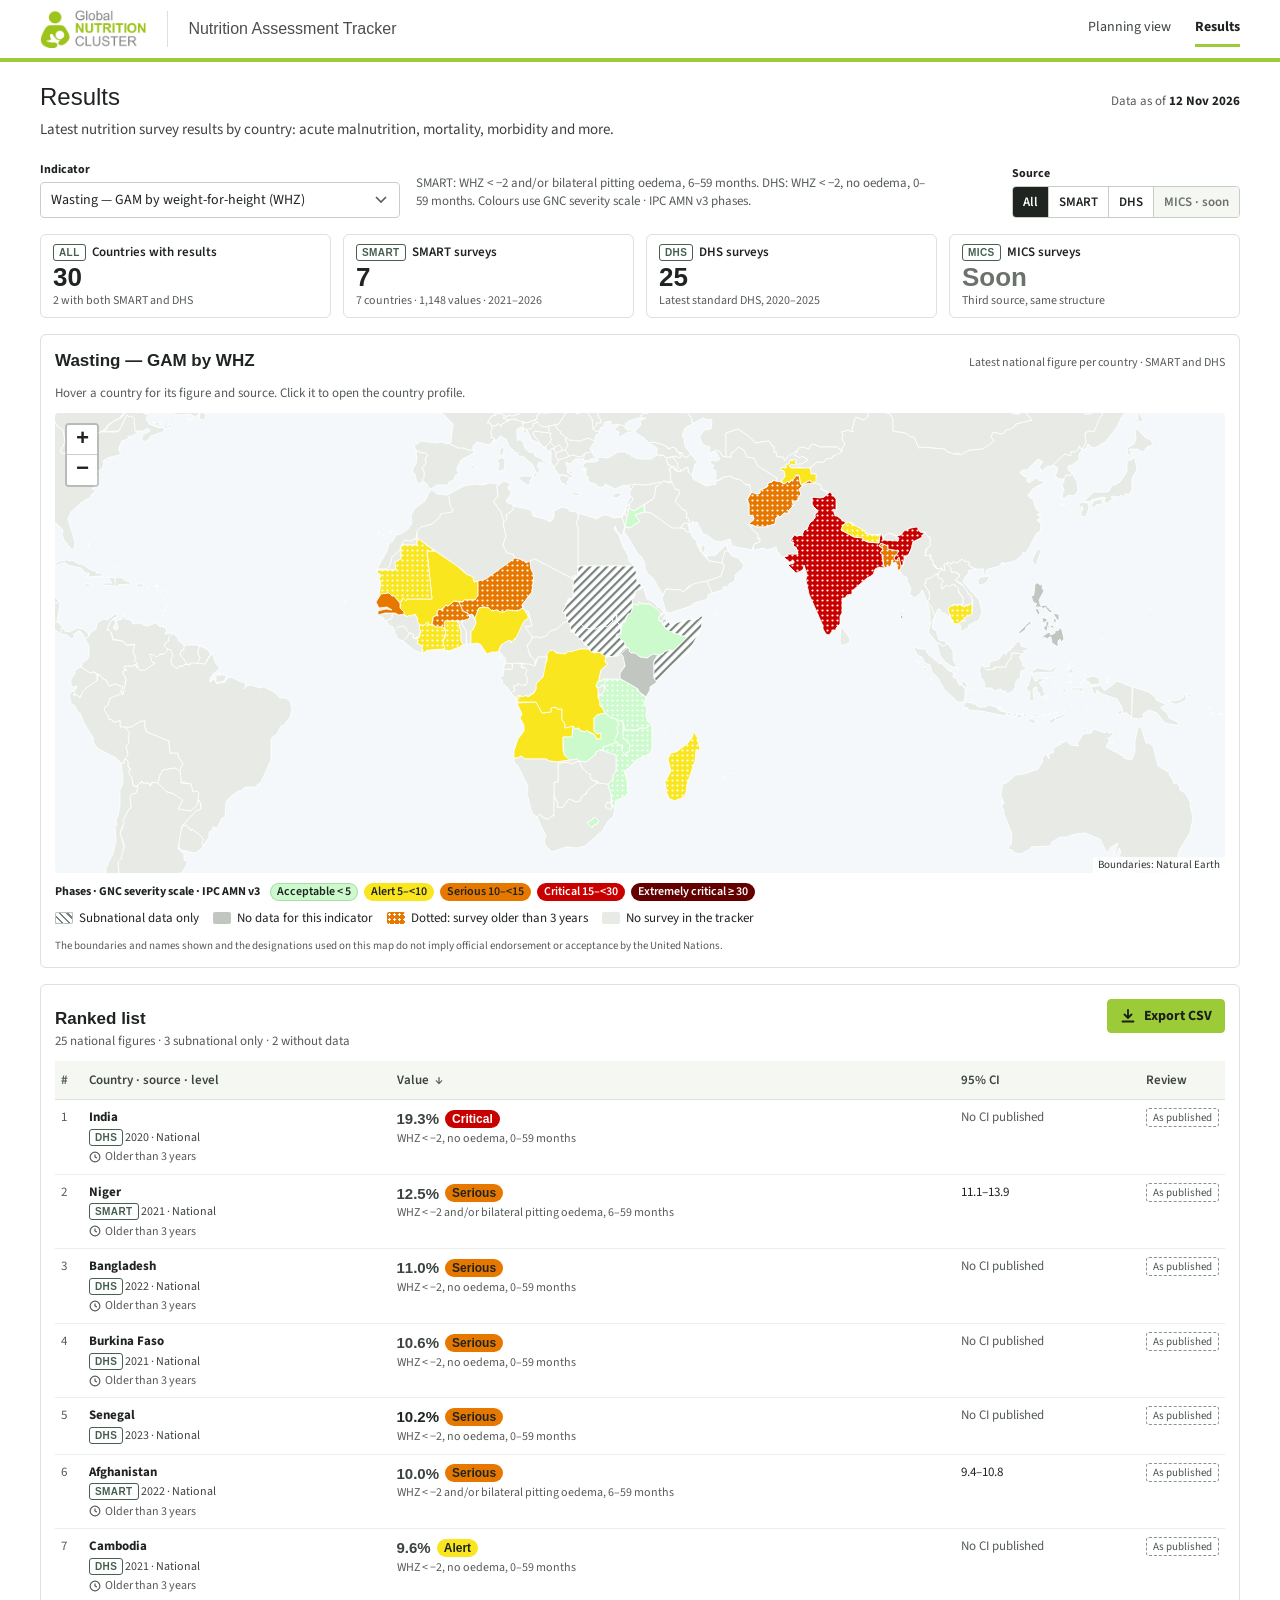
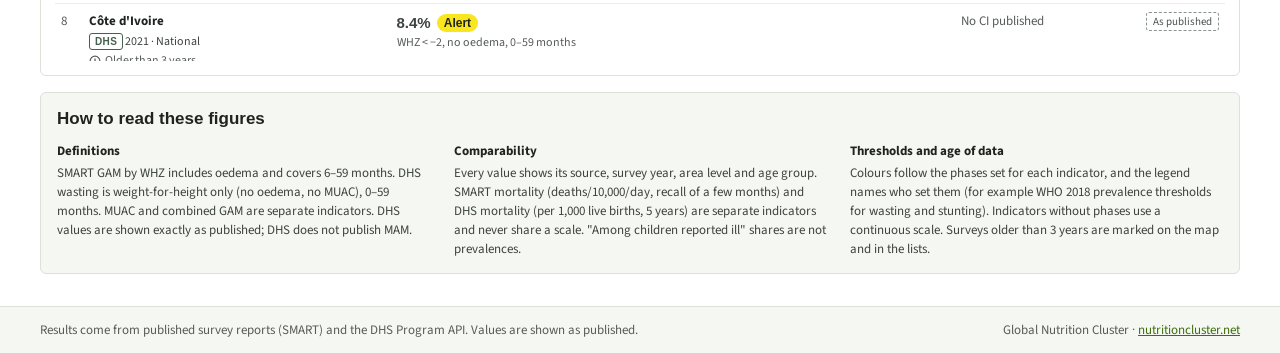
==== results.html @ 7883619e "results: indicators, definitions and phases read from the Dashboard indicators sheet; IPC phase colo" ====
<!doctype html>
<html lang="en">
<head>
  <meta charset="utf-8">
  <meta name="viewport" content="width=device-width, initial-scale=1">
  <title>Results – GNC Nutrition Assessment Tracker</title>
  <meta name="description" content="Latest nutrition survey results by country (SMART and DHS): acute malnutrition, mortality, morbidity, stunting and more, with sources and confidence intervals.">
  <link rel="icon" href="data:image/svg+xml,%3Csvg xmlns=%27http://www.w3.org/2000/svg%27 viewBox=%270 0 16 16%27%3E%3Ccircle cx=%278%27 cy=%278%27 r=%277%27 fill=%27%239CCB38%27/%3E%3C/svg%3E">
  <link rel="preconnect" href="https://fonts.googleapis.com">
  <link rel="preconnect" href="https://fonts.gstatic.com" crossorigin>
  <link href="https://fonts.googleapis.com/css2?family=Source+Sans+3:wght@400;600;700&display=swap" rel="stylesheet">
  <link rel="stylesheet" href="assets/vendor/leaflet-1.9.4/leaflet.css">
  <link rel="stylesheet" href="assets/css/tokens.css">
  <link rel="stylesheet" href="assets/css/main.css">
  <link rel="stylesheet" href="assets/css/results.css">
  <script src="assets/vendor/leaflet-1.9.4/leaflet.js"></script>
  <script type="module" src="assets/js/results/main.js"></script>
</head>
<body>
  <a class="skip-link" href="#content">Skip to the dashboard</a>
  <header class="site-header">
    <div class="wrap">
      <div class="brand">
        <a href="https://www.nutritioncluster.net" aria-label="Global Nutrition Cluster home">
          <img src="assets/img/gnc-logo.png" alt="Global Nutrition Cluster" width="130" height="46">
        </a>
        <span class="brand-divider" aria-hidden="true"></span>
        <span class="brand-name">Nutrition Assessment Tracker</span>
      </div>
      <nav class="site-nav" aria-label="Tracker sections">
        <a href="./">Planning view</a>
        <a href="results.html" aria-current="page">Results</a>
      </nav>
    </div>
  </header>

  <main id="main">
  <section class="page-title">
    <div class="wrap">
      <div>
        <h1>Results</h1>
        <p>Latest nutrition survey results by country: acute malnutrition, mortality, morbidity and more.</p>
      </div>
      <div class="data-asof">Data as of <strong id="data-date">…</strong></div>
    </div>
  </section>

  <div class="content wrap" id="content" tabindex="-1">
    <!-- Indicator selector + Source toggle (CLAUDE.md 11.4.3) -->
    <section class="res-controls" id="controls" aria-label="Indicator and source"></section>

    <!-- KPI tiles (11.4.4) -->
    <section class="kpi-band res-kpis" id="kpis" aria-label="Key figures"></section>

    <!-- Map and ranked list side by side (11.4.5 and 11.4.6) -->
    <section class="views">
      <section class="card" id="map-card" aria-labelledby="map-title">
        <div class="card-head"><h2 id="map-title">Map</h2></div>
        <p class="card-note">The map comes in the next step.</p>
      </section>
      <section class="card" id="rank-card" aria-labelledby="rank-title"></section>
    </section>

    <!-- Country profile (11.4.8), shown when a country is chosen -->
    <section class="card res-profile" id="profile" hidden aria-labelledby="profile-title" tabindex="-1"></section>

    <!-- How to read these figures (11.4.7) -->
    <section class="res-howto" aria-labelledby="howto-title">
      <h2 id="howto-title">How to read these figures</h2>
      <div class="res-howto-cols">
        <div>
          <h3>Definitions</h3>
          <p>SMART GAM by WHZ includes oedema and covers 6–59 months. DHS wasting is weight-for-height only (no oedema, no MUAC), 0–59 months. MUAC and combined GAM are separate indicators. DHS values are shown exactly as published; DHS does not publish MAM.</p>
        </div>
        <div>
          <h3>Comparability</h3>
          <p>Every value shows its source, survey year, area level and age group. SMART mortality (deaths/10,000/day, recall of a few months) and DHS mortality (per 1,000 live births, 5 years) are separate indicators and never share a scale. "Among children reported ill" shares are not prevalences.</p>
        </div>
        <div>
          <h3>Thresholds and age of data</h3>
          <p>Colours follow the phases set for each indicator, and the legend names who set them (for example WHO 2018 prevalence thresholds for wasting and stunting). Indicators without phases use a continuous scale. Surveys older than 3 years are marked on the map and in the lists.</p>
        </div>
      </div>
    </section>
  </div>
  </main>

  <footer class="site-footer">
    <div class="wrap">
      <span>Results come from published survey reports (SMART) and the DHS Program API. Values are shown as published.</span>
      <span>Global Nutrition Cluster · <a href="https://www.nutritioncluster.net">nutritioncluster.net</a></span>
    </div>
  </footer>
</body>
</html>
---- assets/vendor/leaflet-1.9.4/leaflet.css ----
/* required styles */

.leaflet-pane,
.leaflet-tile,
.leaflet-marker-icon,
.leaflet-marker-shadow,
.leaflet-tile-container,
.leaflet-pane > svg,
.leaflet-pane > canvas,
.leaflet-zoom-box,
.leaflet-image-layer,
.leaflet-layer {
	position: absolute;
	left: 0;
	top: 0;
	}
.leaflet-container {
	overflow: hidden;
	}
.leaflet-tile,
.leaflet-marker-icon,
.leaflet-marker-shadow {
	-webkit-user-select: none;
	   -moz-user-select: none;
	        user-select: none;
	  -webkit-user-drag: none;
	}
/* Prevents IE11 from highlighting tiles in blue */
.leaflet-tile::selection {
	background: transparent;
}
/* Safari renders non-retina tile on retina better with this, but Chrome is worse */
.leaflet-safari .leaflet-tile {
	image-rendering: -webkit-optimize-contrast;
	}
/* hack that prevents hw layers "stretching" when loading new tiles */
.leaflet-safari .leaflet-tile-container {
	width: 1600px;
	height: 1600px;
	-webkit-transform-origin: 0 0;
	}
.leaflet-marker-icon,
.leaflet-marker-shadow {
	display: block;
	}
/* .leaflet-container svg: reset svg max-width decleration shipped in Joomla! (joomla.org) 3.x */
/* .leaflet-container img: map is broken in FF if you have max-width: 100% on tiles */
.leaflet-container .leaflet-overlay-pane svg {
	max-width: none !important;
	max-height: none !important;
	}
.leaflet-container .leaflet-marker-pane img,
.leaflet-container .leaflet-shadow-pane img,
.leaflet-container .leaflet-tile-pane img,
.leaflet-container img.leaflet-image-layer,
.leaflet-container .leaflet-tile {
	max-width: none !important;
	max-height: none !important;
	width: auto;
	padding: 0;
	}

.leaflet-container img.leaflet-tile {
	/* See: https://bugs.chromium.org/p/chromium/issues/detail?id=600120 */
	mix-blend-mode: plus-lighter;
}

.leaflet-container.leaflet-touch-zoom {
	-ms-touch-action: pan-x pan-y;
	touch-action: pan-x pan-y;
	}
.leaflet-container.leaflet-touch-drag {
	-ms-touch-action: pinch-zoom;
	/* Fallback for FF which doesn't support pinch-zoom */
	touch-action: none;
	touch-action: pinch-zoom;
}
.leaflet-container.leaflet-touch-drag.leaflet-touch-zoom {
	-ms-touch-action: none;
	touch-action: none;
}
.leaflet-container {
	-webkit-tap-highlight-color: transparent;
}
.leaflet-container a {
	-webkit-tap-highlight-color: rgba(51, 181, 229, 0.4);
}
.leaflet-tile {
	filter: inherit;
	visibility: hidden;
	}
.leaflet-tile-loaded {
	visibility: inherit;
	}
.leaflet-zoom-box {
	width: 0;
	height: 0;
	-moz-box-sizing: border-box;
	     box-sizing: border-box;
	z-index: 800;
	}
/* workaround for https://bugzilla.mozilla.org/show_bug.cgi?id=888319 */
.leaflet-overlay-pane svg {
	-moz-user-select: none;
	}

.leaflet-pane         { z-index: 400; }

.leaflet-tile-pane    { z-index: 200; }
.leaflet-overlay-pane { z-index: 400; }
.leaflet-shadow-pane  { z-index: 500; }
.leaflet-marker-pane  { z-index: 600; }
.leaflet-tooltip-pane   { z-index: 650; }
.leaflet-popup-pane   { z-index: 700; }

.leaflet-map-pane canvas { z-index: 100; }
.leaflet-map-pane svg    { z-index: 200; }

.leaflet-vml-shape {
	width: 1px;
	height: 1px;
	}
.lvml {
	behavior: url(#default#VML);
	display: inline-block;
	position: absolute;
	}


/* control positioning */

.leaflet-control {
	position: relative;
	z-index: 800;
	pointer-events: visiblePainted; /* IE 9-10 doesn't have auto */
	pointer-events: auto;
	}
.leaflet-top,
.leaflet-bottom {
	position: absolute;
	z-index: 1000;
	pointer-events: none;
	}
.leaflet-top {
	top: 0;
	}
.leaflet-right {
	right: 0;
	}
.leaflet-bottom {
	bottom: 0;
	}
.leaflet-left {
	left: 0;
	}
.leaflet-control {
	float: left;
	clear: both;
	}
.leaflet-right .leaflet-control {
	float: right;
	}
.leaflet-top .leaflet-control {
	margin-top: 10px;
	}
.leaflet-bottom .leaflet-control {
	margin-bottom: 10px;
	}
.leaflet-left .leaflet-control {
	margin-left: 10px;
	}
.leaflet-right .leaflet-control {
	margin-right: 10px;
	}


/* zoom and fade animations */

.leaflet-fade-anim .leaflet-popup {
	opacity: 0;
	-webkit-transition: opacity 0.2s linear;
	   -moz-transition: opacity 0.2s linear;
	        transition: opacity 0.2s linear;
	}
.leaflet-fade-anim .leaflet-map-pane .leaflet-popup {
	opacity: 1;
	}
.leaflet-zoom-animated {
	-webkit-transform-origin: 0 0;
	    -ms-transform-origin: 0 0;
	        transform-origin: 0 0;
	}
svg.leaflet-zoom-animated {
	will-change: transform;
}

.leaflet-zoom-anim .leaflet-zoom-animated {
	-webkit-transition: -webkit-transform 0.25s cubic-bezier(0,0,0.25,1);
	   -moz-transition:    -moz-transform 0.25s cubic-bezier(0,0,0.25,1);
	        transition:         transform 0.25s cubic-bezier(0,0,0.25,1);
	}
.leaflet-zoom-anim .leaflet-tile,
.leaflet-pan-anim .leaflet-tile {
	-webkit-transition: none;
	   -moz-transition: none;
	        transition: none;
	}

.leaflet-zoom-anim .leaflet-zoom-hide {
	visibility: hidden;
	}


/* cursors */

.leaflet-interactive {
	cursor: pointer;
	}
.leaflet-grab {
	cursor: -webkit-grab;
	cursor:    -moz-grab;
	cursor:         grab;
	}
.leaflet-crosshair,
.leaflet-crosshair .leaflet-interactive {
	cursor: crosshair;
	}
.leaflet-popup-pane,
.leaflet-control {
	cursor: auto;
	}
.leaflet-dragging .leaflet-grab,
.leaflet-dragging .leaflet-grab .leaflet-interactive,
.leaflet-dragging .leaflet-marker-draggable {
	cursor: move;
	cursor: -webkit-grabbing;
	cursor:    -moz-grabbing;
	cursor:         grabbing;
	}

/* marker & overlays interactivity */
.leaflet-marker-icon,
.leaflet-marker-shadow,
.leaflet-image-layer,
.leaflet-pane > svg path,
.leaflet-tile-container {
	pointer-events: none;
	}

.leaflet-marker-icon.leaflet-interactive,
.leaflet-image-layer.leaflet-interactive,
.leaflet-pane > svg path.leaflet-interactive,
svg.leaflet-image-layer.leaflet-interactive path {
	pointer-events: visiblePainted; /* IE 9-10 doesn't have auto */
	pointer-events: auto;
	}

/* visual tweaks */

.leaflet-container {
	background: #ddd;
	outline-offset: 1px;
	}
.leaflet-container a {
	color: #0078A8;
	}
.leaflet-zoom-box {
	border: 2px dotted #38f;
	background: rgba(255,255,255,0.5);
	}


/* general typography */
.leaflet-container {
	font-family: "Helvetica Neue", Arial, Helvetica, sans-serif;
	font-size: 12px;
	font-size: 0.75rem;
	line-height: 1.5;
	}


/* general toolbar styles */

.leaflet-bar {
	box-shadow: 0 1px 5px rgba(0,0,0,0.65);
	border-radius: 4px;
	}
.leaflet-bar a {
	background-color: #fff;
	border-bottom: 1px solid #ccc;
	width: 26px;
	height: 26px;
	line-height: 26px;
	display: block;
	text-align: center;
	text-decoration: none;
	color: black;
	}
.leaflet-bar a,
.leaflet-control-layers-toggle {
	background-position: 50% 50%;
	background-repeat: no-repeat;
	display: block;
	}
.leaflet-bar a:hover,
.leaflet-bar a:focus {
	background-color: #f4f4f4;
	}
.leaflet-bar a:first-child {
	border-top-left-radius: 4px;
	border-top-right-radius: 4px;
	}
.leaflet-bar a:last-child {
	border-bottom-left-radius: 4px;
	border-bottom-right-radius: 4px;
	border-bottom: none;
	}
.leaflet-bar a.leaflet-disabled {
	cursor: default;
	background-color: #f4f4f4;
	color: #bbb;
	}

.leaflet-touch .leaflet-bar a {
	width: 30px;
	height: 30px;
	line-height: 30px;
	}
.leaflet-touch .leaflet-bar a:first-child {
	border-top-left-radius: 2px;
	border-top-right-radius: 2px;
	}
.leaflet-touch .leaflet-bar a:last-child {
	border-bottom-left-radius: 2px;
	border-bottom-right-radius: 2px;
	}

/* zoom control */

.leaflet-control-zoom-in,
.leaflet-control-zoom-out {
	font: bold 18px 'Lucida Console', Monaco, monospace;
	text-indent: 1px;
	}

.leaflet-touch .leaflet-control-zoom-in, .leaflet-touch .leaflet-control-zoom-out  {
	font-size: 22px;
	}


/* layers control */

.leaflet-control-layers {
	box-shadow: 0 1px 5px rgba(0,0,0,0.4);
	background: #fff;
	border-radius: 5px;
	}
.leaflet-control-layers-toggle {
	background-image: url(images/layers.png);
	width: 36px;
	height: 36px;
	}
.leaflet-retina .leaflet-control-layers-toggle {
	background-image: url(images/layers-2x.png);
	background-size: 26px 26px;
	}
.leaflet-touch .leaflet-control-layers-toggle {
	width: 44px;
	height: 44px;
	}
.leaflet-control-layers .leaflet-control-layers-list,
.leaflet-control-layers-expanded .leaflet-control-layers-toggle {
	display: none;
	}
.leaflet-control-layers-expanded .leaflet-control-layers-list {
	display: block;
	position: relative;
	}
.leaflet-control-layers-expanded {
	padding: 6px 10px 6px 6px;
	color: #333;
	background: #fff;
	}
.leaflet-control-layers-scrollbar {
	overflow-y: scroll;
	overflow-x: hidden;
	padding-right: 5px;
	}
.leaflet-control-layers-selector {
	margin-top: 2px;
	position: relative;
	top: 1px;
	}
.leaflet-control-layers label {
	display: block;
	font-size: 13px;
	font-size: 1.08333em;
	}
.leaflet-control-layers-separator {
	height: 0;
	border-top: 1px solid #ddd;
	margin: 5px -10px 5px -6px;
	}

/* Default icon URLs */
.leaflet-default-icon-path { /* used only in path-guessing heuristic, see L.Icon.Default */
	background-image: url(images/marker-icon.png);
	}


/* attribution and scale controls */

.leaflet-container .leaflet-control-attribution {
	background: #fff;
	background: rgba(255, 255, 255, 0.8);
	margin: 0;
	}
.leaflet-control-attribution,
.leaflet-control-scale-line {
	padding: 0 5px;
	color: #333;
	line-height: 1.4;
	}
.leaflet-control-attribution a {
	text-decoration: none;
	}
.leaflet-control-attribution a:hover,
.leaflet-control-attribution a:focus {
	text-decoration: underline;
	}
.leaflet-attribution-flag {
	display: inline !important;
	vertical-align: baseline !important;
	width: 1em;
	height: 0.6669em;
	}
.leaflet-left .leaflet-control-scale {
	margin-left: 5px;
	}
.leaflet-bottom .leaflet-control-scale {
	margin-bottom: 5px;
	}
.leaflet-control-scale-line {
	border: 2px solid #777;
	border-top: none;
	line-height: 1.1;
	padding: 2px 5px 1px;
	white-space: nowrap;
	-moz-box-sizing: border-box;
	     box-sizing: border-box;
	background: rgba(255, 255, 255, 0.8);
	text-shadow: 1px 1px #fff;
	}
.leaflet-control-scale-line:not(:first-child) {
	border-top: 2px solid #777;
	border-bottom: none;
	margin-top: -2px;
	}
.leaflet-control-scale-line:not(:first-child):not(:last-child) {
	border-bottom: 2px solid #777;
	}

.leaflet-touch .leaflet-control-attribution,
.leaflet-touch .leaflet-control-layers,
.leaflet-touch .leaflet-bar {
	box-shadow: none;
	}
.leaflet-touch .leaflet-control-layers,
.leaflet-touch .leaflet-bar {
	border: 2px solid rgba(0,0,0,0.2);
	background-clip: padding-box;
	}


/* popup */

.leaflet-popup {
	position: absolute;
	text-align: center;
	margin-bottom: 20px;
	}
.leaflet-popup-content-wrapper {
	padding: 1px;
	text-align: left;
	border-radius: 12px;
	}
.leaflet-popup-content {
	margin: 13px 24px 13px 20px;
	line-height: 1.3;
	font-size: 13px;
	font-size: 1.08333em;
	min-height: 1px;
	}
.leaflet-popup-content p {
	margin: 17px 0;
	margin: 1.3em 0;
	}
.leaflet-popup-tip-container {
	width: 40px;
	height: 20px;
	position: absolute;
	left: 50%;
	margin-top: -1px;
	margin-left: -20px;
	overflow: hidden;
	pointer-events: none;
	}
.leaflet-popup-tip {
	width: 17px;
	height: 17px;
	padding: 1px;

	margin: -10px auto 0;
	pointer-events: auto;

	-webkit-transform: rotate(45deg);
	   -moz-transform: rotate(45deg);
	    -ms-transform: rotate(45deg);
	        transform: rotate(45deg);
	}
.leaflet-popup-content-wrapper,
.leaflet-popup-tip {
	background: white;
	color: #333;
	box-shadow: 0 3px 14px rgba(0,0,0,0.4);
	}
.leaflet-container a.leaflet-popup-close-button {
	position: absolute;
	top: 0;
	right: 0;
	border: none;
	text-align: center;
	width: 24px;
	height: 24px;
	font: 16px/24px Tahoma, Verdana, sans-serif;
	color: #757575;
	text-decoration: none;
	background: transparent;
	}
.leaflet-container a.leaflet-popup-close-button:hover,
.leaflet-container a.leaflet-popup-close-button:focus {
	color: #585858;
	}
.leaflet-popup-scrolled {
	overflow: auto;
	}

.leaflet-oldie .leaflet-popup-content-wrapper {
	-ms-zoom: 1;
	}
.leaflet-oldie .leaflet-popup-tip {
	width: 24px;
	margin: 0 auto;

	-ms-filter: "progid:DXImageTransform.Microsoft.Matrix(M11=0.70710678, M12=0.70710678, M21=-0.70710678, M22=0.70710678)";
	filter: progid:DXImageTransform.Microsoft.Matrix(M11=0.70710678, M12=0.70710678, M21=-0.70710678, M22=0.70710678);
	}

.leaflet-oldie .leaflet-control-zoom,
.leaflet-oldie .leaflet-control-layers,
.leaflet-oldie .leaflet-popup-content-wrapper,
.leaflet-oldie .leaflet-popup-tip {
	border: 1px solid #999;
	}


/* div icon */

.leaflet-div-icon {
	background: #fff;
	border: 1px solid #666;
	}


/* Tooltip */
/* Base styles for the element that has a tooltip */
.leaflet-tooltip {
	position: absolute;
	padding: 6px;
	background-color: #fff;
	border: 1px solid #fff;
	border-radius: 3px;
	color: #222;
	white-space: nowrap;
	-webkit-user-select: none;
	-moz-user-select: none;
	-ms-user-select: none;
	user-select: none;
	pointer-events: none;
	box-shadow: 0 1px 3px rgba(0,0,0,0.4);
	}
.leaflet-tooltip.leaflet-interactive {
	cursor: pointer;
	pointer-events: auto;
	}
.leaflet-tooltip-top:before,
.leaflet-tooltip-bottom:before,
.leaflet-tooltip-left:before,
.leaflet-tooltip-right:before {
	position: absolute;
	pointer-events: none;
	border: 6px solid transparent;
	background: transparent;
	content: "";
	}

/* Directions */

.leaflet-tooltip-bottom {
	margin-top: 6px;
}
.leaflet-tooltip-top {
	margin-top: -6px;
}
.leaflet-tooltip-bottom:before,
.leaflet-tooltip-top:before {
	left: 50%;
	margin-left: -6px;
	}
.leaflet-tooltip-top:before {
	bottom: 0;
	margin-bottom: -12px;
	border-top-color: #fff;
	}
.leaflet-tooltip-bottom:before {
	top: 0;
	margin-top: -12px;
	margin-left: -6px;
	border-bottom-color: #fff;
	}
.leaflet-tooltip-left {
	margin-left: -6px;
}
.leaflet-tooltip-right {
	margin-left: 6px;
}
.leaflet-tooltip-left:before,
.leaflet-tooltip-right:before {
	top: 50%;
	margin-top: -6px;
	}
.leaflet-tooltip-left:before {
	right: 0;
	margin-right: -12px;
	border-left-color: #fff;
	}
.leaflet-tooltip-right:before {
	left: 0;
	margin-left: -12px;
	border-right-color: #fff;
	}

/* Printing */

@media print {
	/* Prevent printers from removing background-images of controls. */
	.leaflet-control {
		-webkit-print-color-adjust: exact;
		print-color-adjust: exact;
		}
	}
---- assets/css/tokens.css ----
/* Design tokens. Brand colours from the GNC brand book 2020 (CLAUDE.md section 7);
   neutrals, sizes and radii from the Claude Design mockup in design/. */
:root {
  /* Brand palette */
  --gnc-green: #9CCB38;         /* primary; "Completed, awaiting release" */
  --gnc-green-dark: #63A537;    /* "Results released" */
  --gnc-green-teal: #37A76F;
  --gnc-teal: #44C1A3;
  --gnc-blue: #4EB3CF;          /* "Planned" */
  --gnc-sky: #51C3F9;
  --gnc-orange: #EE7B08;        /* "Ongoing" */
  --gnc-grey: #808080;
  --gnc-slate: #455F51;
  --gnc-olive: #94A17F;
  --gnc-khaki: #89824E;

  /* Status colours: every block reads these, never the hex codes directly */
  --status-planned: var(--gnc-blue);
  --status-ongoing: var(--gnc-orange);
  --status-completed: var(--gnc-green);
  --status-released: var(--gnc-green-dark);
  --status-not-planned: #A9AFA8;

  /* Freshness scale (map, "Data freshness" mode) */
  --fresh-1: #4E8F2A;           /* < 1 year */
  --fresh-2: #8DBE3F;           /* 1–2 years */
  --fresh-3: #C9DF97;           /* 2–3 years */
  --fresh-4: #C4C4C4;           /* > 3 years */
  --fresh-never: #6E6E6E;       /* never (hatched) */

  /* Text */
  --text: #1F2421;
  --text-strong: #1B1E1B;
  --text-secondary: #3D433E;
  --text-muted: #565C57;
  --text-faint: #6B716C;        /* "Not reported" */
  --text-brand: #4A4F4B;        /* product name in the header */

  /* Surfaces and lines */
  --surface: #FFFFFF;
  --surface-alt: #F5F7F2;
  --surface-hover: #FAFBF8;
  --map-water: #F4F8FA;
  --border: #DDE1DA;
  --border-input: #C9CEC5;
  --border-row: #ECEFE9;
  --border-badge: #A9AFA8;

  /* Interaction */
  --link: #3F6E0E;
  --link-hover: #2C4F08;
  --focus: #2A8BAA;
  --pressed: #1F2421;           /* border of a selected KPI tile, active toggle */

  /* Type */
  --font-title: Arial, "Helvetica Neue", Helvetica, sans-serif;   /* titles, KPI numbers */
  --font-body: "Source Sans 3", "Source Sans Pro", Arial, sans-serif;

  /* Layout */
  --page-max: 1440px;
  --page-pad: 40px;
  --radius-card: 6px;
  --radius-input: 4px;
}

@media (max-width: 899px) {
  :root { --page-pad: 24px; }
}

@media (max-width: 639px) {
  :root { --page-pad: 16px; }
}

/* Results page (CLAUDE.md 11.3.7): phase colours = the IPC phase colours (owner's decision, Nov 2026).
   Colour 1 = IPC Phase 1 (Minimal) … colour 5 = Phase 5 (Famine / Extremely critical). */
:root {
  --phase-1: #CDFACD;   /* IPC Phase 1, light green */
  --phase-2: #FAE61E;   /* IPC Phase 2, yellow */
  --phase-3: #E67800;   /* IPC Phase 3, orange */
  --phase-4: #C80000;   /* IPC Phase 4, red */
  --phase-5: #640000;   /* IPC Phase 5, dark red */
  /* Indicators without phases: five equal steps, a different hue
     so they are never read as phases */
  --cont-1: #E3EEF1;
  --cont-2: #B3D3DC;
  --cont-3: #79AFBF;
  --cont-4: #3E8196;
  --cont-5: #1D5466;
}
---- assets/css/main.css ----
/* Layout and components of the Planning view.
   Values follow the Claude Design mockup (design/Desktop – Planning view-html/Main.dc.html).
   Colours and fonts come from tokens.css. */

*,
*::before,
*::after { box-sizing: border-box; }

html { -webkit-text-size-adjust: 100%; }

body {
  margin: 0;
  font-family: var(--font-body);
  font-size: 16px;
  line-height: 1.45;
  color: var(--text);
  background: var(--surface);
}

a { color: var(--link); }
a:hover { color: var(--link-hover); }
button, select, input { font-family: inherit; }
:focus-visible { outline: 3px solid var(--focus); outline-offset: 2px; }

.h { font-family: var(--font-title); }
.lbl { font-size: 12px; font-weight: 600; letter-spacing: 0.04em; text-transform: uppercase; color: var(--text-muted); }
.mute { color: var(--text-muted); }
.nr { color: var(--text-faint); font-style: italic; }   /* "Not reported" */

.visually-hidden {
  position: absolute; width: 1px; height: 1px; padding: 0; margin: -1px;
  overflow: hidden; clip: rect(0 0 0 0); white-space: nowrap; border: 0;
}

.wrap { max-width: var(--page-max); margin: 0 auto; padding-left: var(--page-pad); padding-right: var(--page-pad); }

/* ---------- Header ---------- */
.site-header { border-bottom: 4px solid var(--gnc-green); }
.site-header .wrap {
  padding-top: 14px; padding-bottom: 14px;
  display: flex; flex-wrap: wrap; align-items: center; justify-content: space-between; gap: 16px 32px;
}
.brand { display: flex; align-items: center; gap: 20px; }
.brand a { display: flex; }
.brand img { height: 46px; width: auto; display: block; }
.brand-divider { width: 1px; height: 36px; background: var(--border); }
.brand-name { font-family: var(--font-title); font-size: 18px; color: var(--text-brand); }

.site-nav { display: flex; flex-wrap: wrap; gap: 4px 24px; font-size: 16px; }
.site-nav a { color: var(--text-secondary); text-decoration: none; padding: 10px 0; }
.site-nav a[aria-current="page"] { color: var(--text); font-weight: 700; border-bottom: 3px solid var(--gnc-green); }

/* ---------- Page title ---------- */
.page-title .wrap {
  padding-top: 28px; padding-bottom: 20px;
  display: flex; flex-wrap: wrap; align-items: baseline; justify-content: space-between; gap: 12px 32px;   /* "Data as of" sits on the title's line */
}
.page-title h1 { margin: 0 0 6px; font-family: var(--font-title); font-size: 32px; font-weight: 400; color: var(--text); }
.page-title p { margin: 0; max-width: 760px; font-size: 17px; line-height: 1.45; color: var(--text-secondary); }
.data-asof { font-size: 14px; color: var(--text-muted); text-align: right; white-space: nowrap; }
.data-asof strong { color: var(--text); }

/* ---------- Filter bar (sticky) ---------- */
.filter-bar {
  position: sticky; top: 0; z-index: 20;
  background: var(--surface);
  border-top: 1px solid var(--border); border-bottom: 1px solid var(--border);
}
.filter-form { padding-top: 12px; padding-bottom: 12px; }
.filter-fields { display: flex; flex-wrap: wrap; align-items: flex-end; gap: 12px 16px; }
.filter-form .filter-toggle { display: none; }   /* shown on phones only */
.filter-count { font-weight: 700; }

.skip-link {
  position: absolute; left: 16px; top: -48px; z-index: 100;
  padding: 10px 14px; border-radius: var(--radius-input);
  background: var(--text); color: #FFFFFF; font-weight: 600; text-decoration: none;
}
.skip-link:focus { top: 8px; color: #FFFFFF; }
.content:focus { outline: none; }

@media (prefers-reduced-motion: reduce) {
  *, *::before, *::after { transition: none !important; animation: none !important; scroll-behavior: auto !important; }
}
.field { display: flex; flex-direction: column; gap: 4px; flex: 1 1 160px; min-width: 0; }
.field.w-140 { flex-basis: 140px; }
.field.w-170 { flex-basis: 170px; }
.field.w-180 { flex-basis: 180px; }

.sel {
  appearance: none;
  height: 40px; min-width: 0; width: 100%;
  padding: 0 32px 0 10px;
  border: 1px solid var(--border-input); border-radius: var(--radius-input);
  background: var(--surface) url("data:image/svg+xml,%3Csvg xmlns='http://www.w3.org/2000/svg' width='12' height='8'%3E%3Cpath d='M1 1l5 5 5-5' fill='none' stroke='%23565C57' stroke-width='1.6'/%3E%3C/svg%3E") no-repeat right 12px center;
  font-size: 15px; color: var(--text);
  cursor: pointer;
}

.btn {
  height: 40px; padding: 0 16px;
  display: inline-flex; align-items: center; gap: 8px;
  border: 1px solid var(--border-input); border-radius: var(--radius-input);
  background: var(--surface); color: var(--text);
  font-size: 15px; font-weight: 600; cursor: pointer; text-decoration: none;
}
.btn:hover { background: var(--surface-hover); }
.btn-primary { border-color: var(--gnc-green); background: var(--gnc-green); color: var(--text-strong); font-weight: 700; }
.btn-primary:hover { background: #8FBC2F; color: var(--text-strong); }

/* ---------- Main ---------- */
.content { padding-top: 24px; padding-bottom: 48px; display: flex; flex-direction: column; gap: 28px; }

.notice {
  padding: 12px 14px; border: 1px solid #E4B98A; border-radius: var(--radius-input);
  background: #FDF6EE; color: #5A3410; font-size: 14px;
}

/* KPI band */
.kpi-band { display: grid; grid-template-columns: repeat(auto-fit, minmax(min(240px, 100%), 1fr)); gap: 16px; }
.kpi {
  text-align: left; cursor: pointer;
  background: var(--surface);
  border: 1px solid var(--border); border-radius: var(--radius-card);
  padding: 12px 16px;
  display: flex; flex-direction: column; gap: 4px;
  font-family: inherit; color: var(--text);
}
.kpi:hover { background: var(--surface-hover); }
.kpi[aria-pressed="true"] { border-color: var(--pressed); }
.kpi-label { display: flex; align-items: center; gap: 8px; font-size: 14px; font-weight: 600; color: var(--text-secondary); }
.kpi-value { font-family: var(--font-title); font-size: 32px; line-height: 1; font-weight: 700; color: var(--text); }
.kpi-sub { font-size: 13px; color: var(--text-muted); min-height: 18px; }

/* Cards */
.views { display: grid; grid-template-columns: repeat(auto-fit, minmax(min(560px, 100%), 1fr)); gap: 24px; align-items: start; }
.card {
  border: 1px solid var(--border); border-radius: var(--radius-card); background: var(--surface);
  padding: 20px; display: flex; flex-direction: column; gap: 14px; min-width: 0;
}
.card-head { display: flex; flex-wrap: wrap; justify-content: space-between; align-items: baseline; gap: 8px 12px; }
.card-head h2 { margin: 0; font-family: var(--font-title); font-size: 20px; font-weight: 700; }
.card-note { font-size: 14px; color: var(--text-muted); }

.placeholder {
  display: grid; place-items: center; min-height: 180px; padding: 16px;
  border: 1px dashed var(--border-input); border-radius: var(--radius-input);
  background: var(--surface-alt); color: var(--text-muted); font-size: 14px; text-align: center;
}
.placeholder.tall { min-height: 420px; }

/* Status icon (circle + glyph), used everywhere so status never relies on colour alone */
.st-icon { flex: none; display: block; }

/* ---------- Map ---------- */
.segmented { display: flex; border: 1px solid var(--border-input); border-radius: var(--radius-input); overflow: hidden; }
.segmented button {
  border: 0; padding: 0 14px; height: 36px; font-size: 14px; font-weight: 600; cursor: pointer;
  background: var(--surface); color: var(--text);
}
.segmented button + button { border-left: 1px solid var(--border-input); }
.segmented button[aria-pressed="true"] { background: var(--pressed); color: #FFFFFF; }
.segmented button:focus-visible { outline-offset: -3px; }
.map-caption { margin: 0; }
.map-box { position: relative; border-radius: var(--radius-input); overflow: hidden; background: var(--map-water); }
.map { height: 520px; background: var(--map-water); font-family: var(--font-body); }
.map .leaflet-control-attribution { font-size: 11px; background: rgba(255, 255, 255, 0.8); }
.map .leaflet-control-zoom a { color: var(--text); }
.map-tip { font-family: var(--font-body); font-size: 13px; line-height: 1.4; color: var(--text); }
.map-info {
  position: absolute; left: 0; top: 0; z-index: 500; width: 260px; max-width: calc(100% - 20px);   /* moved next to the cursor by map.js */
  padding: 10px 12px; background: #FFFFFF; border: 1px solid var(--border); border-radius: var(--radius-input);
  box-shadow: 0 2px 8px rgba(31, 36, 33, 0.18); pointer-events: none;
}
.map-info[hidden] { display: none; }
.map-tip .tip-list { display: flex; flex-direction: column; gap: 3px; margin-top: 6px; }
.map-tip .tip-row { display: flex; align-items: flex-start; gap: 6px; }
.map-tip .tip-row .st-icon { margin-top: 3px; }
.map-tip .tip-fresh { display: block; margin-top: 2px; }
.map-tip .tip-more { font-size: 12px; color: var(--text-muted); padding-left: 18px; }
.map-tip .tip-hint { display: block; margin-top: 6px; font-size: 12px; color: var(--text-muted); }

.map-legend { display: flex; flex-wrap: wrap; gap: 10px 32px; font-size: 14px; }
.legend { list-style: none; margin: 0; padding: 0; display: flex; flex-wrap: wrap; gap: 8px 18px; }
.legend li { display: flex; align-items: center; gap: 6px; }
.legend .swatch { width: 18px; height: 12px; border-radius: 2px; }
.legend-block { display: flex; flex-direction: column; gap: 6px; }
.legend-scale { gap: 0; }
.legend-scale li { flex-direction: column; align-items: stretch; gap: 4px; min-width: 88px; }
.legend-scale .bar { height: 12px; }
.legend-scale .bar-never { background: repeating-linear-gradient(45deg, #6E6E6E 0 2px, #B5B5B5 2px 5px); }
.legend-note { font-size: 13px; color: var(--text-muted); }
.map-disclaimer { margin: 0; font-size: 12px; color: var(--text-muted); }

/* ---------- Timeline ---------- */
.tl-scroll { position: relative; overflow-x: auto; }
.tl { --tl-label: 168px; min-width: 560px; position: relative; }
.tl-head { display: grid; grid-template-columns: var(--tl-label) 1fr; border-bottom: 1px solid var(--border); }
.tl-label-col { padding: 0 0 6px; align-self: end; }
.tl-months { display: grid; grid-template-columns: repeat(18, minmax(0, 1fr)); }
.tl-month { font-size: 12px; color: var(--text-muted); text-align: center; padding-bottom: 6px; line-height: 1.25; }
.tl-jan { border-left: 1px solid #8F958F; }
.tl-year { display: block; font-weight: 700; color: var(--text); min-height: 15px; }
.tl-body { position: relative; }
.tl-grid {
  position: absolute; left: var(--tl-label); right: 0; top: 0; bottom: 0;
  background-image: linear-gradient(to right, #EEF0EC 1px, transparent 1px);
  background-size: calc(100% / 18) 100%;
}
.tl-today { position: absolute; top: -4px; bottom: 0; border-left: 2px dashed var(--text); z-index: 3; pointer-events: none; }
.tl-group { position: relative; border-bottom: 1px solid var(--border-row); padding-bottom: 6px; }
.tl-country { padding: 8px 0 2px; font-size: 14px; font-weight: 700; color: var(--text); }
.tl-row { display: grid; grid-template-columns: var(--tl-label) 1fr; align-items: center; min-height: 26px; }
.tl-name {
  all: unset; cursor: pointer; display: flex; align-items: center; gap: 6px; min-width: 0;
  padding-left: 4px; font-size: 13px; color: var(--text-secondary); white-space: nowrap;
}
.tl-name span { overflow: hidden; text-overflow: ellipsis; text-decoration: underline; text-decoration-color: var(--border-input); text-underline-offset: 2px; }
.tl-name:focus-visible, .tl-more:focus-visible { outline: 3px solid var(--focus); outline-offset: 2px; }
.tl-track { position: relative; height: 26px; }
.tl-bar { position: absolute; top: 6px; height: 14px; border: 0; border-radius: 2px; padding: 0; cursor: pointer; z-index: 2; }
.tl-bar.cut-left { border-radius: 0 2px 2px 0; }
.tl-bar.cut-right { border-radius: 2px 0 0 2px; }
.tl-bar.cut-left.cut-right { border-radius: 0; }
.tl-bar:hover { filter: brightness(0.92); }
.tl-planned, .swatch-planned { background: var(--status-planned); }
.tl-ongoing, .swatch-ongoing { background: var(--status-ongoing); }
.tl-completed, .swatch-completed { background: var(--status-completed); }
.tl-released, .swatch-released { background: var(--status-released); }
.tl-legend { font-size: 13px; color: var(--text-secondary); }
.tl-legend .swatch { width: 20px; height: 10px; }
.tl-more {
  all: unset; cursor: pointer; display: inline-block; margin: 2px 0 2px 22px; min-height: 24px;
  font-size: 13px; font-weight: 600; color: var(--link); text-decoration: underline; text-underline-offset: 2px;
}
.tl-footnote { margin: 0; font-size: 13px; }
.tl-empty { margin: 0; padding: 24px 0; text-align: center; color: var(--text-muted); font-size: 14px; }

/* Phone version of the timeline: list grouped by month */
.tl-mobile { display: none; }
.tl-m-month { margin: 12px 0 4px; font-family: var(--font-title); font-size: 15px; }
.tl-m-month:first-child { margin-top: 0; }
.tl-m-list { list-style: none; margin: 0; padding: 0; }
.tl-m-item {
  all: unset; cursor: pointer; box-sizing: border-box; width: 100%;
  display: flex; gap: 8px; align-items: flex-start; padding: 8px 0; border-bottom: 1px solid var(--border-row);
  font-size: 14px; line-height: 1.4;
}
.tl-m-item .st-icon { margin-top: 3px; }
.tl-m-item .mute { display: block; font-size: 13px; }
.tl-m-item:focus-visible { outline: 3px solid var(--focus); outline-offset: 2px; }

/* ---------- Coverage matrix ---------- */
.mx-scroll { position: relative; overflow-x: auto; }
.mx { width: 100%; min-width: 680px; border-collapse: collapse; font-size: 14px; }
.mx th, .mx td { border-bottom: 1px solid var(--border-row); padding: 6px 8px; text-align: left; }
.mx thead th { font-weight: 600; color: var(--text-secondary); background: var(--surface-alt); }
.mx .mx-country { position: sticky; left: 0; z-index: 1; width: 260px; background: var(--surface); font-weight: 600; color: var(--text); }
.mx thead .mx-country { background: var(--surface-alt); }
.mx-region { font-weight: 400; color: var(--text-muted); font-size: 13px; }
.mx-cell {
  all: unset; cursor: pointer; box-sizing: border-box;
  display: inline-flex; align-items: center; gap: 6px; height: 30px; padding: 0 10px; border-radius: 3px;
  font-weight: 600; font-size: 14px; color: var(--text-strong);
}
.mx-cell:hover { filter: brightness(0.94); }
.mx-cell:focus-visible { outline: 3px solid var(--focus); outline-offset: 2px; }
.mx-planned { background: var(--status-planned); }
.mx-ongoing { background: var(--status-ongoing); }
.mx-completed { background: var(--status-completed); }
.mx-released { background: var(--status-released); }
.mx-not_planned { background: var(--status-not-planned); }
.mx-icon { display: flex; }
.mx-icon circle { fill: #FFFFFF; fill-opacity: 0.9; }      /* white disc on the coloured cell, as in the mockup */
.mx-icon path { stroke: var(--text-strong); }
.mx-extra { font-weight: 400; font-size: 12px; }
.mx-faded { opacity: 0.28; }
.mx td.empty { padding: 24px 8px; text-align: center; color: var(--text-muted); }
.mx-note { margin: 0; font-size: 13px; }

/* ---------- Survey list ---------- */
.table-scroll { position: relative; overflow-x: auto; max-width: 100%; }  /* relative: keeps hidden labels inside the scroll area */
.tbl { width: 100%; min-width: 960px; border-collapse: collapse; font-size: 14px; }
.tbl th {
  text-align: left; font-weight: 600; color: var(--text-secondary);
  background: var(--surface-alt); border-bottom: 1px solid var(--border);
  padding: 0; white-space: nowrap;
}
.tbl th button {
  all: unset; cursor: pointer; display: flex; gap: 6px; align-items: center;
  padding: 10px 12px; min-height: 24px;
}
.tbl th button:focus-visible { outline: 3px solid var(--focus); outline-offset: -3px; }
.tbl th .th { display: block; padding: 10px 12px; }
.tbl td { padding: 9px 12px; border-bottom: 1px solid var(--border-row); vertical-align: top; color: var(--text); }
.tbl tbody tr:hover td { background: var(--surface-hover); }
.tbl td.empty { padding: 24px 12px; text-align: center; color: var(--text-muted); }
.nowrap { white-space: nowrap; }
.strong { font-weight: 600; }
.status-cell { display: flex; align-items: center; gap: 6px; white-space: nowrap; }

.rowbtn {
  all: unset; cursor: pointer; color: var(--link); font-weight: 600;
  text-decoration: underline; text-underline-offset: 2px;
}
.rowbtn:hover { color: var(--link-hover); }
.rowbtn:focus-visible { outline: 3px solid var(--focus); outline-offset: 2px; }

.fund {
  display: inline-block; font-size: 12px; font-weight: 600; color: var(--text-secondary);
  border: 1px solid var(--border-badge); border-radius: 10px; padding: 1px 8px; white-space: nowrap;
}

.pager { display: flex; justify-content: space-between; align-items: center; flex-wrap: wrap; gap: 8px; font-size: 14px; color: var(--text-muted); }
.pager-buttons { display: flex; gap: 8px; }
.btn-small { height: 36px; padding: 0 14px; font-size: 14px; }
.btn:disabled { opacity: 0.45; cursor: default; }
.btn-primary:disabled:hover { background: var(--gnc-green); }

/* ---------- Detail panel (side panel on desktop) ---------- */
body.panel-open { overflow: hidden; }
.panel-backdrop { position: fixed; inset: 0; z-index: 40; background: rgba(31, 36, 33, 0.32); }
.panel {
  position: fixed; top: 0; right: 0; bottom: 0; z-index: 41;
  width: min(440px, 100%);
  background: var(--surface); border-left: 1px solid var(--border);
  display: flex; flex-direction: column; overflow-y: auto;   /* desktop: the whole panel scrolls, actions follow the fields */
}
.panel[hidden], .panel-backdrop[hidden] { display: none; }
.panel-handle { display: none; }
.panel-head {
  border-top: 4px solid var(--gnc-green);
  padding: 20px 24px 16px; border-bottom: 1px solid var(--border);
  display: flex; justify-content: space-between; align-items: flex-start; gap: 12px;
}
.panel-heading { display: flex; flex-direction: column; gap: 6px; }
.panel-heading h2 { margin: 0; font-family: var(--font-title); font-size: 22px; font-weight: 700; }
.panel-status { display: flex; align-items: center; flex-wrap: wrap; gap: 8px; font-size: 15px; font-weight: 600; }
.btn-icon {
  flex: none; width: 40px; height: 40px; display: flex; align-items: center; justify-content: center;
  border: 1px solid var(--border-input); border-radius: var(--radius-input); background: var(--surface);
  color: var(--text); cursor: pointer;
}
.btn-icon:hover { background: var(--surface-hover); }
.panel-body { padding: 8px 24px 16px; }
.panel-fields { margin: 0; display: grid; grid-template-columns: 132px 1fr; font-size: 15px; }
.panel-fields dt { padding: 10px 0; border-bottom: 1px solid var(--border-row); color: var(--text-muted); font-size: 14px; }
.panel-fields dd { margin: 0; padding: 10px 0 10px 8px; border-bottom: 1px solid var(--border-row); overflow-wrap: anywhere; }
.panel-gaps {
  margin-top: 16px; padding: 12px 14px; display: flex; gap: 8px;
  border: 1px solid var(--border); border-radius: var(--radius-input);
  background: var(--surface-alt); font-size: 14px; color: var(--text-secondary);
}
.panel-gaps .notice-icon { display: none; flex: none; margin-top: 2px; }
.panel-foot { padding: 0 24px 24px; display: flex; gap: 10px; flex-wrap: wrap; }
.btn-large { height: 44px; padding: 0 18px; font-size: 16px; }
.panel-back {
  all: unset; cursor: pointer; align-self: flex-start; margin-bottom: 4px;
  font-size: 14px; font-weight: 600; color: var(--link); text-decoration: underline; text-underline-offset: 2px;
}
.panel-back:focus-visible { outline: 3px solid var(--focus); outline-offset: 2px; }
.panel-list { list-style: none; margin: 0; padding: 0; }
.panel-item {
  all: unset; cursor: pointer; box-sizing: border-box; width: 100%;
  display: flex; gap: 10px; align-items: flex-start; padding: 10px 0; border-bottom: 1px solid var(--border-row);
  font-size: 15px; line-height: 1.4;
}
.panel-item:hover strong { text-decoration: underline; }
.panel-item .st-icon { margin-top: 3px; }
.panel-item .mute { display: block; font-size: 13px; }
.panel-item:focus-visible { outline: 3px solid var(--focus); outline-offset: 2px; }
.no-report {
  display: flex; align-items: center; height: 44px; padding: 0 16px;
  border: 1px dashed var(--border-badge); border-radius: var(--radius-input);
  color: var(--text-muted); font-size: 14px;
}

/* ---------- Footer ---------- */
.site-footer { border-top: 1px solid var(--border); background: var(--surface-alt); }
.site-footer .wrap {
  padding-top: 20px; padding-bottom: 20px;
  display: flex; flex-wrap: wrap; justify-content: space-between; gap: 8px 24px;
  font-size: 14px; color: var(--text-muted);
}

/* ---------- Small screens ---------- */
@media (max-width: 639px) {
  .brand { gap: 12px; }
  .brand img { height: 36px; }
  .brand-divider, .brand-name { display: none; }
  .page-title h1 { font-size: 26px; }
  .page-title p { font-size: 16px; }
  .data-asof { text-align: left; }
  /* Phone: a compact sticky bar with a "Filters" button that unfolds the dropdowns */
  .filter-form .filter-toggle { display: inline-flex; width: 100%; justify-content: center; }
  .filter-fields { display: none; margin-top: 12px; }
  .filter-form.is-open .filter-fields { display: flex; }
  .filter-form.is-open { max-height: calc(100vh - 16px); overflow-y: auto; }
  .field { flex: 1 1 calc(50% - 8px); }
  .filter-fields .btn { flex: 1 1 100%; justify-content: center; }
  .kpi-band { grid-template-columns: repeat(2, minmax(0, 1fr)); gap: 12px; }
  .kpi { padding: 10px 12px; }
  .kpi-value { font-size: 28px; }
  .map { height: 380px; }
  .mx .mx-country { width: 150px; }
  .tl-scroll { display: none; }
  .tl-mobile { display: block; }

  /* Detail panel becomes a bottom sheet (design/Mobile – Survey detail sheet-html) */
  .panel-backdrop { background: rgba(31, 36, 33, 0.45); }
  .panel {
    top: auto; left: 0; width: 100%; height: min(86vh, 724px);
    border-left: 0; border-radius: 12px 12px 0 0;
  }
  .panel-handle { display: block; width: 40px; height: 4px; margin: 8px auto 0; border-radius: 2px; background: var(--border-input); }
  .panel-head { border-top: 0; padding: 10px 16px 14px; }
  .panel-heading h2 { font-size: 21px; }
  .btn-icon { width: 44px; height: 44px; }
  .panel { overflow: hidden; }
  .panel-body { flex: 1; overflow-y: auto; padding: 4px 16px 16px; }   /* phone: fields scroll, button stays at the bottom */
  .panel-fields { grid-template-columns: 128px 1fr; }
  .panel-gaps { margin-top: 14px; border-color: #E4B98A; background: #FDF6EE; color: #5A3410; }
  .panel-gaps .notice-icon { display: block; }
  .panel-foot { padding: 12px 16px 20px; border-top: 1px solid var(--border); }
  .panel-foot > * { flex: 1; justify-content: center; height: 48px; }
}

/* ======================================================================
   Compact layout (test branch "compact-layout", Nov 2026)
   Smaller type and tighter spacing everywhere; map and survey list side by side.
   These rules come last so they override the sizes above; delete this block to go back.
   ====================================================================== */
body { font-size: 14px; }

.site-header .wrap { padding-top: 10px; padding-bottom: 10px; }
.brand img { height: 38px; }
.brand-name { font-size: 16px; }
.site-nav { font-size: 14px; }
.site-nav a { padding: 6px 0; }

.page-title .wrap { padding-top: 18px; padding-bottom: 4px; }
.page-title h1 { font-size: 24px; margin-bottom: 4px; }
.page-title p { font-size: 15px; }
.data-asof { font-size: 13px; }

.content { padding-top: 16px; padding-bottom: 32px; gap: 16px; }

.kpi-band { gap: 12px; }
.kpi { padding: 8px 12px; gap: 2px; }
.kpi-label { font-size: 13px; }
.kpi-value { font-size: 26px; }
.kpi-sub { font-size: 12px; min-height: 16px; }

/* Map and survey list side by side from 1300 px (the list needs ~640 px to fit without sideways scrolling), stacked below */
.views { grid-template-columns: minmax(0, 1fr); gap: 16px; align-items: stretch; }
@media (min-width: 1300px) {
  .views { grid-template-columns: minmax(0, 1fr) minmax(0, 1fr); }
}

.card { padding: 14px; gap: 10px; }
.card-head h2 { font-size: 17px; }
.card-note { font-size: 13px; }

.segmented button { height: 30px; padding: 0 10px; font-size: 13px; }
.btn { height: 34px; padding: 0 12px; font-size: 14px; }
.btn-small { height: 30px; padding: 0 10px; font-size: 13px; }

.map { height: 460px; }
.map-legend { font-size: 13px; gap: 8px 24px; }
.legend { gap: 6px 14px; }
.legend-note { font-size: 12px; }
.map-disclaimer { font-size: 11px; }

.tbl { min-width: 720px; font-size: 13px; }
.tbl th button { padding: 7px 8px; }
.tbl th .th { padding: 7px 8px; }
.tbl td { padding: 6px 8px; }
.fund { font-size: 11px; padding: 0 6px; }
.pager { font-size: 13px; }

.site-footer .wrap { padding-top: 14px; padding-bottom: 14px; font-size: 13px; }

@media (max-width: 639px) {
  .page-title h1 { font-size: 22px; }
  .kpi-value { font-size: 24px; }
  .map { height: 340px; }
}

/* Countries are not clickable any more: no hand cursor on the map */
.map path.leaflet-interactive { cursor: default; }

/* Survey list next to the map (compact-layout branch, Nov 2026):
   the list card takes the map card's height and scrolls vertically; columns wrap instead of scrolling sideways. */
.status-cell { white-space: normal; }
.tbl td .sub { display: block; font-size: 12px; color: var(--text-muted); }
.tbl { min-width: 0; table-layout: auto; }
.tbl th { white-space: normal; position: sticky; top: 0; z-index: 1; }   /* header stays visible while scrolling */
.tbl td { overflow-wrap: break-word; }   /* break only words longer than the column */
#list-card .table-scroll { overflow-x: auto; overflow-y: auto; }   /* columns wrap to fit; sideways scrolling only as a last resort on narrow screens */
#list-card .table-scroll:focus-visible { outline: 3px solid var(--focus); outline-offset: 2px; }
@media (min-width: 1300px) {
  /* contain: size = the list's own length is ignored, so the row height comes from the map card */
  #list-card { contain: size; }
  #list-card .table-scroll { flex: 1 1 auto; min-height: 0; }
}
@media (max-width: 1299px) {
  #list-card .table-scroll { max-height: 600px; }
}
@media (max-width: 639px) {
  /* a phone is too narrow for eight columns: let the table scroll sideways there */
  #list-card .table-scroll { overflow-x: auto; }
  #list-card .tbl { min-width: 640px; }
}
#list-card .tbl th button, #list-card .tbl th .th { padding: 7px 6px; }
#list-card .tbl td { padding: 6px; }
#list-card .status-cell { align-items: flex-start; }
#list-card .status-cell .st-icon { margin-top: 2px; }
---- assets/css/results.css ----
/* Results page (results.html, CLAUDE.md section 11).
   Loaded after main.css: it reuses the header, cards, KPI tiles and compact sizes of the Planning view,
   and only adds what is new. Values follow the Results mockup in design/results/. */

/* ---------- Indicator selector + Source toggle ---------- */
.res-controls {
  display: flex; flex-wrap: wrap; align-items: flex-end; justify-content: space-between; gap: 12px 16px;
}
.res-indicator { display: flex; flex-wrap: wrap; align-items: flex-end; gap: 8px 16px; flex: 1 1 520px; min-width: 0; }
.res-indicator .field { flex: 0 1 360px; }
.res-controls label,
.res-controls .field-label { font-size: 12px; font-weight: 700; color: var(--text); }
.res-controls > .field { flex: 0 0 auto; }   /* the Source toggle keeps its full width */
.res-controls .sel { height: 36px; font-size: 14px; }
.res-definition { margin: 0 0 8px; flex: 1 1 300px; max-width: 520px; font-size: 13px; line-height: 18px; color: var(--text-muted); }
.res-controls .segmented button:disabled { color: var(--text-faint); background: var(--surface-alt); cursor: not-allowed; }

/* ---------- Source badge (SMART / DHS / MICS) ---------- */
.src {
  display: inline-block; padding: 0 5px; border: 1px solid var(--gnc-slate); border-radius: 3px;
  font-family: var(--font-title); font-size: 10px; font-weight: 700; letter-spacing: 0.04em; line-height: 15px;
  color: var(--gnc-slate);
}

/* ---------- KPI tiles (read-only here) ---------- */
.res-kpi { cursor: default; }
.res-kpi:hover { background: var(--surface); }
.res-kpi .kpi-label { gap: 6px; color: var(--text); }
.res-kpi.is-off, .res-kpi.is-off:hover { background: var(--surface-alt); border-style: dashed; }   /* other source selected (no opacity: text keeps its contrast) */
.res-kpi.is-soon .kpi-value { color: var(--text-faint); }

/* ---------- Country profile (filled in step 5) ---------- */
.res-profile[hidden] { display: none; }

/* ---------- How to read these figures ---------- */
.res-howto {
  padding: 14px 16px; border: 1px solid var(--border); border-radius: var(--radius-card); background: var(--surface-alt);
}
.res-howto h2 { margin: 0 0 10px; font-family: var(--font-title); font-size: 17px; }
.res-howto-cols { display: grid; grid-template-columns: repeat(auto-fit, minmax(min(260px, 100%), 1fr)); gap: 12px 24px; }
.res-howto h3 { margin: 0 0 4px; font-size: 13px; font-weight: 700; }
.res-howto p { margin: 0; font-size: 13px; line-height: 1.45; color: var(--text-secondary); }

/* ---------- WHO 2018 class pills (map legend, hover box, ranked list) ---------- */
.sev {
  display: inline-flex; align-items: center; padding: 0 7px; border-radius: 10px;
  font-size: 12px; font-weight: 600; line-height: 18px; white-space: nowrap; color: var(--text);
}
.sev-0 { background: var(--phase-1); box-shadow: inset 0 0 0 1px #A9DCA9; }
.sev-1 { background: var(--phase-2); }
.sev-2 { background: var(--phase-3); }
.sev-3 { background: var(--phase-4); color: #FFFFFF; }
.sev-4 { background: var(--phase-5); color: #FFFFFF; }
/* continuous scale (no phases) */
.cont-0 { background: var(--cont-1); box-shadow: inset 0 0 0 1px #C5DBE1; }
.cont-1 { background: var(--cont-2); }
.cont-2 { background: var(--cont-3); }
.cont-3 { background: var(--cont-4); color: #FFFFFF; }
.cont-4 { background: var(--cont-5); color: #FFFFFF; }

/* ---------- Map ---------- */
#map-card .card-head { align-items: baseline; }
.map-scope { font-size: 12px; }
.res-legend { flex-direction: column; gap: 8px; }
.legend-scale-row { display: flex; flex-wrap: wrap; align-items: center; gap: 6px; }
.legend-scale-row .lbl { margin-right: 4px; text-transform: none; letter-spacing: 0; font-size: 12px; color: var(--text); font-weight: 700; }
.res-legend .legend { font-size: 13px; }
.swatch.sw-hatch { background: repeating-linear-gradient(45deg, #7A847E 0 2px, #FFFFFF 2px 5px); box-shadow: inset 0 0 0 1px #B9C0BB; }
.swatch.sw-dots { background: radial-gradient(circle, #FFFFFF 1px, transparent 1.3px) 0 0 / 5px 5px, var(--phase-3); }
.swatch.sw-hatch-cont { background: repeating-linear-gradient(45deg, #3E8196 0 2px, #FFFFFF 2px 5px); box-shadow: inset 0 0 0 1px #C5DBE1; }
.swatch.sw-dots-cont { background: radial-gradient(circle, #FFFFFF 1px, transparent 1.3px) 0 0 / 5px 5px, var(--cont-3); }

/* Hover box */
.res-tip { width: 290px; display: flex; flex-direction: column; gap: 3px; }
.res-tip[hidden] { display: none; }
.res-tip .tip-value { font-family: var(--font-title); font-size: 18px; font-weight: 700; display: flex; align-items: center; gap: 6px; flex-wrap: wrap; }
.res-tip .tip-value .mute { font-family: var(--font-body); font-size: 12px; font-weight: 400; }
.res-tip .tip-line { display: block; font-size: 12px; }
.res-tip .tip-old { color: var(--text-secondary); font-style: italic; }
.res-tip .tip-also { display: block; margin-top: 4px; padding-top: 4px; border-top: 1px solid var(--border-row); font-size: 12px; color: var(--text-secondary); }
.res-tip .tip-action { display: block; margin-top: 2px; font-size: 12px; font-weight: 700; color: var(--link); }
.res-tip .src { vertical-align: 1px; }
#map-card .map path.leaflet-interactive { cursor: pointer; }

/* ---------- Ranked list (same height as the map card from 1300 px, as the Planning survey list) ---------- */
#rank-card .table-scroll { overflow: auto; }
#rank-card .table-scroll:focus-visible { outline: 3px solid var(--focus); outline-offset: 2px; }
@media (min-width: 1300px) {
  #rank-card { contain: size; }   /* the list's own length is ignored: the row height comes from the map card */
  #rank-card .table-scroll { flex: 1 1 auto; min-height: 0; }
}
@media (max-width: 1299px) {
  #rank-card .table-scroll { max-height: 600px; }
}
.rank-tbl { min-width: 0; width: 100%; }
.rank-tbl th { position: sticky; top: 0; z-index: 1; white-space: nowrap; }
.rank-tbl td { vertical-align: top; padding: 8px 6px; }
.rank-tbl th .th, .rank-tbl th button { padding: 7px 6px; }
.rank-tbl .c-rank { width: 28px; color: var(--text-muted); }
.rank-tbl .c-ci { white-space: nowrap; }
.rank-tbl .c-review { width: 1%; white-space: nowrap; }
.rank-tbl .sub { display: block; font-size: 12px; color: var(--text-muted); }
.rank-country {
  display: block; padding: 0; border: 0; background: none; cursor: pointer; text-align: left;
  font: inherit; font-weight: 700; color: var(--text);
}
.rank-country:hover { color: var(--link); text-decoration: underline; }
.rank-meta { display: block; margin-top: 2px; font-size: 12px; color: var(--text-secondary); }
.rank-old { display: flex; align-items: center; gap: 4px; margin-top: 2px; font-size: 12px; color: var(--text-muted); }
.rank-value { display: flex; flex-wrap: wrap; align-items: center; gap: 6px; font-family: var(--font-title); font-size: 15px; font-weight: 700; }
.rank-value .rank-unit { font-family: var(--font-body); font-size: 11px; font-weight: 400; }
tr.is-old .rank-value { color: var(--text-secondary); }
.rank-group th {
  position: static; padding: 7px 6px; text-align: left; font-size: 12px; font-weight: 700; letter-spacing: 0.04em;
  text-transform: uppercase; color: var(--gnc-slate); background: var(--surface-hover);
}
.rev {
  display: inline-block; padding: 0 6px; border: 1px dashed #8A938D; border-radius: 3px;
  font-size: 11px; line-height: 17px; color: #4A544E; white-space: nowrap;
}
@media (max-width: 639px) {
  .rank-tbl { min-width: 520px; }
}

/* ---------- Country profile (CLAUDE.md 11.4.8) ---------- */
.res-profile { border-top: 3px solid var(--text); gap: 14px; scroll-margin-top: 12px; }
.res-profile:focus { outline: none; }
.pf-head { display: flex; flex-wrap: wrap; justify-content: space-between; align-items: flex-start; gap: 8px 16px; }
.pf-head h2 { margin: 2px 0 2px; font-family: var(--font-title); font-size: 24px; font-weight: 700; }
.pf-sub { margin: 0; font-size: 14px; color: var(--text-secondary); }
.pf-actions { display: flex; gap: 8px; }
.pf-actions .btn { gap: 6px; }
.pf-h { margin: 4px 0 0; font-size: 14px; font-weight: 700; }

.pf-banner {
  display: flex; align-items: flex-start; gap: 8px; margin: 0; padding: 10px 12px;
  border: 1px solid var(--border); border-radius: var(--radius-input); background: var(--surface-alt); font-size: 13px;
}
.pf-banner .ico { flex: none; margin-top: 2px; }
.pf-info { display: block; }

.pf-cards { display: grid; grid-template-columns: repeat(auto-fill, minmax(min(250px, 100%), 1fr)); gap: 12px; }
.pf-card {
  display: flex; flex-direction: column; gap: 4px; padding: 12px 14px;
  border: 1px solid var(--border); border-radius: var(--radius-card); font-size: 13px;
}
.pf-card-empty { border-style: dashed; background: var(--surface-hover); }
.pf-card h4 { margin: 2px 0; font-size: 14px; line-height: 1.3; }
.pf-card p { margin: 0; }
.pf-card-top { display: flex; flex-wrap: wrap; align-items: center; gap: 6px; }
.pf-card-foot { display: flex; flex-wrap: wrap; justify-content: space-between; align-items: center; gap: 6px; margin-top: auto; padding-top: 6px; }
.pf-tag {
  display: inline-block; padding: 0 6px; border-radius: 3px; background: var(--surface-alt);
  font-size: 11px; line-height: 17px; color: var(--text-secondary); white-space: nowrap;
}
.pf-old { display: inline-flex; align-items: center; gap: 3px; font-size: 12px; color: var(--text-muted); }

/* Tabs */
.pf-tabs { display: flex; flex-wrap: wrap; gap: 4px 20px; border-bottom: 1px solid var(--border); }
.pf-tabs button {
  padding: 8px 2px; border: 0; border-bottom: 3px solid transparent; background: none; cursor: pointer;
  font: inherit; font-size: 14px; color: var(--text-secondary);
}
.pf-tabs button[aria-selected="true"] { color: var(--text); font-weight: 700; border-bottom-color: var(--text); }
.pf-tabs button:focus-visible { outline-offset: -2px; }
.pf-panel { display: flex; flex-direction: column; gap: 18px; }

/* One block per source */
.pf-block { display: flex; flex-direction: column; gap: 10px; }
.pf-block-head { display: flex; flex-wrap: wrap; align-items: center; gap: 6px 10px; }
.pf-block-head h3 { margin: 0; display: flex; align-items: center; gap: 8px; font-family: var(--font-title); font-size: 17px; }
.pf-ages { font-size: 13px; }
.pf-plot-toggle { margin-left: auto; }
.pf-note { margin: 0; font-size: 12px; color: var(--text-muted); }

/* Dot plot */
.pf-plot { margin: 0; padding: 12px 14px; border: 1px solid var(--border); border-radius: var(--radius-card); }
.pf-plot figcaption { display: flex; flex-wrap: wrap; justify-content: space-between; gap: 4px 16px; margin-bottom: 8px; font-size: 13px; }
.pf-plot figcaption .mute { font-size: 12px; }
.dp { --dp-label: 210px; --dp-value: 140px; --dp-n: 56px; font-size: 13px; }
.dp-row {
  display: grid; grid-template-columns: var(--dp-label) minmax(120px, 1fr) var(--dp-value) var(--dp-n);
  align-items: center; column-gap: 10px; min-height: 26px;
}
.dp-row.is-national { background: var(--surface-alt); font-weight: 700; }
.dp-headrow { min-height: 20px; font-size: 12px; font-weight: 700; }
.dp-label { display: flex; align-items: center; gap: 6px; min-width: 0; overflow-wrap: anywhere; }
.dp-row.is-child .dp-label { padding-left: 20px; }
.pf-level {
  flex: none; padding: 0 5px; border-radius: 3px; background: var(--surface-alt);
  font-size: 10px; font-weight: 600; line-height: 16px; color: var(--text-secondary); white-space: nowrap;
}
.is-national .pf-level { background: #FFFFFF; }
.dp-track { position: relative; align-self: stretch; border-left: 1px solid var(--border-input); }
.dp-nat { position: absolute; top: 0; bottom: 0; border-left: 1px dashed var(--text); }
.dp-ci { position: absolute; top: 50%; height: 2px; margin-top: -1px; background: var(--gnc-slate); }
.dp-ci::before, .dp-ci::after { content: ""; position: absolute; top: -4px; width: 2px; height: 10px; background: var(--gnc-slate); }
.dp-ci::before { left: 0; }
.dp-ci::after { right: 0; }
.dp-dot {
  position: absolute; top: 50%; width: 12px; height: 12px; margin: -6px 0 0 -6px; border-radius: 50%;
  box-shadow: 0 0 0 1.5px var(--text); padding: 0;
}
.dp-dot.dp-neutral { background: var(--cont-3); }
.dp-value { display: flex; flex-wrap: wrap; align-items: center; gap: 6px; }
.dp-n { font-size: 12px; color: var(--text-muted); text-align: right; }
.dp-axis { min-height: 22px; border-top: 1px solid var(--border-input); font-size: 11px; color: var(--text-muted); }
.dp-ticks { position: relative; align-self: stretch; }
.dp-ticks span { position: absolute; top: 4px; transform: translateX(-50%); }
@media (max-width: 899px) {
  .dp { --dp-label: 130px; --dp-value: 112px; --dp-n: 0px; }
  .dp-n, .dp-headrow > div:last-child { display: none; }
  .dp-row { grid-template-columns: var(--dp-label) minmax(80px, 1fr) var(--dp-value); }
  .pf-plot-toggle { margin-left: 0; }
}
@media (max-width: 639px) {
  .dp { --dp-label: 96px; --dp-value: 92px; }
  .dp-row { column-gap: 6px; }
  .dp-value .sev { display: none; }   /* the dot colour + the table keep the class */
  .pf-level { display: none; }
}

/* Table of the block */
.pf-table summary, .pf-more-box summary { cursor: pointer; font-size: 13px; font-weight: 600; color: var(--link); }
.pf-table .table-scroll { margin-top: 8px; overflow-x: auto; }
.pf-table .tbl { min-width: 0; font-size: 12px; }
.pf-table .tbl th, .pf-table .tbl td { padding: 6px; vertical-align: top; text-align: left; }
.pf-table .tbl tbody th { font-weight: 600; white-space: nowrap; }
.pf-table .tbl tr.is-national { background: var(--surface-alt); }
.pf-table .tbl tr.is-child th { padding-left: 20px; }
.pf-table .sub { display: block; font-size: 11px; font-weight: 400; color: var(--text-muted); }
.pf-cell { display: inline-flex; flex-wrap: wrap; align-items: center; gap: 4px; font-weight: 700; }
.pf-table .pf-note { margin-top: 6px; }

/* DHS tiles */
.pf-tiles { display: grid; grid-template-columns: repeat(auto-fill, minmax(min(200px, 100%), 1fr)); gap: 10px; }
.pf-tile { padding: 10px 12px; border: 1px solid var(--border); border-radius: var(--radius-card); }
.pf-tile-label { font-size: 12px; font-weight: 700; }
.pf-tile-value { display: flex; flex-wrap: wrap; align-items: center; gap: 6px; margin: 2px 0; font-family: var(--font-title); font-size: 22px; font-weight: 700; }
.pf-tile-value .mute { font-family: var(--font-body); font-size: 12px; font-weight: 400; }
.pf-tile .sub { display: block; font-size: 12px; color: var(--text-muted); }

/* More indicators, notes */
.pf-more-box { padding: 10px 14px; border: 1px solid var(--border); border-radius: var(--radius-card); }
.pf-more-box h4 { margin: 12px 0 4px; font-size: 13px; }
.pf-more { min-width: 0; font-size: 12px; }
.pf-more th { font-weight: 400; text-align: left; }
.pf-more th, .pf-more td { padding: 4px 6px; }
.pf-more td { white-space: nowrap; font-weight: 700; }
.pf-notes { padding: 12px 16px; border: 1px solid #EFE6C8; border-radius: var(--radius-card); background: #FFFDF5; font-size: 13px; }
.pf-notes h3 { margin: 0 0 6px; font-size: 14px; }
.pf-notes ul { margin: 0; padding-left: 18px; display: flex; flex-direction: column; gap: 3px; }
.pf-notes summary { margin-top: 6px; cursor: pointer; color: var(--link); }
.pf-plot-toggle { flex-wrap: wrap; max-width: 100%; }
.pf-plot-toggle button { white-space: nowrap; }
@media (max-width: 899px) {
  .pf-plot-toggle button { flex: 1 1 auto; border-bottom: 1px solid var(--border-input); margin-bottom: -1px; }
}

/* KPI tiles: one row of four from 900 px, 2 × 2 below (the auto-fit grid of the Planning view gives 3 + 1 on tablets) */
@media (min-width: 900px) { .res-kpis { grid-template-columns: repeat(4, minmax(0, 1fr)); } }
@media (max-width: 899px) { .res-kpis { grid-template-columns: repeat(2, minmax(0, 1fr)); } }
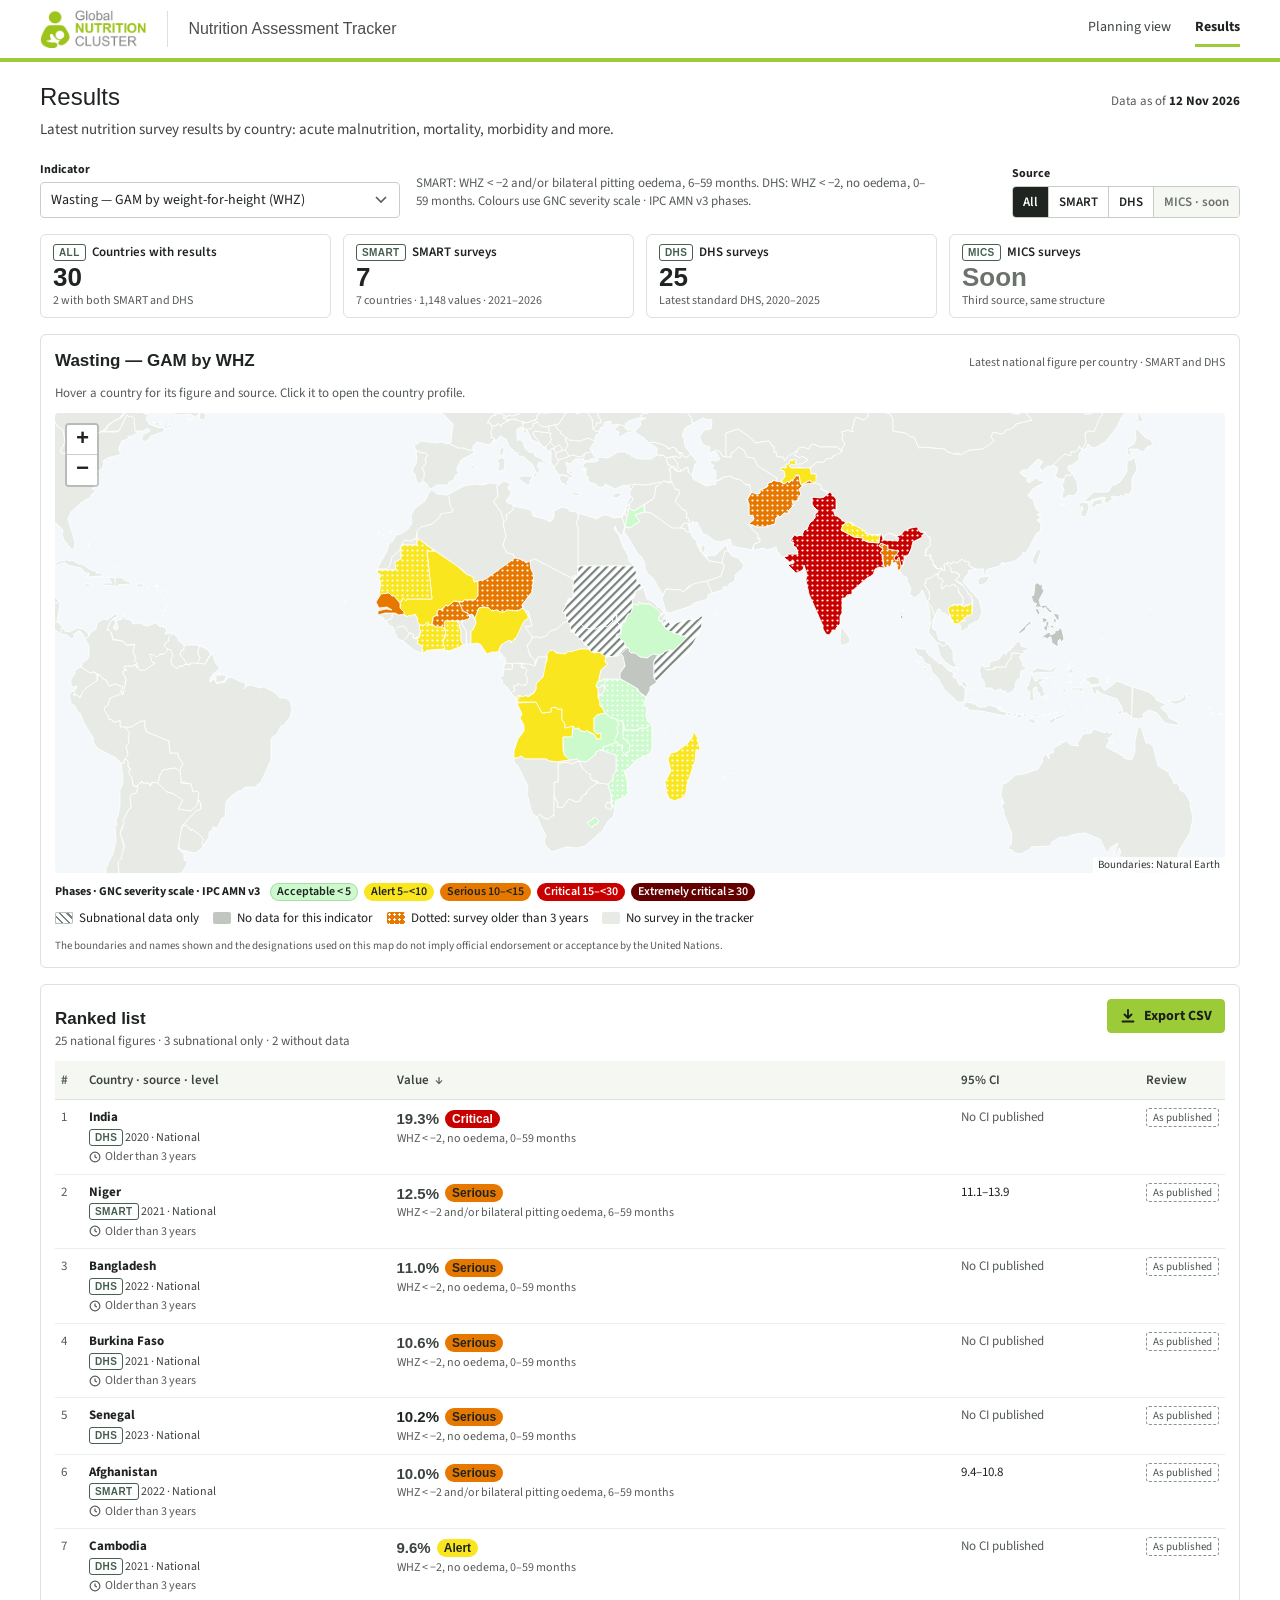
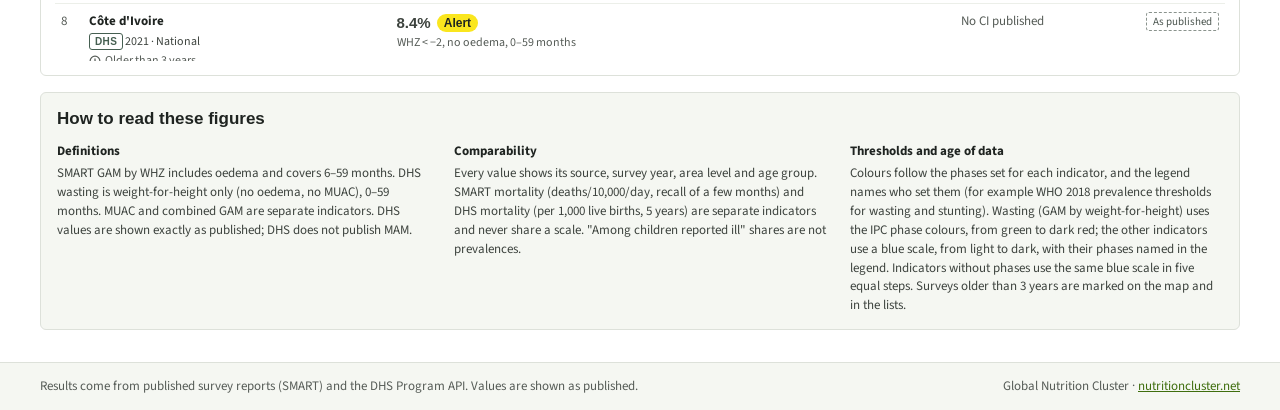
==== commit 6019cb32: "results: indicators, definitions and phases read from the Dashboard indicators sheet; IPC colours fo" ====
--- a/results.html
+++ b/results.html
@@ -78,7 +78,7 @@
         </div>
         <div>
           <h3>Thresholds and age of data</h3>
-          <p>Colours follow the phases set for each indicator, and the legend names who set them (for example WHO 2018 prevalence thresholds for wasting and stunting). Indicators without phases use a continuous scale. Surveys older than 3 years are marked on the map and in the lists.</p>
+          <p>Colours follow the phases set for each indicator, and the legend names who set them (for example WHO 2018 prevalence thresholds for wasting and stunting). Wasting (GAM by weight-for-height) uses the IPC phase colours, from green to dark red; the other indicators use a blue scale, from light to dark, with their phases named in the legend. Indicators without phases use the same blue scale in five equal steps. Surveys older than 3 years are marked on the map and in the lists.</p>
         </div>
       </div>
     </section>
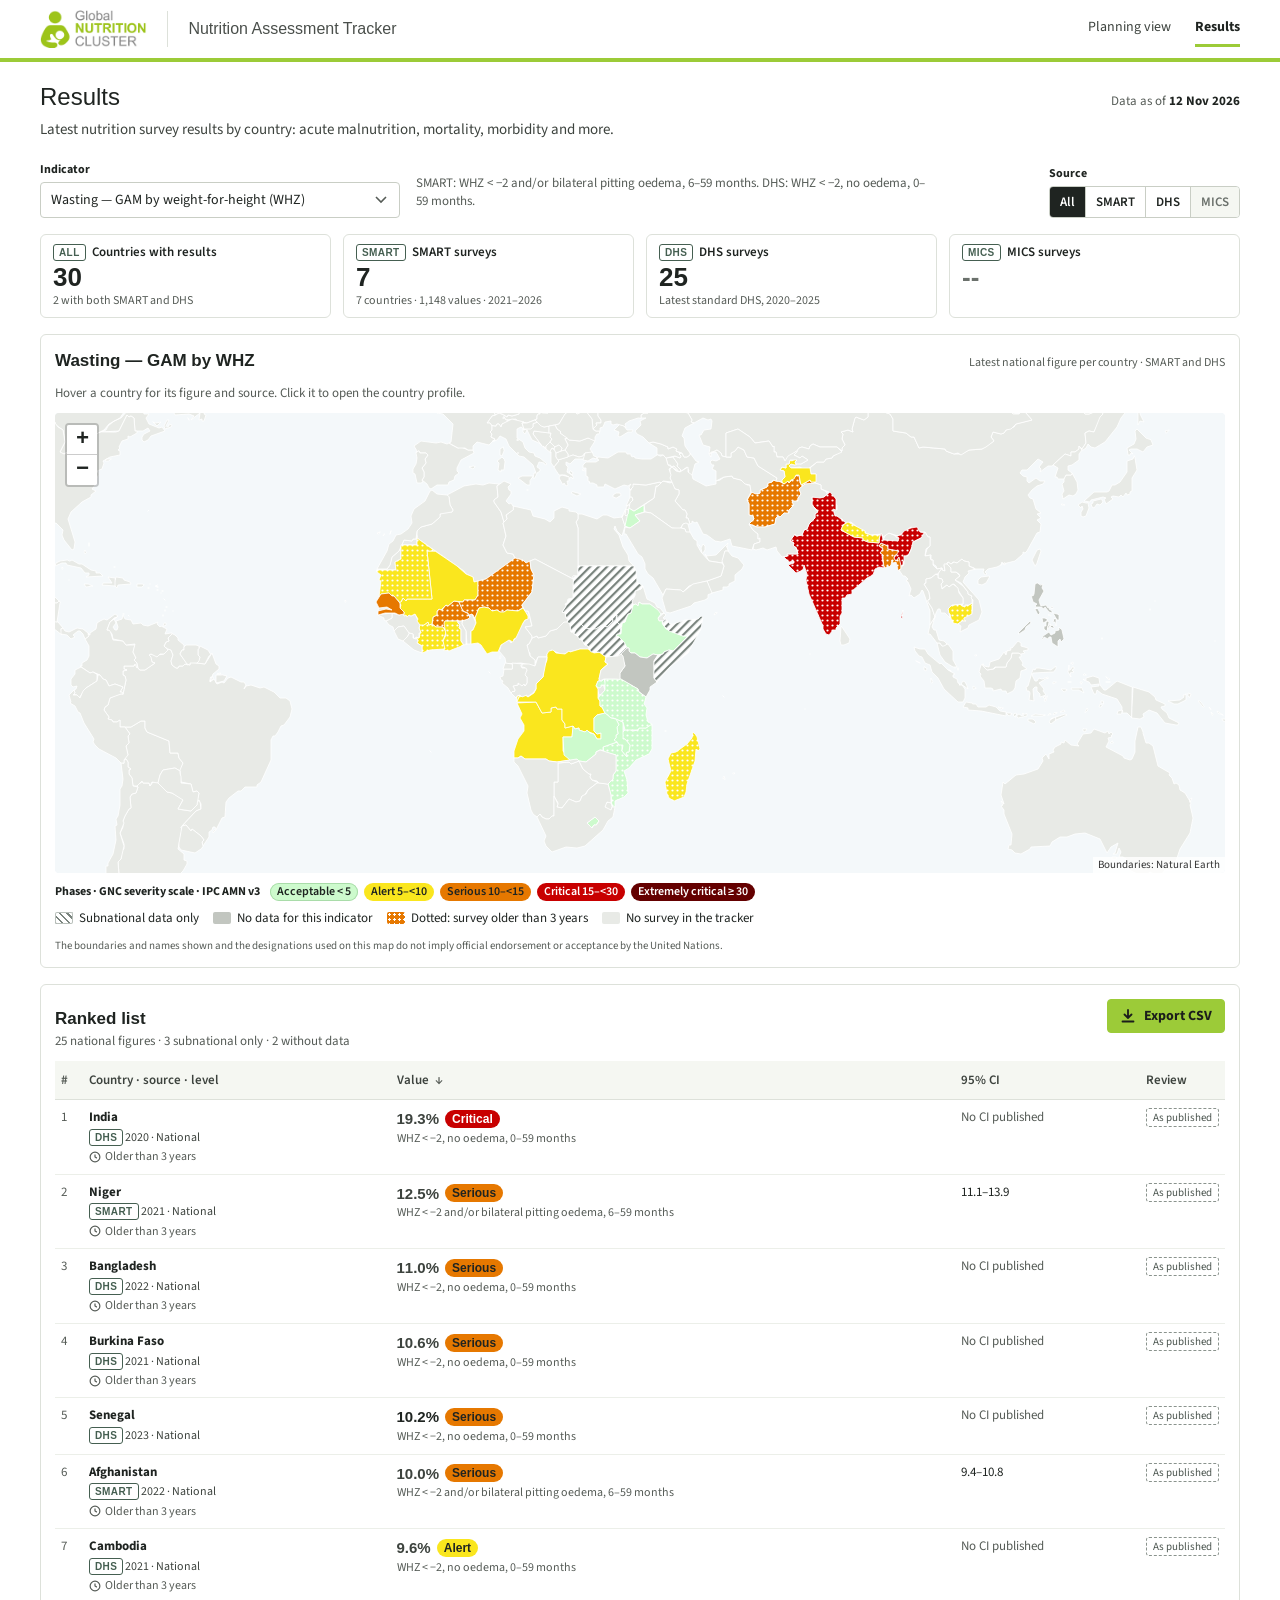
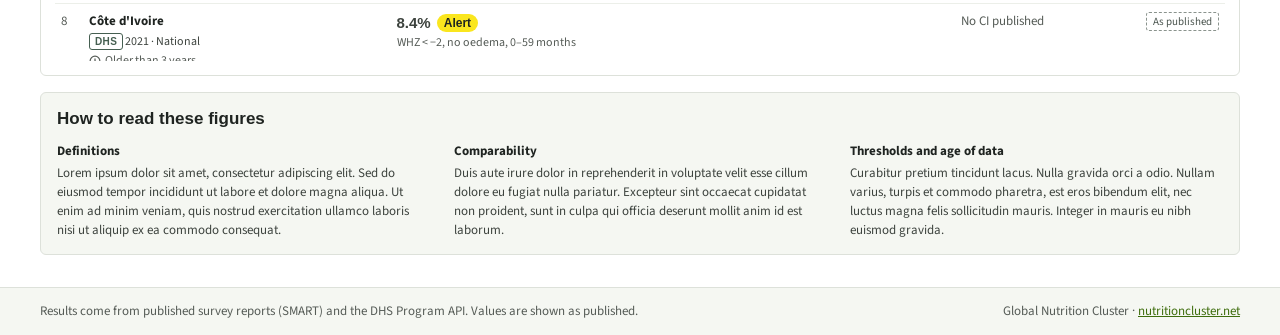
==== commit d7c02627: "results: demo placeholder texts, MICS placeholders removed" ====
--- a/results.html
+++ b/results.html
@@ -68,17 +68,28 @@
     <section class="res-howto" aria-labelledby="howto-title">
       <h2 id="howto-title">How to read these figures</h2>
       <div class="res-howto-cols">
+        <!-- Placeholder text for the demo (owner's request, 12 Nov 2026). Final texts, generic on purpose
+             (the sources and thresholds of each indicator are in the map legend, from the sheet):
+             Definitions: SMART GAM by WHZ includes oedema and covers 6–59 months. DHS wasting is weight-for-height only
+               (no oedema, no MUAC), 0–59 months. MUAC and combined GAM are separate indicators. DHS values are shown
+               exactly as published; DHS does not publish MAM.
+             Comparability: Every value shows its source, survey year, area level and age group. SMART mortality
+               (deaths/10,000/day, recall of a few months) and DHS mortality (per 1,000 live births, 5 years) are separate
+               indicators and never share a scale. "Among children reported ill" shares are not prevalences.
+             Thresholds and age of data: Colours follow the phases set for each indicator; the map legend names the phases
+               and who set them. Indicators without phases use a blue scale in five equal steps. Surveys older than
+               3 years are marked on the map and in the lists. -->
         <div>
           <h3>Definitions</h3>
-          <p>SMART GAM by WHZ includes oedema and covers 6–59 months. DHS wasting is weight-for-height only (no oedema, no MUAC), 0–59 months. MUAC and combined GAM are separate indicators. DHS values are shown exactly as published; DHS does not publish MAM.</p>
+          <p>Lorem ipsum dolor sit amet, consectetur adipiscing elit. Sed do eiusmod tempor incididunt ut labore et dolore magna aliqua. Ut enim ad minim veniam, quis nostrud exercitation ullamco laboris nisi ut aliquip ex ea commodo consequat.</p>
         </div>
         <div>
           <h3>Comparability</h3>
-          <p>Every value shows its source, survey year, area level and age group. SMART mortality (deaths/10,000/day, recall of a few months) and DHS mortality (per 1,000 live births, 5 years) are separate indicators and never share a scale. "Among children reported ill" shares are not prevalences.</p>
+          <p>Duis aute irure dolor in reprehenderit in voluptate velit esse cillum dolore eu fugiat nulla pariatur. Excepteur sint occaecat cupidatat non proident, sunt in culpa qui officia deserunt mollit anim id est laborum.</p>
         </div>
         <div>
           <h3>Thresholds and age of data</h3>
-          <p>Colours follow the phases set for each indicator, and the legend names who set them (for example WHO 2018 prevalence thresholds for wasting and stunting). Wasting (GAM by weight-for-height) uses the IPC phase colours, from green to dark red; the other indicators use a blue scale, from light to dark, with their phases named in the legend. Indicators without phases use the same blue scale in five equal steps. Surveys older than 3 years are marked on the map and in the lists.</p>
+          <p>Curabitur pretium tincidunt lacus. Nulla gravida orci a odio. Nullam varius, turpis et commodo pharetra, est eros bibendum elit, nec luctus magna felis sollicitudin mauris. Integer in mauris eu nibh euismod gravida.</p>
         </div>
       </div>
     </section>
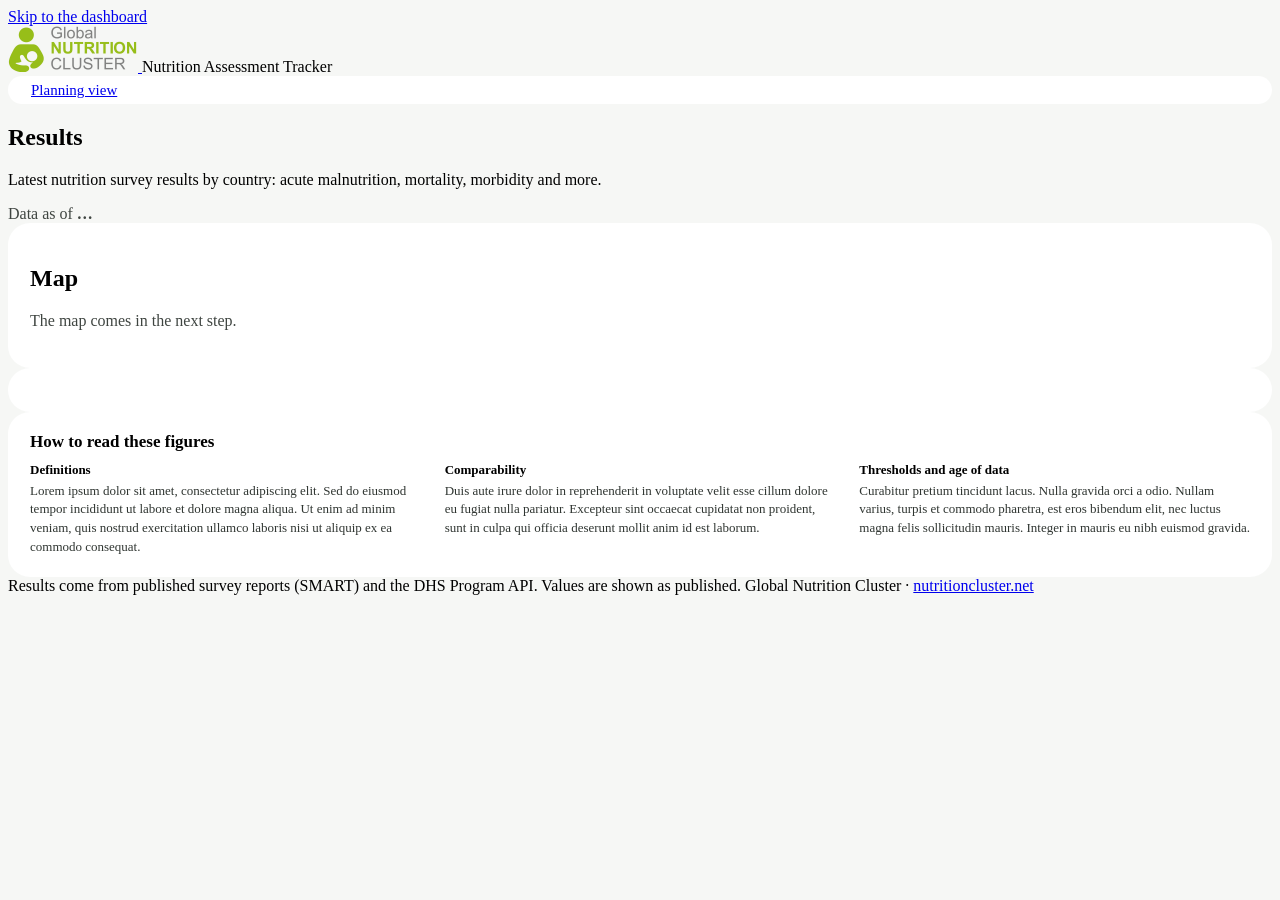
==== commit d56231d9: "results: soft look, alphabetical 'Latest results by country', no rank, age flag on the map only, one" ====
--- a/results.html
+++ b/results.html
@@ -13,6 +13,8 @@
   <link rel="stylesheet" href="assets/css/tokens.css">
   <link rel="stylesheet" href="assets/css/main.css">
   <link rel="stylesheet" href="assets/css/results.css">
+  <!-- "Soft" look (owner's choice, 13 Nov 2026): grey page, white rounded blocks, no borders. Loaded last. -->
+  <link rel="stylesheet" href="assets/css/soft.css">
   <script src="assets/vendor/leaflet-1.9.4/leaflet.js"></script>
   <script type="module" src="assets/js/results/main.js"></script>
 </head>
@@ -52,7 +54,7 @@
     <!-- KPI tiles (11.4.4) -->
     <section class="kpi-band res-kpis" id="kpis" aria-label="Key figures"></section>
 
-    <!-- Map and ranked list side by side (11.4.5 and 11.4.6) -->
+    <!-- Map and "Latest results by country" side by side (11.4.5 and 11.4.6) -->
     <section class="views">
       <section class="card" id="map-card" aria-labelledby="map-title">
         <div class="card-head"><h2 id="map-title">Map</h2></div>
@@ -77,8 +79,8 @@
                (deaths/10,000/day, recall of a few months) and DHS mortality (per 1,000 live births, 5 years) are separate
                indicators and never share a scale. "Among children reported ill" shares are not prevalences.
              Thresholds and age of data: Colours follow the phases set for each indicator; the map legend names the phases
-               and who set them. Indicators without phases use a blue scale in five equal steps. Surveys older than
-               3 years are marked on the map and in the lists. -->
+               and who set them. Indicators without phases are shown in one colour where there is a national
+               figure. Surveys older than 3 years are dotted on the map. -->
         <div>
           <h3>Definitions</h3>
           <p>Lorem ipsum dolor sit amet, consectetur adipiscing elit. Sed do eiusmod tempor incididunt ut labore et dolore magna aliqua. Ut enim ad minim veniam, quis nostrud exercitation ullamco laboris nisi ut aliquip ex ea commodo consequat.</p>
--- a/assets/css/results.css
+++ b/assets/css/results.css
@@ -96,7 +96,6 @@
 .rank-tbl th { position: sticky; top: 0; z-index: 1; white-space: nowrap; }
 .rank-tbl td { vertical-align: top; padding: 8px 6px; }
 .rank-tbl th .th, .rank-tbl th button { padding: 7px 6px; }
-.rank-tbl .c-rank { width: 28px; color: var(--text-muted); }
 .rank-tbl .c-ci { white-space: nowrap; }
 .rank-tbl .c-review { width: 1%; white-space: nowrap; }
 .rank-tbl .sub { display: block; font-size: 12px; color: var(--text-muted); }
@@ -106,10 +105,8 @@
 }
 .rank-country:hover { color: var(--link); text-decoration: underline; }
 .rank-meta { display: block; margin-top: 2px; font-size: 12px; color: var(--text-secondary); }
-.rank-old { display: flex; align-items: center; gap: 4px; margin-top: 2px; font-size: 12px; color: var(--text-muted); }
 .rank-value { display: flex; flex-wrap: wrap; align-items: center; gap: 6px; font-family: var(--font-title); font-size: 15px; font-weight: 700; }
 .rank-value .rank-unit { font-family: var(--font-body); font-size: 11px; font-weight: 400; }
-tr.is-old .rank-value { color: var(--text-secondary); }
 .rank-group th {
   position: static; padding: 7px 6px; text-align: left; font-size: 12px; font-weight: 700; letter-spacing: 0.04em;
   text-transform: uppercase; color: var(--gnc-slate); background: var(--surface-hover);
@@ -153,7 +150,6 @@
   display: inline-block; padding: 0 6px; border-radius: 3px; background: var(--surface-alt);
   font-size: 11px; line-height: 17px; color: var(--text-secondary); white-space: nowrap;
 }
-.pf-old { display: inline-flex; align-items: center; gap: 3px; font-size: 12px; color: var(--text-muted); }
 
 /* Tabs */
 .pf-tabs { display: flex; flex-wrap: wrap; gap: 4px 20px; border-bottom: 1px solid var(--border); }
--- a/assets/css/soft.css
+++ b/assets/css/soft.css
@@ -0,0 +1,158 @@
+/* "Soft" look (owner's choice, 13 Nov 2026), loaded after main.css. Planning view now; Results view next.
+   No borders anywhere: a light grey page, white blocks with large rounded corners, and pills tinted with
+   the status colour (dark text) instead of outlined labels. Removing the <link> to this file in a page
+   brings back the older bordered look of main.css. */
+
+:root {
+  --soft-page: #F6F7F5;        /* page background (lightened, 13 Nov 2026) */
+  --text-muted: #3F4541;       /* secondary text a little darker on the grey and white (13 Nov 2026) */
+  --text-secondary: #2F3531;
+  --soft-row: #F5F6F4;         /* rows inside a white block */
+  --soft-row-group: #ECEEEA;   /* summary row of a country with several surveys */
+  --soft-radius: 22px;         /* white blocks */
+  --soft-radius-small: 12px;   /* rows, map, tooltip */
+}
+
+body { background: var(--soft-page); }
+
+/* Header on the page background; tabs as a white pill with the active tab in black */
+.site-header { border-bottom: 0; }
+.brand-divider { background: #D3D7D1; }
+.site-nav { background: #FFFFFF; border-radius: 999px; padding: 5px; gap: 2px; }
+.site-nav a { padding: 7px 18px; border-radius: 999px; font-size: 15px; }
+.site-nav a[aria-current="page"] { border-bottom: 0; background: var(--text); color: #FFFFFF; font-weight: 600; }
+.site-nav a:not([aria-current]):hover { background: var(--soft-page); }
+
+/* KPI tiles and cards: white, rounded, no border */
+.kpi, .card { border: 0; border-radius: var(--soft-radius); background: #FFFFFF; }
+.kpi { padding: 14px 18px; }
+.kpi:hover { background: #FAFBF9; }
+.kpi[aria-pressed="true"] { background: var(--text); }
+.kpi[aria-pressed="true"] .kpi-value, .kpi[aria-pressed="true"] .kpi-sub { color: #FFFFFF; }
+.card { padding: 22px; }
+#list-card { padding: 22px 16px; }   /* a little more room for the eight columns */
+
+/* Status pills: tinted background, no border, no dot (the word carries the meaning) */
+.st-label {
+  border: 0; border-radius: 999px; padding: 1px 9px; gap: 0;
+  font-size: 11px; font-weight: 600; line-height: 16px; color: #1F2421;
+}
+.st-label::before { display: none; }
+.st-planned { background: #DCEFF6; }
+.st-ongoing { background: #FCE3CC; }
+.st-completed { background: #E7F2CF; }
+.st-released { background: #D6EACB; }
+.st-not_planned { background: #E6E8E5; }
+.kpi-label .st-label { font-size: 12px; line-height: 20px; padding: 0 11px; }
+
+/* Funding badges and the country chip: white pills, no border */
+.fund { border: 0; border-radius: 999px; background: #FFFFFF; padding: 1px 9px; }
+.chip { border: 0; border-radius: 999px; background: var(--soft-page); padding: 1px 3px 1px 10px; }
+.chip button:hover { background: #E2E5E0; }
+
+/* Buttons: pills. Export CSV is a quiet grey pill (it was too prominent in green) */
+.btn { border: 0; border-radius: 999px; }
+.btn-primary { height: 32px; padding: 0 14px; font-size: 13px; font-weight: 600; background: var(--soft-page); color: var(--text); }
+.btn-primary:hover { background: #E8EBE6; color: var(--text); }
+.btn-primary svg { width: 14px; height: 14px; }
+.btn-primary:disabled:hover { background: var(--soft-page); }
+
+/* Map: rounded, no border on the tooltip (a soft shadow instead) */
+.map-box { border-radius: var(--soft-radius-small); }
+.map-info { border: 0; border-radius: var(--soft-radius-small); box-shadow: 0 6px 24px rgba(31, 36, 33, 0.14); }
+.legend .swatch-none { box-shadow: none; background: #E3E6E1; }
+
+/* Survey list: no lines; every row is a grey rounded bar inside the white card */
+.tbl { border-collapse: separate; border-spacing: 0 6px; }
+.tbl th { background: #FFFFFF; border-bottom: 0; color: var(--text-muted); }
+.tbl td { border-bottom: 0; background: var(--soft-row); }
+.tbl td:first-child { border-radius: var(--soft-radius-small) 0 0 var(--soft-radius-small); }
+.tbl td:last-child { border-radius: 0 var(--soft-radius-small) var(--soft-radius-small) 0; }
+.tbl td:only-child { border-radius: var(--soft-radius-small); }
+.tbl tbody tr:hover td { background: #EEF0EC; }
+.tbl-grouped .group-row td { background: var(--soft-row-group); }
+.tbl td.empty { background: none; }
+
+/* Footer on the page background */
+.site-footer { border-top: 0; background: var(--soft-page); }
+
+/* The logo file has a white background: blend it into the grey page */
+.brand img { mix-blend-mode: multiply; }
+/* Pills stay on one line; a long funding label may wrap (no sideways scrolling in the list) */
+.tbl .st-label { white-space: nowrap; }
+.tbl .fund { white-space: normal; border-radius: 10px; }
+.tbl td .sub { color: var(--text-muted); }
+.card-note, .kpi-sub, .map-disclaimer, .data-asof { color: var(--text-muted); }
+/* Narrower cell padding so the eight columns fit the half-width card from 1300 px */
+#list-card .tbl th button, #list-card .tbl th .th { padding: 7px 4px; }
+#list-card .tbl td { padding: 7px 4px; }
+#list-card .tbl td:first-child, #list-card .tbl th:first-child .th, #list-card .tbl th:first-child button { padding-left: 10px; }
+#list-card .st-label { padding: 1px 7px; }
+
+/* ======================= Results page (results.html loads this file after results.css) ======================= */
+
+/* Indicator selector: a white rounded field, no border; Source toggle: a white pill, active option black */
+.res-controls .sel { border: 0; border-radius: 999px; background-color: #FFFFFF; padding-left: 16px; height: 38px; }
+.segmented { border: 0; border-radius: 999px; background: #FFFFFF; padding: 4px; gap: 2px; overflow: visible; }
+.segmented button { border-radius: 999px; background: none; height: 30px; padding: 0 14px; }
+.segmented button + button { border-left: 0; }
+.segmented button[aria-pressed="true"] { background: var(--text); color: #FFFFFF; }
+.res-controls .segmented button:disabled { background: none; color: var(--text-faint); }
+
+/* KPI tiles (read-only here); the tile of the source not shown is greyed, no dashed border */
+.res-kpi:hover { background: #FFFFFF; }
+.res-kpi.is-off, .res-kpi.is-off:hover { background: #EEF0EC; border: 0; }
+
+/* Badges: borderless pills */
+.src { border: 0; border-radius: 999px; padding: 0 7px; background: #E9ECE7; color: #2F3531; }
+.rev { border: 0; border-radius: 999px; padding: 0 8px; background: #EEF0EC; color: #3F4541; }
+.sev, .pf-tag, .pf-level { border-radius: 999px; }
+.sev-0, .cont-0 { box-shadow: none; }
+
+/* Map: no-phase indicators in GNC green (swatches matching the hatch and the dots) */
+.swatch.sw-hatch-green { background: repeating-linear-gradient(45deg, #6E9A1F 0 2px, #FFFFFF 2px 5px); }
+.swatch.sw-dots-green { background: radial-gradient(circle, #FFFFFF 1px, transparent 1.3px) 0 0 / 5px 5px, var(--gnc-green); }
+.swatch.sw-hatch, .swatch.sw-hatch-cont { box-shadow: none; }
+.legend-scale-row .legend-item { display: inline-flex; align-items: center; gap: 6px; font-size: 13px; }
+.res-tip .tip-also { border-top: 0; padding-top: 2px; }
+
+/* "Latest results by country": rows as grey rounded bars (shared .tbl rules above); group heading plain */
+.rank-tbl .rank-group th { background: none; padding-top: 12px; }
+
+/* How to read these figures: a white block */
+.res-howto { border: 0; border-radius: var(--soft-radius); background: #FFFFFF; padding: 20px 22px; }
+
+/* Country profile: a white block; survey cards, plot, tiles and boxes as grey rounded blocks inside it */
+.res-profile { border-top: 0; }
+.pf-banner { border: 0; border-radius: var(--soft-radius-small); background: var(--soft-row); }
+.pf-card, .pf-plot, .pf-tile, .pf-more-box { border: 0; border-radius: 16px; background: var(--soft-row); }
+.pf-card-empty { border: 0; background: var(--soft-row); }
+.pf-tag { background: #FFFFFF; }
+.pf-notes { border: 0; border-radius: 16px; background: #FBF7E8; }
+.dp-row.is-national { background: #FFFFFF; border-radius: 8px; }
+.is-national .pf-level { background: var(--soft-row); }
+.dp-dot.dp-neutral { background: var(--gnc-green); }   /* indicators without phases: same green as the map */
+
+/* Tabs of the indicator groups: pills, active one black */
+.pf-tabs { border-bottom: 0; gap: 6px; }
+.pf-tabs button { border: 0; border-radius: 999px; padding: 6px 14px; background: var(--soft-row); }
+.pf-tabs button[aria-selected="true"] { background: var(--text); color: #FFFFFF; font-weight: 600; }
+@media (max-width: 899px) {
+  .pf-plot-toggle button { border-bottom: 0; margin-bottom: 0; }
+}
+
+/* Folded tables of the profile: no lines, grey rounded rows like the survey list */
+.pf-table .tbl { border-spacing: 0 3px; }
+.pf-table .tbl tbody th { background: var(--soft-row); border-radius: 8px 0 0 8px; }
+.pf-table .tbl tbody td:last-child { border-radius: 0 8px 8px 0; }
+.pf-table .tbl tbody td:first-child { border-radius: 0; }
+.pf-table .tbl tr.is-national > * { background: var(--soft-row-group); }
+.pf-table .tbl thead th { background: #FFFFFF; }
+
+/* The chart's indicator toggle sits on the white profile: a grey pill */
+.pf-plot-toggle.segmented { background: var(--soft-row); }
+.legend-scale-row .swatch { display: inline-block; width: 18px; height: 12px; border-radius: 2px; }
+
+/* Secondary buttons (Copy link, Close): grey pills on the white blocks */
+.btn:not(.btn-primary) { background: var(--soft-page); }
+.btn:not(.btn-primary):hover { background: #E8EBE6; }
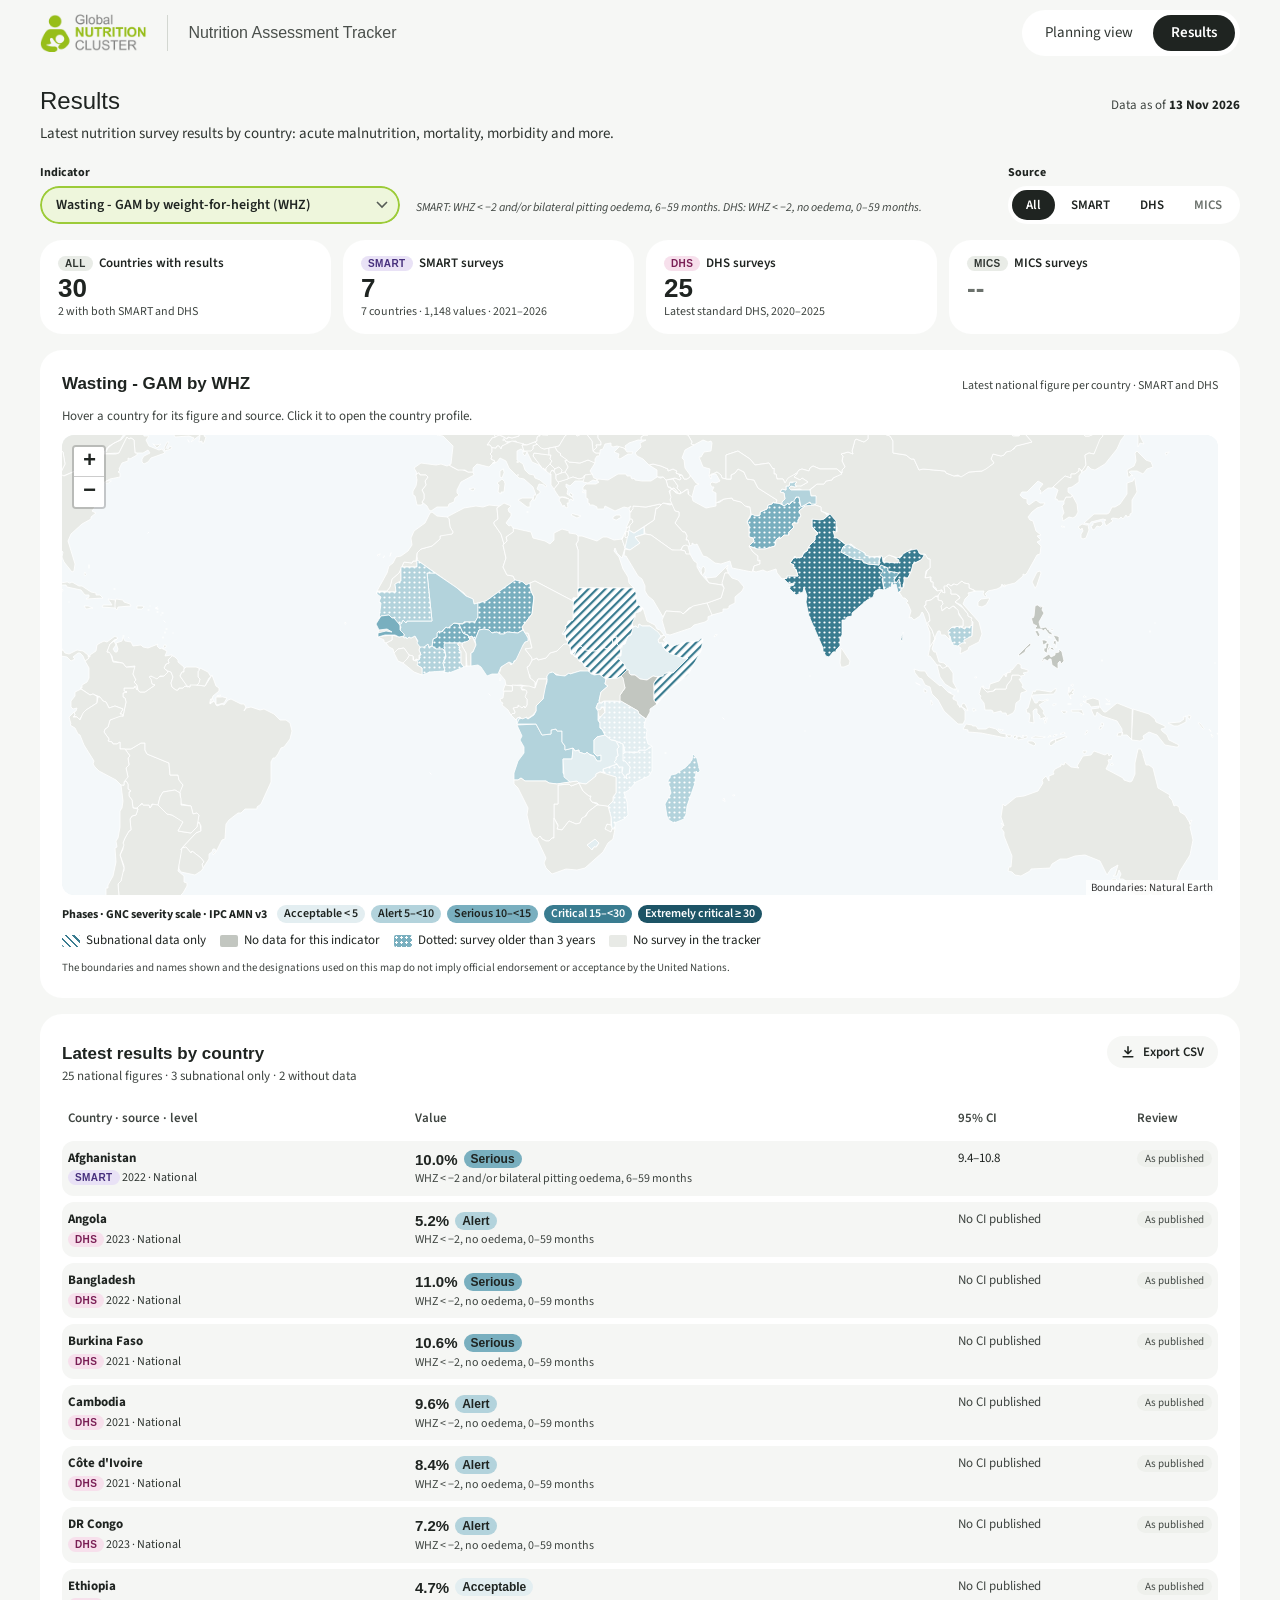
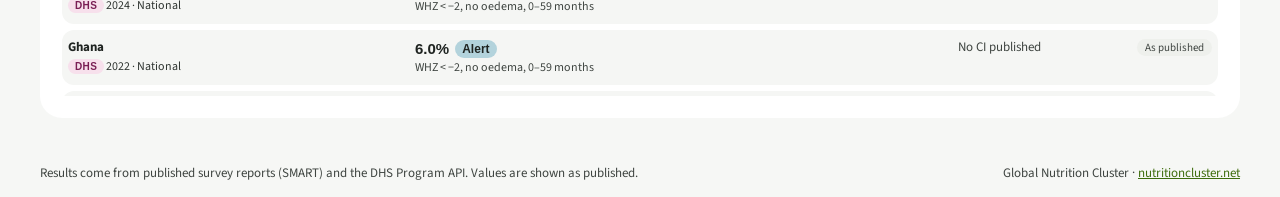
==== commit 1eee4f27: "results: source tag colours (SMART violet, DHS raspberry), green indicator selector, italic definiti" ====
--- a/results.html
+++ b/results.html
@@ -66,35 +66,6 @@
     <!-- Country profile (11.4.8), shown when a country is chosen -->
     <section class="card res-profile" id="profile" hidden aria-labelledby="profile-title" tabindex="-1"></section>
 
-    <!-- How to read these figures (11.4.7) -->
-    <section class="res-howto" aria-labelledby="howto-title">
-      <h2 id="howto-title">How to read these figures</h2>
-      <div class="res-howto-cols">
-        <!-- Placeholder text for the demo (owner's request, 12 Nov 2026). Final texts, generic on purpose
-             (the sources and thresholds of each indicator are in the map legend, from the sheet):
-             Definitions: SMART GAM by WHZ includes oedema and covers 6–59 months. DHS wasting is weight-for-height only
-               (no oedema, no MUAC), 0–59 months. MUAC and combined GAM are separate indicators. DHS values are shown
-               exactly as published; DHS does not publish MAM.
-             Comparability: Every value shows its source, survey year, area level and age group. SMART mortality
-               (deaths/10,000/day, recall of a few months) and DHS mortality (per 1,000 live births, 5 years) are separate
-               indicators and never share a scale. "Among children reported ill" shares are not prevalences.
-             Thresholds and age of data: Colours follow the phases set for each indicator; the map legend names the phases
-               and who set them. Indicators without phases are shown in one colour where there is a national
-               figure. Surveys older than 3 years are dotted on the map. -->
-        <div>
-          <h3>Definitions</h3>
-          <p>Lorem ipsum dolor sit amet, consectetur adipiscing elit. Sed do eiusmod tempor incididunt ut labore et dolore magna aliqua. Ut enim ad minim veniam, quis nostrud exercitation ullamco laboris nisi ut aliquip ex ea commodo consequat.</p>
-        </div>
-        <div>
-          <h3>Comparability</h3>
-          <p>Duis aute irure dolor in reprehenderit in voluptate velit esse cillum dolore eu fugiat nulla pariatur. Excepteur sint occaecat cupidatat non proident, sunt in culpa qui officia deserunt mollit anim id est laborum.</p>
-        </div>
-        <div>
-          <h3>Thresholds and age of data</h3>
-          <p>Curabitur pretium tincidunt lacus. Nulla gravida orci a odio. Nullam varius, turpis et commodo pharetra, est eros bibendum elit, nec luctus magna felis sollicitudin mauris. Integer in mauris eu nibh euismod gravida.</p>
-        </div>
-      </div>
-    </section>
   </div>
   </main>
 
--- a/assets/css/tokens.css
+++ b/assets/css/tokens.css
@@ -0,0 +1,89 @@
+/* Design tokens. Brand colours from the GNC brand book 2020 (CLAUDE.md section 7);
+   neutrals, sizes and radii from the Claude Design mockup in design/. */
+:root {
+  /* Brand palette */
+  --gnc-green: #9CCB38;         /* primary; "Completed, awaiting release" */
+  --gnc-green-dark: #63A537;    /* "Results released" */
+  --gnc-green-teal: #37A76F;
+  --gnc-teal: #44C1A3;
+  --gnc-blue: #4EB3CF;          /* "Planned" */
+  --gnc-sky: #51C3F9;
+  --gnc-orange: #EE7B08;        /* "Ongoing" */
+  --gnc-grey: #808080;
+  --gnc-slate: #455F51;
+  --gnc-olive: #94A17F;
+  --gnc-khaki: #89824E;
+
+  /* Status colours: every block reads these, never the hex codes directly */
+  --status-planned: var(--gnc-blue);
+  --status-ongoing: var(--gnc-orange);
+  --status-completed: var(--gnc-green);
+  --status-released: var(--gnc-green-dark);
+  --status-not-planned: #A9AFA8;
+
+  /* Freshness scale (map, "Data freshness" mode) */
+  --fresh-1: #4E8F2A;           /* < 1 year */
+  --fresh-2: #8DBE3F;           /* 1–2 years */
+  --fresh-3: #C9DF97;           /* 2–3 years */
+  --fresh-4: #C4C4C4;           /* > 3 years */
+  --fresh-never: #6E6E6E;       /* never (hatched) */
+
+  /* Text */
+  --text: #1F2421;
+  --text-strong: #1B1E1B;
+  --text-secondary: #3D433E;
+  --text-muted: #565C57;
+  --text-faint: #6B716C;        /* "Not reported" */
+  --text-brand: #4A4F4B;        /* product name in the header */
+
+  /* Surfaces and lines */
+  --surface: #FFFFFF;
+  --surface-alt: #F5F7F2;
+  --surface-hover: #FAFBF8;
+  --map-water: #F4F8FA;
+  --border: #DDE1DA;
+  --border-input: #C9CEC5;
+  --border-row: #ECEFE9;
+  --border-badge: #A9AFA8;
+
+  /* Interaction */
+  --link: #3F6E0E;
+  --link-hover: #2C4F08;
+  --focus: #2A8BAA;
+  --pressed: #1F2421;           /* border of a selected KPI tile, active toggle */
+
+  /* Type */
+  --font-title: Arial, "Helvetica Neue", Helvetica, sans-serif;   /* titles, KPI numbers */
+  --font-body: "Source Sans 3", "Source Sans Pro", Arial, sans-serif;
+
+  /* Layout */
+  --page-max: 1440px;
+  --page-pad: 40px;
+  --radius-card: 6px;
+  --radius-input: 4px;
+}
+
+@media (max-width: 899px) {
+  :root { --page-pad: 24px; }
+}
+
+@media (max-width: 639px) {
+  :root { --page-pad: 16px; }
+}
+
+/* Results page (CLAUDE.md 11.3.7): phase colours = the IPC phase colours (owner's decision, Nov 2026).
+   Colour 1 = IPC Phase 1 (Minimal) … colour 5 = Phase 5 (Famine / Extremely critical). */
+:root {
+  --phase-1: #CDFACD;   /* IPC Phase 1, light green */
+  --phase-2: #FAE61E;   /* IPC Phase 2, yellow */
+  --phase-3: #E67800;   /* IPC Phase 3, orange */
+  --phase-4: #C80000;   /* IPC Phase 4, red */
+  --phase-5: #640000;   /* IPC Phase 5, dark red */
+  /* Indicators without phases: five equal steps, a different hue
+     so they are never read as phases */
+  --cont-1: #E3EEF1;
+  --cont-2: #B3D3DC;
+  --cont-3: #79AFBF;
+  --cont-4: #3A7C90;   /* darkened from #3E8196 so white text on it passes AA (4.7:1) */
+  --cont-5: #1D5466;
+}
--- a/assets/css/main.css
+++ b/assets/css/main.css
@@ -0,0 +1,569 @@
+/* Layout and components of the Planning view.
+   Values follow the Claude Design mockup (design/Desktop – Planning view-html/Main.dc.html).
+   Colours and fonts come from tokens.css. */
+
+*,
+*::before,
+*::after { box-sizing: border-box; }
+
+html { -webkit-text-size-adjust: 100%; }
+
+body {
+  margin: 0;
+  font-family: var(--font-body);
+  font-size: 16px;
+  line-height: 1.45;
+  color: var(--text);
+  background: var(--surface);
+}
+
+a { color: var(--link); }
+a:hover { color: var(--link-hover); }
+button, select, input { font-family: inherit; }
+:focus-visible { outline: 3px solid var(--focus); outline-offset: 2px; }
+
+.h { font-family: var(--font-title); }
+.lbl { font-size: 12px; font-weight: 600; letter-spacing: 0.04em; text-transform: uppercase; color: var(--text-muted); }
+.mute { color: var(--text-muted); }
+.nr { color: var(--text-faint); font-style: italic; }   /* "Not reported" */
+
+.visually-hidden {
+  position: absolute; width: 1px; height: 1px; padding: 0; margin: -1px;
+  overflow: hidden; clip: rect(0 0 0 0); white-space: nowrap; border: 0;
+}
+
+.wrap { max-width: var(--page-max); margin: 0 auto; padding-left: var(--page-pad); padding-right: var(--page-pad); }
+
+/* ---------- Header ---------- */
+.site-header { border-bottom: 4px solid var(--gnc-green); }
+.site-header .wrap {
+  padding-top: 14px; padding-bottom: 14px;
+  display: flex; flex-wrap: wrap; align-items: center; justify-content: space-between; gap: 16px 32px;
+}
+.brand { display: flex; align-items: center; gap: 20px; }
+.brand a { display: flex; }
+.brand img { height: 46px; width: auto; display: block; }
+.brand-divider { width: 1px; height: 36px; background: var(--border); }
+.brand-name { font-family: var(--font-title); font-size: 18px; color: var(--text-brand); }
+
+.site-nav { display: flex; flex-wrap: wrap; gap: 4px 24px; font-size: 16px; }
+.site-nav a { color: var(--text-secondary); text-decoration: none; padding: 10px 0; }
+.site-nav a[aria-current="page"] { color: var(--text); font-weight: 700; border-bottom: 3px solid var(--gnc-green); }
+
+/* ---------- Page title ---------- */
+.page-title .wrap {
+  padding-top: 28px; padding-bottom: 20px;
+  display: flex; flex-wrap: wrap; align-items: baseline; justify-content: space-between; gap: 12px 32px;   /* "Data as of" sits on the title's line */
+}
+.page-title h1 { margin: 0 0 6px; font-family: var(--font-title); font-size: 32px; font-weight: 400; color: var(--text); }
+.page-title p { margin: 0; max-width: 760px; font-size: 17px; line-height: 1.45; color: var(--text-secondary); }
+.data-asof { font-size: 14px; color: var(--text-muted); text-align: right; white-space: nowrap; }
+.data-asof strong { color: var(--text); }
+
+/* ---------- Filter bar (sticky) ---------- */
+.filter-bar {
+  position: sticky; top: 0; z-index: 20;
+  background: var(--surface);
+  border-top: 1px solid var(--border); border-bottom: 1px solid var(--border);
+}
+.filter-form { padding-top: 12px; padding-bottom: 12px; }
+.filter-fields { display: flex; flex-wrap: wrap; align-items: flex-end; gap: 12px 16px; }
+.filter-form .filter-toggle { display: none; }   /* shown on phones only */
+.filter-count { font-weight: 700; }
+
+.skip-link {
+  position: absolute; left: 16px; top: -48px; z-index: 100;
+  padding: 10px 14px; border-radius: var(--radius-input);
+  background: var(--text); color: #FFFFFF; font-weight: 600; text-decoration: none;
+}
+.skip-link:focus { top: 8px; color: #FFFFFF; }
+.content:focus { outline: none; }
+
+@media (prefers-reduced-motion: reduce) {
+  *, *::before, *::after { transition: none !important; animation: none !important; scroll-behavior: auto !important; }
+}
+.field { display: flex; flex-direction: column; gap: 4px; flex: 1 1 160px; min-width: 0; }
+.field.w-140 { flex-basis: 140px; }
+.field.w-170 { flex-basis: 170px; }
+.field.w-180 { flex-basis: 180px; }
+
+.sel {
+  appearance: none;
+  height: 40px; min-width: 0; width: 100%;
+  padding: 0 32px 0 10px;
+  border: 1px solid var(--border-input); border-radius: var(--radius-input);
+  background: var(--surface) url("data:image/svg+xml,%3Csvg xmlns='http://www.w3.org/2000/svg' width='12' height='8'%3E%3Cpath d='M1 1l5 5 5-5' fill='none' stroke='%23565C57' stroke-width='1.6'/%3E%3C/svg%3E") no-repeat right 12px center;
+  font-size: 15px; color: var(--text);
+  cursor: pointer;
+}
+
+.btn {
+  height: 40px; padding: 0 16px;
+  display: inline-flex; align-items: center; gap: 8px;
+  border: 1px solid var(--border-input); border-radius: var(--radius-input);
+  background: var(--surface); color: var(--text);
+  font-size: 15px; font-weight: 600; cursor: pointer; text-decoration: none;
+}
+.btn:hover { background: var(--surface-hover); }
+.btn-primary { border-color: var(--gnc-green); background: var(--gnc-green); color: var(--text-strong); font-weight: 700; }
+.btn-primary:hover { background: #8FBC2F; color: var(--text-strong); }
+
+/* ---------- Main ---------- */
+.content { padding-top: 24px; padding-bottom: 48px; display: flex; flex-direction: column; gap: 28px; }
+
+.notice {
+  padding: 12px 14px; border: 1px solid #E4B98A; border-radius: var(--radius-input);
+  background: #FDF6EE; color: #5A3410; font-size: 14px;
+}
+
+/* KPI band */
+.kpi-band { display: grid; grid-template-columns: repeat(auto-fit, minmax(min(240px, 100%), 1fr)); gap: 16px; }
+.kpi {
+  text-align: left; cursor: pointer;
+  background: var(--surface);
+  border: 1px solid var(--border); border-radius: var(--radius-card);
+  padding: 12px 16px;
+  display: flex; flex-direction: column; gap: 4px;
+  font-family: inherit; color: var(--text);
+}
+.kpi:hover { background: var(--surface-hover); }
+.kpi[aria-pressed="true"] { border-color: var(--pressed); }
+.kpi-label { display: flex; align-items: center; gap: 8px; font-size: 14px; font-weight: 600; color: var(--text-secondary); }
+.kpi-value { font-family: var(--font-title); font-size: 32px; line-height: 1; font-weight: 700; color: var(--text); }
+.kpi-sub { font-size: 13px; color: var(--text-muted); min-height: 18px; }
+
+/* Cards */
+.views { display: grid; grid-template-columns: repeat(auto-fit, minmax(min(560px, 100%), 1fr)); gap: 24px; align-items: start; }
+.card {
+  border: 1px solid var(--border); border-radius: var(--radius-card); background: var(--surface);
+  padding: 20px; display: flex; flex-direction: column; gap: 14px; min-width: 0;
+}
+.card-head { display: flex; flex-wrap: wrap; justify-content: space-between; align-items: baseline; gap: 8px 12px; }
+.card-head h2 { margin: 0; font-family: var(--font-title); font-size: 20px; font-weight: 700; }
+.card-note { font-size: 14px; color: var(--text-muted); }
+
+.placeholder {
+  display: grid; place-items: center; min-height: 180px; padding: 16px;
+  border: 1px dashed var(--border-input); border-radius: var(--radius-input);
+  background: var(--surface-alt); color: var(--text-muted); font-size: 14px; text-align: center;
+}
+.placeholder.tall { min-height: 420px; }
+
+/* Status icon (circle + glyph), used everywhere so status never relies on colour alone */
+.st-icon { flex: none; display: block; }
+
+/* ---------- Map ---------- */
+.segmented { display: flex; border: 1px solid var(--border-input); border-radius: var(--radius-input); overflow: hidden; }
+.segmented button {
+  border: 0; padding: 0 14px; height: 36px; font-size: 14px; font-weight: 600; cursor: pointer;
+  background: var(--surface); color: var(--text);
+}
+.segmented button + button { border-left: 1px solid var(--border-input); }
+.segmented button[aria-pressed="true"] { background: var(--pressed); color: #FFFFFF; }
+.segmented button:focus-visible { outline-offset: -3px; }
+.map-caption { margin: 0; }
+.map-box { position: relative; border-radius: var(--radius-input); overflow: hidden; background: var(--map-water); }
+.map { height: 520px; background: var(--map-water); font-family: var(--font-body); }
+.map .leaflet-control-attribution { font-size: 11px; background: rgba(255, 255, 255, 0.8); }
+.map .leaflet-control-zoom a { color: var(--text); }
+.map-tip { font-family: var(--font-body); font-size: 13px; line-height: 1.4; color: var(--text); }
+.map-info {
+  position: absolute; left: 0; top: 0; z-index: 500; width: 260px; max-width: calc(100% - 20px);   /* moved next to the cursor by map.js */
+  padding: 10px 12px; background: #FFFFFF; border: 1px solid var(--border); border-radius: var(--radius-input);
+  box-shadow: 0 2px 8px rgba(31, 36, 33, 0.18); pointer-events: none;
+}
+.map-info[hidden] { display: none; }
+.map-tip .tip-list { display: flex; flex-direction: column; gap: 3px; margin-top: 6px; }
+.map-tip .tip-row { display: flex; align-items: flex-start; gap: 6px; }
+.map-tip .tip-row .st-icon { margin-top: 3px; }
+.map-tip .tip-fresh { display: block; margin-top: 2px; }
+.map-tip .tip-more { font-size: 12px; color: var(--text-muted); padding-left: 18px; }
+.map-tip .tip-hint { display: block; margin-top: 6px; font-size: 12px; color: var(--text-muted); }
+
+.map-legend { display: flex; flex-wrap: wrap; gap: 10px 32px; font-size: 14px; }
+.legend { list-style: none; margin: 0; padding: 0; display: flex; flex-wrap: wrap; gap: 8px 18px; }
+.legend li { display: flex; align-items: center; gap: 6px; }
+.legend .swatch { width: 18px; height: 12px; border-radius: 2px; }
+.legend-block { display: flex; flex-direction: column; gap: 6px; }
+.legend-scale { gap: 0; }
+.legend-scale li { flex-direction: column; align-items: stretch; gap: 4px; min-width: 88px; }
+.legend-scale .bar { height: 12px; }
+.legend-scale .bar-never { background: repeating-linear-gradient(45deg, #6E6E6E 0 2px, #B5B5B5 2px 5px); }
+.legend-note { font-size: 13px; color: var(--text-muted); }
+.map-disclaimer { margin: 0; font-size: 12px; color: var(--text-muted); }
+
+/* ---------- Timeline ---------- */
+.tl-scroll { position: relative; overflow-x: auto; }
+.tl { --tl-label: 168px; min-width: 560px; position: relative; }
+.tl-head { display: grid; grid-template-columns: var(--tl-label) 1fr; border-bottom: 1px solid var(--border); }
+.tl-label-col { padding: 0 0 6px; align-self: end; }
+.tl-months { display: grid; grid-template-columns: repeat(18, minmax(0, 1fr)); }
+.tl-month { font-size: 12px; color: var(--text-muted); text-align: center; padding-bottom: 6px; line-height: 1.25; }
+.tl-jan { border-left: 1px solid #8F958F; }
+.tl-year { display: block; font-weight: 700; color: var(--text); min-height: 15px; }
+.tl-body { position: relative; }
+.tl-grid {
+  position: absolute; left: var(--tl-label); right: 0; top: 0; bottom: 0;
+  background-image: linear-gradient(to right, #EEF0EC 1px, transparent 1px);
+  background-size: calc(100% / 18) 100%;
+}
+.tl-today { position: absolute; top: -4px; bottom: 0; border-left: 2px dashed var(--text); z-index: 3; pointer-events: none; }
+.tl-group { position: relative; border-bottom: 1px solid var(--border-row); padding-bottom: 6px; }
+.tl-country { padding: 8px 0 2px; font-size: 14px; font-weight: 700; color: var(--text); }
+.tl-row { display: grid; grid-template-columns: var(--tl-label) 1fr; align-items: center; min-height: 26px; }
+.tl-name {
+  all: unset; cursor: pointer; display: flex; align-items: center; gap: 6px; min-width: 0;
+  padding-left: 4px; font-size: 13px; color: var(--text-secondary); white-space: nowrap;
+}
+.tl-name span { overflow: hidden; text-overflow: ellipsis; text-decoration: underline; text-decoration-color: var(--border-input); text-underline-offset: 2px; }
+.tl-name:focus-visible, .tl-more:focus-visible { outline: 3px solid var(--focus); outline-offset: 2px; }
+.tl-track { position: relative; height: 26px; }
+.tl-bar { position: absolute; top: 6px; height: 14px; border: 0; border-radius: 2px; padding: 0; cursor: pointer; z-index: 2; }
+.tl-bar.cut-left { border-radius: 0 2px 2px 0; }
+.tl-bar.cut-right { border-radius: 2px 0 0 2px; }
+.tl-bar.cut-left.cut-right { border-radius: 0; }
+.tl-bar:hover { filter: brightness(0.92); }
+.tl-planned, .swatch-planned { background: var(--status-planned); }
+.tl-ongoing, .swatch-ongoing { background: var(--status-ongoing); }
+.tl-completed, .swatch-completed { background: var(--status-completed); }
+.tl-released, .swatch-released { background: var(--status-released); }
+.tl-legend { font-size: 13px; color: var(--text-secondary); }
+.tl-legend .swatch { width: 20px; height: 10px; }
+.tl-more {
+  all: unset; cursor: pointer; display: inline-block; margin: 2px 0 2px 22px; min-height: 24px;
+  font-size: 13px; font-weight: 600; color: var(--link); text-decoration: underline; text-underline-offset: 2px;
+}
+.tl-footnote { margin: 0; font-size: 13px; }
+.tl-empty { margin: 0; padding: 24px 0; text-align: center; color: var(--text-muted); font-size: 14px; }
+
+/* Phone version of the timeline: list grouped by month */
+.tl-mobile { display: none; }
+.tl-m-month { margin: 12px 0 4px; font-family: var(--font-title); font-size: 15px; }
+.tl-m-month:first-child { margin-top: 0; }
+.tl-m-list { list-style: none; margin: 0; padding: 0; }
+.tl-m-item {
+  all: unset; cursor: pointer; box-sizing: border-box; width: 100%;
+  display: flex; gap: 8px; align-items: flex-start; padding: 8px 0; border-bottom: 1px solid var(--border-row);
+  font-size: 14px; line-height: 1.4;
+}
+.tl-m-item .st-icon { margin-top: 3px; }
+.tl-m-item .mute { display: block; font-size: 13px; }
+.tl-m-item:focus-visible { outline: 3px solid var(--focus); outline-offset: 2px; }
+
+/* ---------- Coverage matrix ---------- */
+.mx-scroll { position: relative; overflow-x: auto; }
+.mx { width: 100%; min-width: 680px; border-collapse: collapse; font-size: 14px; }
+.mx th, .mx td { border-bottom: 1px solid var(--border-row); padding: 6px 8px; text-align: left; }
+.mx thead th { font-weight: 600; color: var(--text-secondary); background: var(--surface-alt); }
+.mx .mx-country { position: sticky; left: 0; z-index: 1; width: 260px; background: var(--surface); font-weight: 600; color: var(--text); }
+.mx thead .mx-country { background: var(--surface-alt); }
+.mx-region { font-weight: 400; color: var(--text-muted); font-size: 13px; }
+.mx-cell {
+  all: unset; cursor: pointer; box-sizing: border-box;
+  display: inline-flex; align-items: center; gap: 6px; height: 30px; padding: 0 10px; border-radius: 3px;
+  font-weight: 600; font-size: 14px; color: var(--text-strong);
+}
+.mx-cell:hover { filter: brightness(0.94); }
+.mx-cell:focus-visible { outline: 3px solid var(--focus); outline-offset: 2px; }
+.mx-planned { background: var(--status-planned); }
+.mx-ongoing { background: var(--status-ongoing); }
+.mx-completed { background: var(--status-completed); }
+.mx-released { background: var(--status-released); }
+.mx-not_planned { background: var(--status-not-planned); }
+.mx-icon { display: flex; }
+.mx-icon circle { fill: #FFFFFF; fill-opacity: 0.9; }      /* white disc on the coloured cell, as in the mockup */
+.mx-icon path { stroke: var(--text-strong); }
+.mx-extra { font-weight: 400; font-size: 12px; }
+.mx-faded { opacity: 0.28; }
+.mx td.empty { padding: 24px 8px; text-align: center; color: var(--text-muted); }
+.mx-note { margin: 0; font-size: 13px; }
+
+/* ---------- Survey list ---------- */
+.table-scroll { position: relative; overflow-x: auto; max-width: 100%; }  /* relative: keeps hidden labels inside the scroll area */
+.tbl { width: 100%; min-width: 960px; border-collapse: collapse; font-size: 14px; }
+.tbl th {
+  text-align: left; font-weight: 600; color: var(--text-secondary);
+  background: var(--surface-alt); border-bottom: 1px solid var(--border);
+  padding: 0; white-space: nowrap;
+}
+.tbl th button {
+  all: unset; cursor: pointer; display: flex; gap: 6px; align-items: center;
+  padding: 10px 12px; min-height: 24px;
+}
+.tbl th button:focus-visible { outline: 3px solid var(--focus); outline-offset: -3px; }
+.tbl th .th { display: block; padding: 10px 12px; }
+.tbl td { padding: 9px 12px; border-bottom: 1px solid var(--border-row); vertical-align: top; color: var(--text); }
+.tbl tbody tr:hover td { background: var(--surface-hover); }
+.tbl td.empty { padding: 24px 12px; text-align: center; color: var(--text-muted); }
+.nowrap { white-space: nowrap; }
+.strong { font-weight: 600; }
+.status-cell { display: flex; align-items: center; gap: 6px; white-space: nowrap; }
+
+.rowbtn {
+  all: unset; cursor: pointer; color: var(--link); font-weight: 600;
+  text-decoration: underline; text-underline-offset: 2px;
+}
+.rowbtn:hover { color: var(--link-hover); }
+.rowbtn:focus-visible { outline: 3px solid var(--focus); outline-offset: 2px; }
+
+.fund {
+  display: inline-block; font-size: 12px; font-weight: 600; color: var(--text-secondary);
+  border: 1px solid var(--border-badge); border-radius: 10px; padding: 1px 8px; white-space: nowrap;
+}
+
+.pager { display: flex; justify-content: space-between; align-items: center; flex-wrap: wrap; gap: 8px; font-size: 14px; color: var(--text-muted); }
+.pager-buttons { display: flex; gap: 8px; }
+.btn-small { height: 36px; padding: 0 14px; font-size: 14px; }
+.btn:disabled { opacity: 0.45; cursor: default; }
+.btn-primary:disabled:hover { background: var(--gnc-green); }
+
+/* ---------- Detail panel (side panel on desktop) ---------- */
+body.panel-open { overflow: hidden; }
+.panel-backdrop { position: fixed; inset: 0; z-index: 40; background: rgba(31, 36, 33, 0.32); }
+.panel {
+  position: fixed; top: 0; right: 0; bottom: 0; z-index: 41;
+  width: min(440px, 100%);
+  background: var(--surface); border-left: 1px solid var(--border);
+  display: flex; flex-direction: column; overflow-y: auto;   /* desktop: the whole panel scrolls, actions follow the fields */
+}
+.panel[hidden], .panel-backdrop[hidden] { display: none; }
+.panel-handle { display: none; }
+.panel-head {
+  border-top: 4px solid var(--gnc-green);
+  padding: 20px 24px 16px; border-bottom: 1px solid var(--border);
+  display: flex; justify-content: space-between; align-items: flex-start; gap: 12px;
+}
+.panel-heading { display: flex; flex-direction: column; gap: 6px; }
+.panel-heading h2 { margin: 0; font-family: var(--font-title); font-size: 22px; font-weight: 700; }
+.panel-status { display: flex; align-items: center; flex-wrap: wrap; gap: 8px; font-size: 15px; font-weight: 600; }
+.btn-icon {
+  flex: none; width: 40px; height: 40px; display: flex; align-items: center; justify-content: center;
+  border: 1px solid var(--border-input); border-radius: var(--radius-input); background: var(--surface);
+  color: var(--text); cursor: pointer;
+}
+.btn-icon:hover { background: var(--surface-hover); }
+.panel-body { padding: 8px 24px 16px; }
+.panel-fields { margin: 0; display: grid; grid-template-columns: 132px 1fr; font-size: 15px; }
+.panel-fields dt { padding: 10px 0; border-bottom: 1px solid var(--border-row); color: var(--text-muted); font-size: 14px; }
+.panel-fields dd { margin: 0; padding: 10px 0 10px 8px; border-bottom: 1px solid var(--border-row); overflow-wrap: anywhere; }
+.panel-gaps {
+  margin-top: 16px; padding: 12px 14px; display: flex; gap: 8px;
+  border: 1px solid var(--border); border-radius: var(--radius-input);
+  background: var(--surface-alt); font-size: 14px; color: var(--text-secondary);
+}
+.panel-gaps .notice-icon { display: none; flex: none; margin-top: 2px; }
+.panel-foot { padding: 0 24px 24px; display: flex; gap: 10px; flex-wrap: wrap; }
+.btn-large { height: 44px; padding: 0 18px; font-size: 16px; }
+.panel-back {
+  all: unset; cursor: pointer; align-self: flex-start; margin-bottom: 4px;
+  font-size: 14px; font-weight: 600; color: var(--link); text-decoration: underline; text-underline-offset: 2px;
+}
+.panel-back:focus-visible { outline: 3px solid var(--focus); outline-offset: 2px; }
+.panel-list { list-style: none; margin: 0; padding: 0; }
+.panel-item {
+  all: unset; cursor: pointer; box-sizing: border-box; width: 100%;
+  display: flex; gap: 10px; align-items: flex-start; padding: 10px 0; border-bottom: 1px solid var(--border-row);
+  font-size: 15px; line-height: 1.4;
+}
+.panel-item:hover strong { text-decoration: underline; }
+.panel-item .st-icon { margin-top: 3px; }
+.panel-item .mute { display: block; font-size: 13px; }
+.panel-item:focus-visible { outline: 3px solid var(--focus); outline-offset: 2px; }
+.no-report {
+  display: flex; align-items: center; height: 44px; padding: 0 16px;
+  border: 1px dashed var(--border-badge); border-radius: var(--radius-input);
+  color: var(--text-muted); font-size: 14px;
+}
+
+/* ---------- Footer ---------- */
+.site-footer { border-top: 1px solid var(--border); background: var(--surface-alt); }
+.site-footer .wrap {
+  padding-top: 20px; padding-bottom: 20px;
+  display: flex; flex-wrap: wrap; justify-content: space-between; gap: 8px 24px;
+  font-size: 14px; color: var(--text-muted);
+}
+
+/* ---------- Small screens ---------- */
+@media (max-width: 639px) {
+  .brand { gap: 12px; }
+  .brand img { height: 36px; }
+  .brand-divider, .brand-name { display: none; }
+  .page-title h1 { font-size: 26px; }
+  .page-title p { font-size: 16px; }
+  .data-asof { text-align: left; }
+  /* Phone: a compact sticky bar with a "Filters" button that unfolds the dropdowns */
+  .filter-form .filter-toggle { display: inline-flex; width: 100%; justify-content: center; }
+  .filter-fields { display: none; margin-top: 12px; }
+  .filter-form.is-open .filter-fields { display: flex; }
+  .filter-form.is-open { max-height: calc(100vh - 16px); overflow-y: auto; }
+  .field { flex: 1 1 calc(50% - 8px); }
+  .filter-fields .btn { flex: 1 1 100%; justify-content: center; }
+  .kpi-band { grid-template-columns: repeat(2, minmax(0, 1fr)); gap: 12px; }
+  .kpi { padding: 10px 12px; }
+  .kpi-value { font-size: 28px; }
+  .map { height: 380px; }
+  .mx .mx-country { width: 150px; }
+  .tl-scroll { display: none; }
+  .tl-mobile { display: block; }
+
+  /* Detail panel becomes a bottom sheet (design/Mobile – Survey detail sheet-html) */
+  .panel-backdrop { background: rgba(31, 36, 33, 0.45); }
+  .panel {
+    top: auto; left: 0; width: 100%; height: min(86vh, 724px);
+    border-left: 0; border-radius: 12px 12px 0 0;
+  }
+  .panel-handle { display: block; width: 40px; height: 4px; margin: 8px auto 0; border-radius: 2px; background: var(--border-input); }
+  .panel-head { border-top: 0; padding: 10px 16px 14px; }
+  .panel-heading h2 { font-size: 21px; }
+  .btn-icon { width: 44px; height: 44px; }
+  .panel { overflow: hidden; }
+  .panel-body { flex: 1; overflow-y: auto; padding: 4px 16px 16px; }   /* phone: fields scroll, button stays at the bottom */
+  .panel-fields { grid-template-columns: 128px 1fr; }
+  .panel-gaps { margin-top: 14px; border-color: #E4B98A; background: #FDF6EE; color: #5A3410; }
+  .panel-gaps .notice-icon { display: block; }
+  .panel-foot { padding: 12px 16px 20px; border-top: 1px solid var(--border); }
+  .panel-foot > * { flex: 1; justify-content: center; height: 48px; }
+}
+
+/* ======================================================================
+   Compact layout (test branch "compact-layout", Nov 2026)
+   Smaller type and tighter spacing everywhere; map and survey list side by side.
+   These rules come last so they override the sizes above; delete this block to go back.
+   ====================================================================== */
+body { font-size: 14px; }
+
+.site-header .wrap { padding-top: 10px; padding-bottom: 10px; }
+.brand img { height: 38px; }
+.brand-name { font-size: 16px; }
+.site-nav { font-size: 14px; }
+.site-nav a { padding: 6px 0; }
+
+.page-title .wrap { padding-top: 18px; padding-bottom: 4px; }
+.page-title h1 { font-size: 24px; margin-bottom: 4px; }
+.page-title p { font-size: 15px; }
+.data-asof { font-size: 13px; }
+
+.content { padding-top: 16px; padding-bottom: 32px; gap: 16px; }
+
+.kpi-band { gap: 12px; }
+.kpi { padding: 8px 12px; gap: 2px; }
+.kpi-label { font-size: 13px; }
+.kpi-value { font-size: 26px; }
+.kpi-sub { font-size: 12px; min-height: 16px; }
+
+/* Map and survey list side by side from 1300 px (the list needs ~640 px to fit without sideways scrolling), stacked below */
+.views { grid-template-columns: minmax(0, 1fr); gap: 16px; align-items: stretch; }
+@media (min-width: 1300px) {
+  .views { grid-template-columns: minmax(0, 1fr) minmax(0, 1fr); }
+}
+
+.card { padding: 14px; gap: 10px; }
+.card-head h2 { font-size: 17px; }
+.card-note { font-size: 13px; }
+
+.segmented button { height: 30px; padding: 0 10px; font-size: 13px; }
+.btn { height: 34px; padding: 0 12px; font-size: 14px; }
+.btn-small { height: 30px; padding: 0 10px; font-size: 13px; }
+
+.map { height: 460px; }
+.map-legend { font-size: 13px; gap: 8px 24px; }
+.legend { gap: 6px 14px; }
+.legend-note { font-size: 12px; }
+.map-disclaimer { font-size: 11px; }
+
+.tbl { min-width: 720px; font-size: 13px; }
+.tbl th button { padding: 7px 8px; }
+.tbl th .th { padding: 7px 8px; }
+.tbl td { padding: 6px 8px; }
+.fund { font-size: 11px; padding: 0 6px; }
+.pager { font-size: 13px; }
+
+.site-footer .wrap { padding-top: 14px; padding-bottom: 14px; font-size: 13px; }
+
+@media (max-width: 639px) {
+  .page-title h1 { font-size: 22px; }
+  .kpi-value { font-size: 24px; }
+  .map { height: 340px; }
+}
+
+/* Countries are not clickable any more: no hand cursor on the map */
+.map path.leaflet-interactive { cursor: default; }
+
+/* Survey list next to the map (compact-layout branch, Nov 2026):
+   the list card takes the map card's height and scrolls vertically; columns wrap instead of scrolling sideways. */
+.status-cell { white-space: normal; }
+.tbl td .sub { display: block; font-size: 12px; color: var(--text-muted); }
+.tbl { min-width: 0; table-layout: auto; }
+.tbl th { white-space: normal; position: sticky; top: 0; z-index: 1; }   /* header stays visible while scrolling */
+.tbl td { overflow-wrap: break-word; }   /* break only words longer than the column */
+#list-card .table-scroll { overflow-x: auto; overflow-y: auto; }   /* columns wrap to fit; sideways scrolling only as a last resort on narrow screens */
+#list-card .table-scroll:focus-visible { outline: 3px solid var(--focus); outline-offset: 2px; }
+@media (min-width: 1300px) {
+  /* contain: size = the list's own length is ignored, so the row height comes from the map card */
+  #list-card { contain: size; }
+  #list-card .table-scroll { flex: 1 1 auto; min-height: 0; }
+}
+@media (max-width: 1299px) {
+  #list-card .table-scroll { max-height: 600px; }
+}
+@media (max-width: 639px) {
+  /* a phone is too narrow for eight columns: let the table scroll sideways there */
+  #list-card .table-scroll { overflow-x: auto; }
+  #list-card .tbl { min-width: 640px; }
+}
+#list-card .tbl th button, #list-card .tbl th .th { padding: 7px 6px; }
+#list-card .tbl td { padding: 6px; }
+#list-card .status-cell { align-items: flex-start; }
+#list-card .status-cell .st-icon { margin-top: 2px; }
+
+/* ---- Planning view, Nov 2026: status labels, one-colour map, country rows ---------------------------- */
+
+/* Status label (owner's choice, 13 Nov 2026): white label, thin grey border, a dot of the status colour before
+   the word, dark text. The colour is only in the dot, so the table stays calm; the word carries the meaning. */
+.st-label {
+  display: inline-flex; align-items: center; gap: 5px; padding: 0 6px; border-radius: 3px;
+  background: #FFFFFF; border: 1px solid #D5DAD3; white-space: nowrap;
+  font-size: 11px; font-weight: 600; line-height: 16px; color: #2B312D;
+}
+.st-label::before {
+  content: ""; flex: none; width: 7px; height: 7px; border-radius: 50%; background: var(--st-colour, #A9AFA8);
+}
+.st-planned { --st-colour: var(--status-planned); }
+.st-ongoing { --st-colour: var(--status-ongoing); }
+.st-completed { --st-colour: var(--status-completed); }
+.st-released { --st-colour: var(--status-released); }
+.st-not_planned { --st-colour: var(--status-not-planned); }
+.kpi-label .st-label { font-size: 12px; line-height: 18px; padding: 0 7px; }
+.kpi-label .st-label::before { width: 8px; height: 8px; }
+.st-summary { display: flex; flex-wrap: wrap; gap: 4px; }
+
+/* Map: one colour; legend square for "No survey" */
+.swatch-none { background: #E3E6E1; box-shadow: inset 0 0 0 1px #C9CEC8; }
+.map-tip .tip-row { align-items: center; justify-content: space-between; gap: 12px; }
+
+/* Survey list: one row per country, ▸ unfolds its surveys */
+.list-note { display: flex; flex-wrap: wrap; align-items: center; gap: 4px 10px; }
+.chip {
+  display: inline-flex; align-items: center; gap: 4px; padding: 0 2px 0 8px; border-radius: 12px;
+  background: var(--surface-hover); border: 1px solid var(--border-input); color: var(--text); font-size: 12px;
+}
+.chip button {
+  border: 0; background: none; cursor: pointer; font-size: 15px; line-height: 1; padding: 2px 6px;
+  color: var(--text); border-radius: 10px;
+}
+.chip button:hover { background: var(--border-row); }
+.row-toggle {
+  display: inline-flex; align-items: center; gap: 6px; padding: 0; border: 0; background: none;
+  font: inherit; color: inherit; cursor: pointer; text-align: left;
+}
+.row-toggle .caret {
+  width: 0; height: 0; border-style: solid; border-width: 5px 0 5px 7px;
+  border-color: transparent transparent transparent currentColor; transition: transform .15s;
+}
+.row-toggle[aria-expanded="true"] .caret { transform: rotate(90deg); }
+.tbl-grouped .group-row td { background: var(--surface-alt); }
+.tbl-grouped .sub-row td:first-child { padding-left: 26px; }
+.tbl-grouped .sub-row[hidden] { display: none; }
+.nested-place { color: var(--text-secondary); }
+.tbl .st-label { white-space: normal; align-items: baseline; }
+.tbl .st-label::before { align-self: center; }   /* long labels wrap so the table keeps its width */
--- a/assets/css/results.css
+++ b/assets/css/results.css
@@ -31,15 +31,6 @@
 
 /* ---------- Country profile (filled in step 5) ---------- */
 .res-profile[hidden] { display: none; }
-
-/* ---------- How to read these figures ---------- */
-.res-howto {
-  padding: 14px 16px; border: 1px solid var(--border); border-radius: var(--radius-card); background: var(--surface-alt);
-}
-.res-howto h2 { margin: 0 0 10px; font-family: var(--font-title); font-size: 17px; }
-.res-howto-cols { display: grid; grid-template-columns: repeat(auto-fit, minmax(min(260px, 100%), 1fr)); gap: 12px 24px; }
-.res-howto h3 { margin: 0 0 4px; font-size: 13px; font-weight: 700; }
-.res-howto p { margin: 0; font-size: 13px; line-height: 1.45; color: var(--text-secondary); }
 
 /* ---------- WHO 2018 class pills (map legend, hover box, ranked list) ---------- */
 .sev {
@@ -67,7 +58,7 @@
 .res-legend .legend { font-size: 13px; }
 .swatch.sw-hatch { background: repeating-linear-gradient(45deg, #7A847E 0 2px, #FFFFFF 2px 5px); box-shadow: inset 0 0 0 1px #B9C0BB; }
 .swatch.sw-dots { background: radial-gradient(circle, #FFFFFF 1px, transparent 1.3px) 0 0 / 5px 5px, var(--phase-3); }
-.swatch.sw-hatch-cont { background: repeating-linear-gradient(45deg, #3E8196 0 2px, #FFFFFF 2px 5px); box-shadow: inset 0 0 0 1px #C5DBE1; }
+.swatch.sw-hatch-cont { background: repeating-linear-gradient(45deg, #3A7C90 0 2px, #FFFFFF 2px 5px); box-shadow: inset 0 0 0 1px #C5DBE1; }
 .swatch.sw-dots-cont { background: radial-gradient(circle, #FFFFFF 1px, transparent 1.3px) 0 0 / 5px 5px, var(--cont-3); }
 
 /* Hover box */
--- a/assets/css/soft.css
+++ b/assets/css/soft.css
@@ -93,6 +93,11 @@
 
 /* Indicator selector: a white rounded field, no border; Source toggle: a white pill, active option black */
 .res-controls .sel { border: 0; border-radius: 999px; background-color: #FFFFFF; padding-left: 16px; height: 38px; }
+/* The indicator selector stands out (owner's choice, 13 Nov 2026): light GNC green with a GNC green outline
+   (the one outline of the soft look); the definitions beside it in smaller italics */
+#indicator-select.sel { background-color: #EEF6DC; box-shadow: inset 0 0 0 2px var(--gnc-green); font-weight: 600; color: #1F2421; }
+#indicator-select.sel:hover { background-color: #E5F1CB; }
+.res-definition { font-style: italic; font-size: 12px; line-height: 17px; }
 .segmented { border: 0; border-radius: 999px; background: #FFFFFF; padding: 4px; gap: 2px; overflow: visible; }
 .segmented button { border-radius: 999px; background: none; height: 30px; padding: 0 14px; }
 .segmented button + button { border-left: 0; }
@@ -103,8 +108,12 @@
 .res-kpi:hover { background: #FFFFFF; }
 .res-kpi.is-off, .res-kpi.is-off:hover { background: #EEF0EC; border: 0; }
 
-/* Badges: borderless pills */
+/* Badges: borderless pills. One colour per source (owner's choice, 13 Nov 2026), away from the status,
+   IPC and blue phase colours: SMART violet, DHS raspberry (MICS later); "ALL" stays grey.
+   Not used on the Source toggle, which keeps black and white. */
 .src { border: 0; border-radius: 999px; padding: 0 7px; background: #E9ECE7; color: #2F3531; }
+.src-smart, .src-rapid { background: #E9E2F6; color: #47307D; }   /* Rapid SMART: same family as SMART */
+.src-dhs { background: #F7E0EC; color: #7A1F55; }
 .rev { border: 0; border-radius: 999px; padding: 0 8px; background: #EEF0EC; color: #3F4541; }
 .sev, .pf-tag, .pf-level { border-radius: 999px; }
 .sev-0, .cont-0 { box-shadow: none; }
@@ -119,8 +128,6 @@
 /* "Latest results by country": rows as grey rounded bars (shared .tbl rules above); group heading plain */
 .rank-tbl .rank-group th { background: none; padding-top: 12px; }
 
-/* How to read these figures: a white block */
-.res-howto { border: 0; border-radius: var(--soft-radius); background: #FFFFFF; padding: 20px 22px; }
 
 /* Country profile: a white block; survey cards, plot, tiles and boxes as grey rounded blocks inside it */
 .res-profile { border-top: 0; }
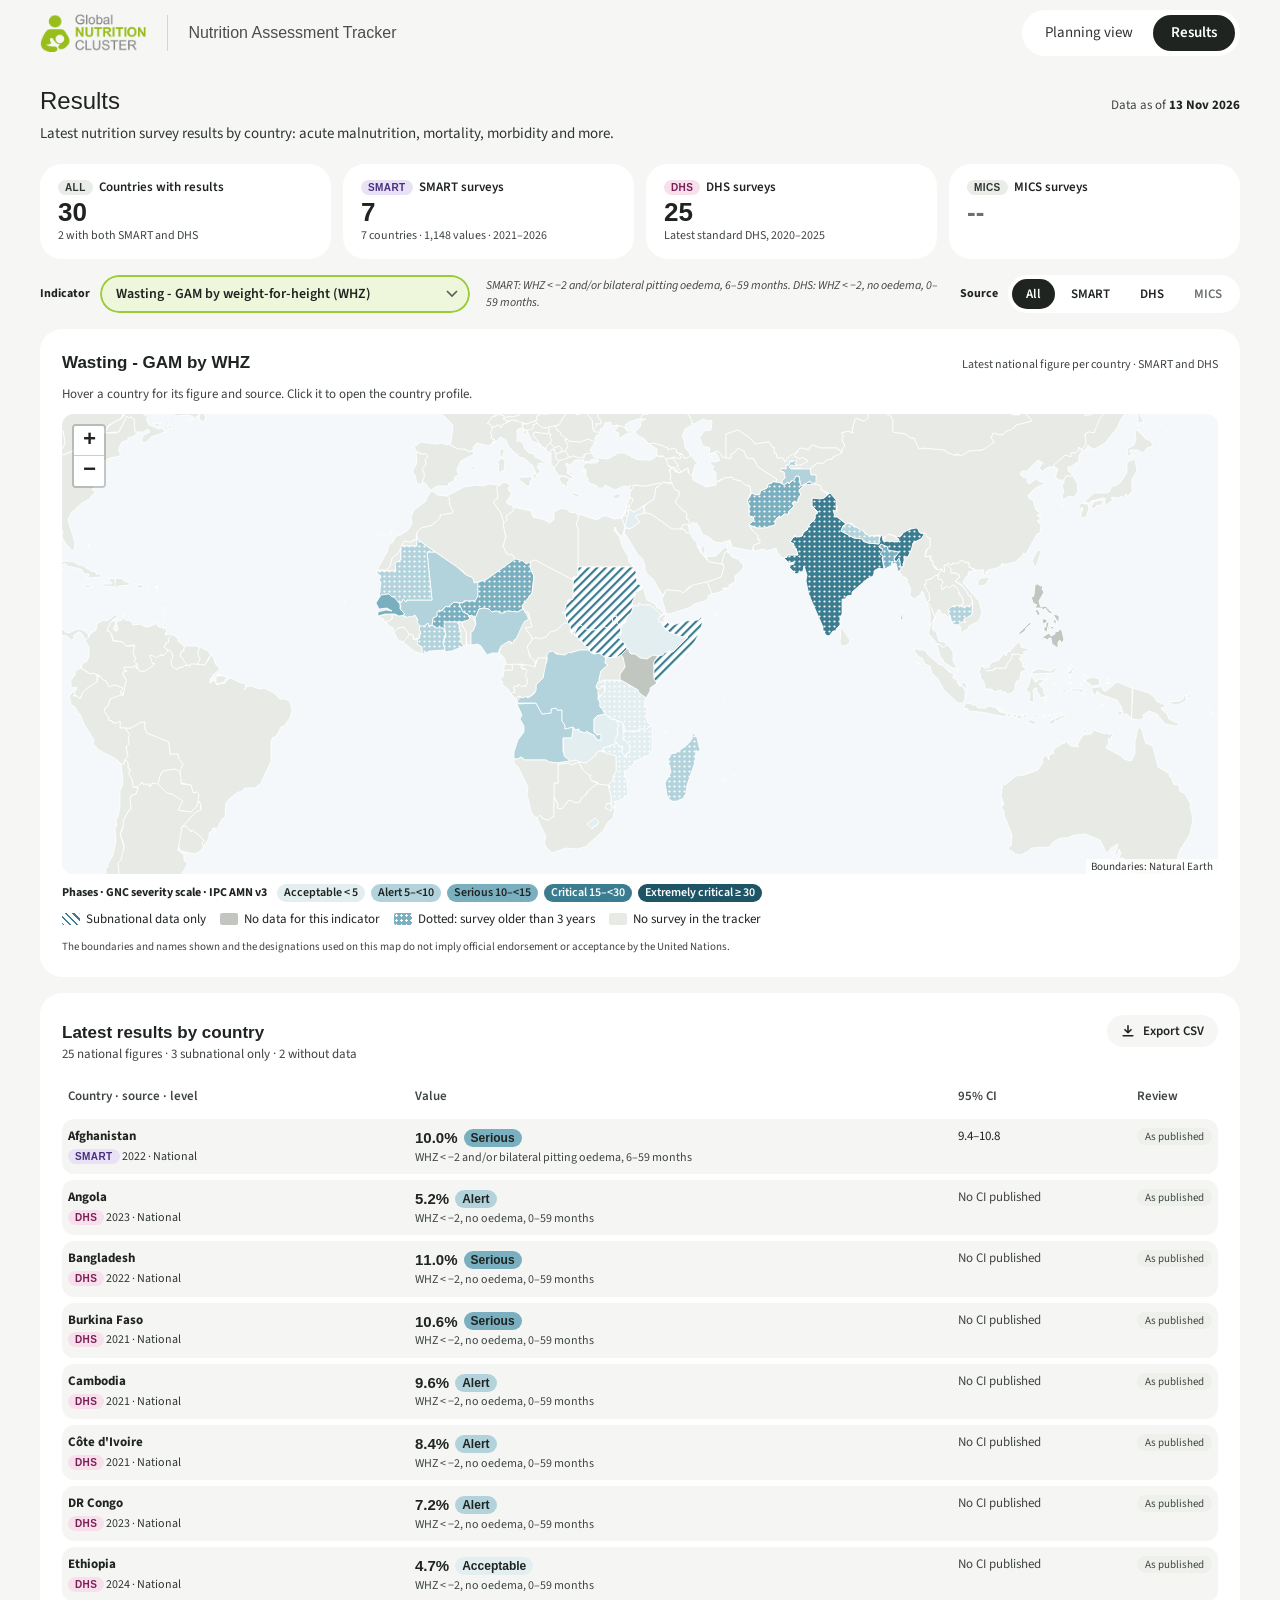
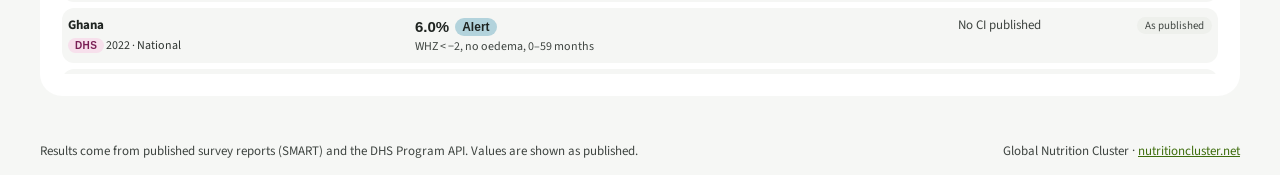
==== commit 2eed17c0: "results: KPI tiles on top as fixed totals, indicator bar right above the map and the list" ====
--- a/results.html
+++ b/results.html
@@ -48,11 +48,11 @@
   </section>
 
   <div class="content wrap" id="content" tabindex="-1">
-    <!-- Indicator selector + Source toggle (CLAUDE.md 11.4.3) -->
+    <!-- KPI tiles (11.4.4): fixed totals, they follow neither the indicator nor the source -->
+    <section class="kpi-band res-kpis" id="kpis" aria-label="Key figures"></section>
+
+    <!-- Indicator selector + Source toggle (CLAUDE.md 11.4.3), right above the map and the list they drive -->
     <section class="res-controls" id="controls" aria-label="Indicator and source"></section>
-
-    <!-- KPI tiles (11.4.4) -->
-    <section class="kpi-band res-kpis" id="kpis" aria-label="Key figures"></section>
 
     <!-- Map and "Latest results by country" side by side (11.4.5 and 11.4.6) -->
     <section class="views">
--- a/assets/css/results.css
+++ b/assets/css/results.css
@@ -120,12 +120,6 @@
 .pf-actions .btn { gap: 6px; }
 .pf-h { margin: 4px 0 0; font-size: 14px; font-weight: 700; }
 
-.pf-banner {
-  display: flex; align-items: flex-start; gap: 8px; margin: 0; padding: 10px 12px;
-  border: 1px solid var(--border); border-radius: var(--radius-input); background: var(--surface-alt); font-size: 13px;
-}
-.pf-banner .ico { flex: none; margin-top: 2px; }
-.pf-info { display: block; }
 
 .pf-cards { display: grid; grid-template-columns: repeat(auto-fill, minmax(min(250px, 100%), 1fr)); gap: 12px; }
 .pf-card {
@@ -227,17 +221,13 @@
 .pf-tile-value .mute { font-family: var(--font-body); font-size: 12px; font-weight: 400; }
 .pf-tile .sub { display: block; font-size: 12px; color: var(--text-muted); }
 
-/* More indicators, notes */
+/* More indicators */
 .pf-more-box { padding: 10px 14px; border: 1px solid var(--border); border-radius: var(--radius-card); }
 .pf-more-box h4 { margin: 12px 0 4px; font-size: 13px; }
 .pf-more { min-width: 0; font-size: 12px; }
 .pf-more th { font-weight: 400; text-align: left; }
 .pf-more th, .pf-more td { padding: 4px 6px; }
 .pf-more td { white-space: nowrap; font-weight: 700; }
-.pf-notes { padding: 12px 16px; border: 1px solid #EFE6C8; border-radius: var(--radius-card); background: #FFFDF5; font-size: 13px; }
-.pf-notes h3 { margin: 0 0 6px; font-size: 14px; }
-.pf-notes ul { margin: 0; padding-left: 18px; display: flex; flex-direction: column; gap: 3px; }
-.pf-notes summary { margin-top: 6px; cursor: pointer; color: var(--link); }
 .pf-plot-toggle { flex-wrap: wrap; max-width: 100%; }
 .pf-plot-toggle button { white-space: nowrap; }
 @media (max-width: 899px) {
--- a/assets/css/soft.css
+++ b/assets/css/soft.css
@@ -131,11 +131,9 @@
 
 /* Country profile: a white block; survey cards, plot, tiles and boxes as grey rounded blocks inside it */
 .res-profile { border-top: 0; }
-.pf-banner { border: 0; border-radius: var(--soft-radius-small); background: var(--soft-row); }
 .pf-card, .pf-plot, .pf-tile, .pf-more-box { border: 0; border-radius: 16px; background: var(--soft-row); }
 .pf-card-empty { border: 0; background: var(--soft-row); }
 .pf-tag { background: #FFFFFF; }
-.pf-notes { border: 0; border-radius: 16px; background: #FBF7E8; }
 .dp-row.is-national { background: #FFFFFF; border-radius: 8px; }
 .is-national .pf-level { background: var(--soft-row); }
 .dp-dot.dp-neutral { background: var(--gnc-green); }   /* indicators without phases: same green as the map */
@@ -163,3 +161,23 @@
 /* Secondary buttons (Copy link, Close): grey pills on the white blocks */
 .btn:not(.btn-primary) { background: var(--soft-page); }
 .btn:not(.btn-primary):hover { background: #E8EBE6; }
+
+/* Country profile: flag before the name; Close turns red on hover (owner's request, 13 Nov 2026) */
+#profile-title { display: flex; align-items: center; gap: 10px; }
+.pf-flag { flex: none; width: 32px; height: 24px; border-radius: 4px; object-fit: cover; box-shadow: 0 0 0 1px rgba(31, 36, 33, 0.08); }
+#profile-close:hover, #profile-close:focus-visible { background: #C62828; color: #FFFFFF; }
+
+/* Results: indicator bar under the KPI tiles, on one line (13 Nov 2026): labels beside their control,
+   definitions cut after two lines (full text on hover), so the map and the list do not move down */
+.res-controls { align-items: center; gap: 10px 20px; }
+.res-indicator { align-items: center; gap: 8px 16px; }
+.res-controls .field { flex-direction: row; align-items: center; gap: 10px; }
+.res-indicator .field { flex: 0 1 430px; }
+.res-indicator .field .sel { flex: 1 1 auto; min-width: 0; }
+.res-definition {
+  margin: 0; display: -webkit-box; -webkit-box-orient: vertical; -webkit-line-clamp: 2; overflow: hidden;
+}
+@media (max-width: 639px) {
+  .res-controls .field { flex-wrap: wrap; }
+  .res-indicator .field { flex-basis: 100%; }
+}
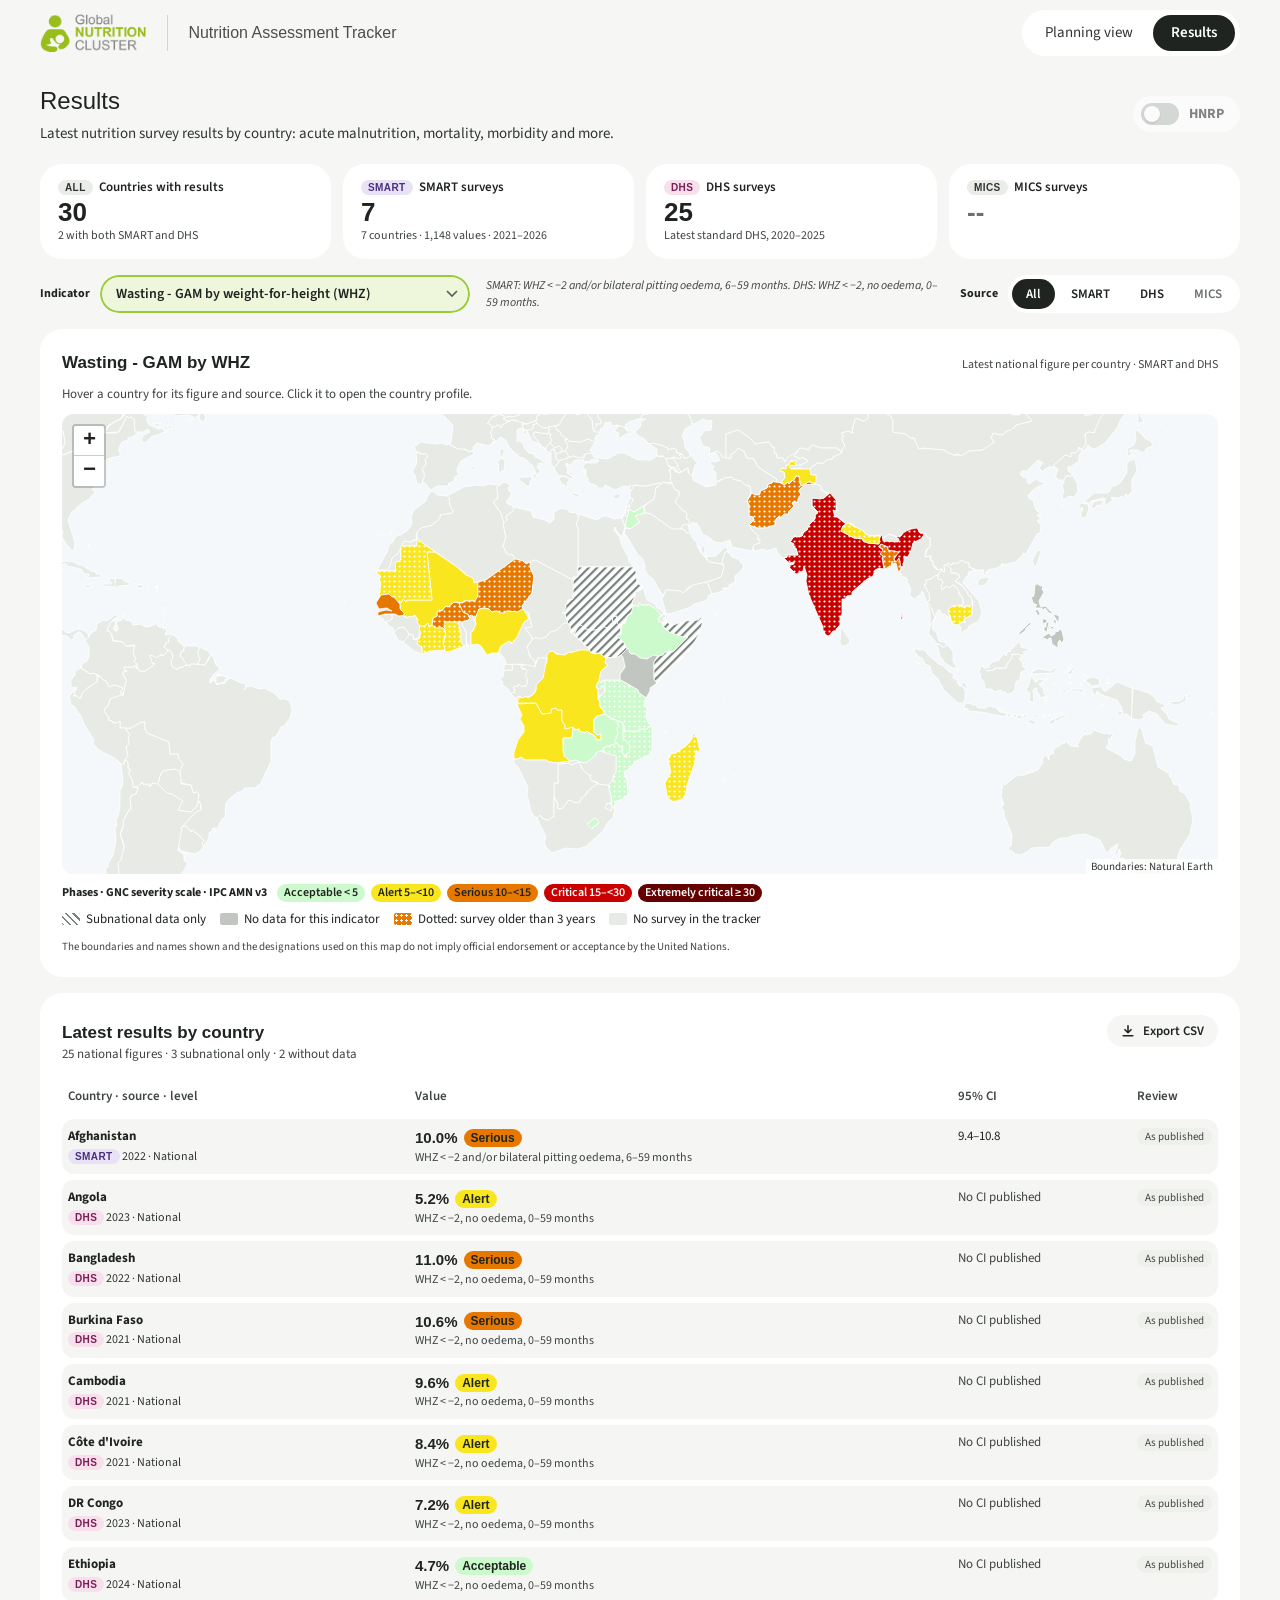
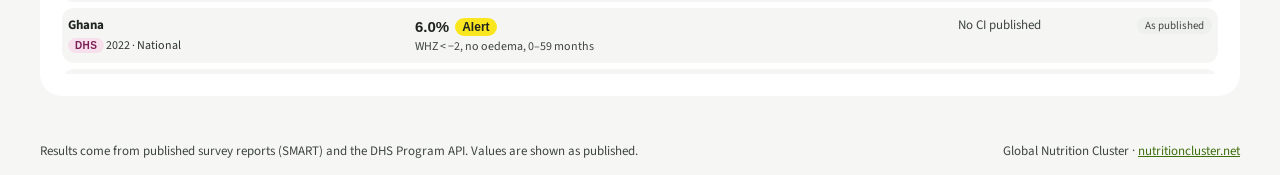
==== commit 6e86ef6e: "results: HNRP switch (current year's HNRP countries from a Google Sheet) instead of 'Data as of'" ====
--- a/results.html
+++ b/results.html
@@ -43,7 +43,11 @@
         <h1>Results</h1>
         <p>Latest nutrition survey results by country: acute malnutrition, mortality, morbidity and more.</p>
       </div>
-      <div class="data-asof">Data as of <strong id="data-date">…</strong></div>
+      <!-- HNRP switch (CLAUDE.md 11.4.2): only the HNRP countries of the current year, on the whole page -->
+      <button type="button" class="hnrp-switch" id="hnrp-switch" role="switch" aria-checked="false" disabled>
+        <span class="switch-track" aria-hidden="true"><span class="switch-thumb"></span></span>
+        <span class="switch-label">HNRP</span>
+      </button>
     </div>
   </section>
 
@@ -58,7 +62,6 @@
     <section class="views">
       <section class="card" id="map-card" aria-labelledby="map-title">
         <div class="card-head"><h2 id="map-title">Map</h2></div>
-        <p class="card-note">The map comes in the next step.</p>
       </section>
       <section class="card" id="rank-card" aria-labelledby="rank-title"></section>
     </section>
--- a/assets/css/tokens.css
+++ b/assets/css/tokens.css
@@ -1,5 +1,5 @@
 /* Design tokens. Brand colours from the GNC brand book 2020 (CLAUDE.md section 7);
-   neutrals, sizes and radii from the Claude Design mockup in design/. */
+   neutrals, sizes and radii from the first Claude Design mockup. */
 :root {
   /* Brand palette */
   --gnc-green: #9CCB38;         /* primary; "Completed, awaiting release" */
@@ -21,12 +21,6 @@
   --status-released: var(--gnc-green-dark);
   --status-not-planned: #A9AFA8;
 
-  /* Freshness scale (map, "Data freshness" mode) */
-  --fresh-1: #4E8F2A;           /* < 1 year */
-  --fresh-2: #8DBE3F;           /* 1–2 years */
-  --fresh-3: #C9DF97;           /* 2–3 years */
-  --fresh-4: #C4C4C4;           /* > 3 years */
-  --fresh-never: #6E6E6E;       /* never (hatched) */
 
   /* Text */
   --text: #1F2421;
--- a/assets/css/main.css
+++ b/assets/css/main.css
@@ -1,5 +1,5 @@
 /* Layout and components of the Planning view.
-   Values follow the Claude Design mockup (design/Desktop – Planning view-html/Main.dc.html).
+   First values came from the Claude Design mockup (removed from the repo in Nov 2026; CLAUDE.md is the reference).
    Colours and fonts come from tokens.css. */
 
 *,
@@ -60,17 +60,6 @@
 .data-asof { font-size: 14px; color: var(--text-muted); text-align: right; white-space: nowrap; }
 .data-asof strong { color: var(--text); }
 
-/* ---------- Filter bar (sticky) ---------- */
-.filter-bar {
-  position: sticky; top: 0; z-index: 20;
-  background: var(--surface);
-  border-top: 1px solid var(--border); border-bottom: 1px solid var(--border);
-}
-.filter-form { padding-top: 12px; padding-bottom: 12px; }
-.filter-fields { display: flex; flex-wrap: wrap; align-items: flex-end; gap: 12px 16px; }
-.filter-form .filter-toggle { display: none; }   /* shown on phones only */
-.filter-count { font-weight: 700; }
-
 .skip-link {
   position: absolute; left: 16px; top: -48px; z-index: 100;
   padding: 10px 14px; border-radius: var(--radius-input);
@@ -83,9 +72,6 @@
   *, *::before, *::after { transition: none !important; animation: none !important; scroll-behavior: auto !important; }
 }
 .field { display: flex; flex-direction: column; gap: 4px; flex: 1 1 160px; min-width: 0; }
-.field.w-140 { flex-basis: 140px; }
-.field.w-170 { flex-basis: 170px; }
-.field.w-180 { flex-basis: 180px; }
 
 .sel {
   appearance: none;
@@ -141,16 +127,6 @@
 .card-head { display: flex; flex-wrap: wrap; justify-content: space-between; align-items: baseline; gap: 8px 12px; }
 .card-head h2 { margin: 0; font-family: var(--font-title); font-size: 20px; font-weight: 700; }
 .card-note { font-size: 14px; color: var(--text-muted); }
-
-.placeholder {
-  display: grid; place-items: center; min-height: 180px; padding: 16px;
-  border: 1px dashed var(--border-input); border-radius: var(--radius-input);
-  background: var(--surface-alt); color: var(--text-muted); font-size: 14px; text-align: center;
-}
-.placeholder.tall { min-height: 420px; }
-
-/* Status icon (circle + glyph), used everywhere so status never relies on colour alone */
-.st-icon { flex: none; display: block; }
 
 /* ---------- Map ---------- */
 .segmented { display: flex; border: 1px solid var(--border-input); border-radius: var(--radius-input); overflow: hidden; }
@@ -175,108 +151,15 @@
 .map-info[hidden] { display: none; }
 .map-tip .tip-list { display: flex; flex-direction: column; gap: 3px; margin-top: 6px; }
 .map-tip .tip-row { display: flex; align-items: flex-start; gap: 6px; }
-.map-tip .tip-row .st-icon { margin-top: 3px; }
-.map-tip .tip-fresh { display: block; margin-top: 2px; }
-.map-tip .tip-more { font-size: 12px; color: var(--text-muted); padding-left: 18px; }
+.map-tip .tip-row 
 .map-tip .tip-hint { display: block; margin-top: 6px; font-size: 12px; color: var(--text-muted); }
 
 .map-legend { display: flex; flex-wrap: wrap; gap: 10px 32px; font-size: 14px; }
 .legend { list-style: none; margin: 0; padding: 0; display: flex; flex-wrap: wrap; gap: 8px 18px; }
 .legend li { display: flex; align-items: center; gap: 6px; }
 .legend .swatch { width: 18px; height: 12px; border-radius: 2px; }
-.legend-block { display: flex; flex-direction: column; gap: 6px; }
-.legend-scale { gap: 0; }
-.legend-scale li { flex-direction: column; align-items: stretch; gap: 4px; min-width: 88px; }
-.legend-scale .bar { height: 12px; }
-.legend-scale .bar-never { background: repeating-linear-gradient(45deg, #6E6E6E 0 2px, #B5B5B5 2px 5px); }
-.legend-note { font-size: 13px; color: var(--text-muted); }
+
 .map-disclaimer { margin: 0; font-size: 12px; color: var(--text-muted); }
-
-/* ---------- Timeline ---------- */
-.tl-scroll { position: relative; overflow-x: auto; }
-.tl { --tl-label: 168px; min-width: 560px; position: relative; }
-.tl-head { display: grid; grid-template-columns: var(--tl-label) 1fr; border-bottom: 1px solid var(--border); }
-.tl-label-col { padding: 0 0 6px; align-self: end; }
-.tl-months { display: grid; grid-template-columns: repeat(18, minmax(0, 1fr)); }
-.tl-month { font-size: 12px; color: var(--text-muted); text-align: center; padding-bottom: 6px; line-height: 1.25; }
-.tl-jan { border-left: 1px solid #8F958F; }
-.tl-year { display: block; font-weight: 700; color: var(--text); min-height: 15px; }
-.tl-body { position: relative; }
-.tl-grid {
-  position: absolute; left: var(--tl-label); right: 0; top: 0; bottom: 0;
-  background-image: linear-gradient(to right, #EEF0EC 1px, transparent 1px);
-  background-size: calc(100% / 18) 100%;
-}
-.tl-today { position: absolute; top: -4px; bottom: 0; border-left: 2px dashed var(--text); z-index: 3; pointer-events: none; }
-.tl-group { position: relative; border-bottom: 1px solid var(--border-row); padding-bottom: 6px; }
-.tl-country { padding: 8px 0 2px; font-size: 14px; font-weight: 700; color: var(--text); }
-.tl-row { display: grid; grid-template-columns: var(--tl-label) 1fr; align-items: center; min-height: 26px; }
-.tl-name {
-  all: unset; cursor: pointer; display: flex; align-items: center; gap: 6px; min-width: 0;
-  padding-left: 4px; font-size: 13px; color: var(--text-secondary); white-space: nowrap;
-}
-.tl-name span { overflow: hidden; text-overflow: ellipsis; text-decoration: underline; text-decoration-color: var(--border-input); text-underline-offset: 2px; }
-.tl-name:focus-visible, .tl-more:focus-visible { outline: 3px solid var(--focus); outline-offset: 2px; }
-.tl-track { position: relative; height: 26px; }
-.tl-bar { position: absolute; top: 6px; height: 14px; border: 0; border-radius: 2px; padding: 0; cursor: pointer; z-index: 2; }
-.tl-bar.cut-left { border-radius: 0 2px 2px 0; }
-.tl-bar.cut-right { border-radius: 2px 0 0 2px; }
-.tl-bar.cut-left.cut-right { border-radius: 0; }
-.tl-bar:hover { filter: brightness(0.92); }
-.tl-planned, .swatch-planned { background: var(--status-planned); }
-.tl-ongoing, .swatch-ongoing { background: var(--status-ongoing); }
-.tl-completed, .swatch-completed { background: var(--status-completed); }
-.tl-released, .swatch-released { background: var(--status-released); }
-.tl-legend { font-size: 13px; color: var(--text-secondary); }
-.tl-legend .swatch { width: 20px; height: 10px; }
-.tl-more {
-  all: unset; cursor: pointer; display: inline-block; margin: 2px 0 2px 22px; min-height: 24px;
-  font-size: 13px; font-weight: 600; color: var(--link); text-decoration: underline; text-underline-offset: 2px;
-}
-.tl-footnote { margin: 0; font-size: 13px; }
-.tl-empty { margin: 0; padding: 24px 0; text-align: center; color: var(--text-muted); font-size: 14px; }
-
-/* Phone version of the timeline: list grouped by month */
-.tl-mobile { display: none; }
-.tl-m-month { margin: 12px 0 4px; font-family: var(--font-title); font-size: 15px; }
-.tl-m-month:first-child { margin-top: 0; }
-.tl-m-list { list-style: none; margin: 0; padding: 0; }
-.tl-m-item {
-  all: unset; cursor: pointer; box-sizing: border-box; width: 100%;
-  display: flex; gap: 8px; align-items: flex-start; padding: 8px 0; border-bottom: 1px solid var(--border-row);
-  font-size: 14px; line-height: 1.4;
-}
-.tl-m-item .st-icon { margin-top: 3px; }
-.tl-m-item .mute { display: block; font-size: 13px; }
-.tl-m-item:focus-visible { outline: 3px solid var(--focus); outline-offset: 2px; }
-
-/* ---------- Coverage matrix ---------- */
-.mx-scroll { position: relative; overflow-x: auto; }
-.mx { width: 100%; min-width: 680px; border-collapse: collapse; font-size: 14px; }
-.mx th, .mx td { border-bottom: 1px solid var(--border-row); padding: 6px 8px; text-align: left; }
-.mx thead th { font-weight: 600; color: var(--text-secondary); background: var(--surface-alt); }
-.mx .mx-country { position: sticky; left: 0; z-index: 1; width: 260px; background: var(--surface); font-weight: 600; color: var(--text); }
-.mx thead .mx-country { background: var(--surface-alt); }
-.mx-region { font-weight: 400; color: var(--text-muted); font-size: 13px; }
-.mx-cell {
-  all: unset; cursor: pointer; box-sizing: border-box;
-  display: inline-flex; align-items: center; gap: 6px; height: 30px; padding: 0 10px; border-radius: 3px;
-  font-weight: 600; font-size: 14px; color: var(--text-strong);
-}
-.mx-cell:hover { filter: brightness(0.94); }
-.mx-cell:focus-visible { outline: 3px solid var(--focus); outline-offset: 2px; }
-.mx-planned { background: var(--status-planned); }
-.mx-ongoing { background: var(--status-ongoing); }
-.mx-completed { background: var(--status-completed); }
-.mx-released { background: var(--status-released); }
-.mx-not_planned { background: var(--status-not-planned); }
-.mx-icon { display: flex; }
-.mx-icon circle { fill: #FFFFFF; fill-opacity: 0.9; }      /* white disc on the coloured cell, as in the mockup */
-.mx-icon path { stroke: var(--text-strong); }
-.mx-extra { font-weight: 400; font-size: 12px; }
-.mx-faded { opacity: 0.28; }
-.mx td.empty { padding: 24px 8px; text-align: center; color: var(--text-muted); }
-.mx-note { margin: 0; font-size: 13px; }
 
 /* ---------- Survey list ---------- */
 .table-scroll { position: relative; overflow-x: auto; max-width: 100%; }  /* relative: keeps hidden labels inside the scroll area */
@@ -295,85 +178,17 @@
 .tbl td { padding: 9px 12px; border-bottom: 1px solid var(--border-row); vertical-align: top; color: var(--text); }
 .tbl tbody tr:hover td { background: var(--surface-hover); }
 .tbl td.empty { padding: 24px 12px; text-align: center; color: var(--text-muted); }
-.nowrap { white-space: nowrap; }
+
 .strong { font-weight: 600; }
-.status-cell { display: flex; align-items: center; gap: 6px; white-space: nowrap; }
-
-.rowbtn {
-  all: unset; cursor: pointer; color: var(--link); font-weight: 600;
-  text-decoration: underline; text-underline-offset: 2px;
-}
-.rowbtn:hover { color: var(--link-hover); }
-.rowbtn:focus-visible { outline: 3px solid var(--focus); outline-offset: 2px; }
 
 .fund {
   display: inline-block; font-size: 12px; font-weight: 600; color: var(--text-secondary);
   border: 1px solid var(--border-badge); border-radius: 10px; padding: 1px 8px; white-space: nowrap;
 }
 
-.pager { display: flex; justify-content: space-between; align-items: center; flex-wrap: wrap; gap: 8px; font-size: 14px; color: var(--text-muted); }
-.pager-buttons { display: flex; gap: 8px; }
 .btn-small { height: 36px; padding: 0 14px; font-size: 14px; }
 .btn:disabled { opacity: 0.45; cursor: default; }
 .btn-primary:disabled:hover { background: var(--gnc-green); }
-
-/* ---------- Detail panel (side panel on desktop) ---------- */
-body.panel-open { overflow: hidden; }
-.panel-backdrop { position: fixed; inset: 0; z-index: 40; background: rgba(31, 36, 33, 0.32); }
-.panel {
-  position: fixed; top: 0; right: 0; bottom: 0; z-index: 41;
-  width: min(440px, 100%);
-  background: var(--surface); border-left: 1px solid var(--border);
-  display: flex; flex-direction: column; overflow-y: auto;   /* desktop: the whole panel scrolls, actions follow the fields */
-}
-.panel[hidden], .panel-backdrop[hidden] { display: none; }
-.panel-handle { display: none; }
-.panel-head {
-  border-top: 4px solid var(--gnc-green);
-  padding: 20px 24px 16px; border-bottom: 1px solid var(--border);
-  display: flex; justify-content: space-between; align-items: flex-start; gap: 12px;
-}
-.panel-heading { display: flex; flex-direction: column; gap: 6px; }
-.panel-heading h2 { margin: 0; font-family: var(--font-title); font-size: 22px; font-weight: 700; }
-.panel-status { display: flex; align-items: center; flex-wrap: wrap; gap: 8px; font-size: 15px; font-weight: 600; }
-.btn-icon {
-  flex: none; width: 40px; height: 40px; display: flex; align-items: center; justify-content: center;
-  border: 1px solid var(--border-input); border-radius: var(--radius-input); background: var(--surface);
-  color: var(--text); cursor: pointer;
-}
-.btn-icon:hover { background: var(--surface-hover); }
-.panel-body { padding: 8px 24px 16px; }
-.panel-fields { margin: 0; display: grid; grid-template-columns: 132px 1fr; font-size: 15px; }
-.panel-fields dt { padding: 10px 0; border-bottom: 1px solid var(--border-row); color: var(--text-muted); font-size: 14px; }
-.panel-fields dd { margin: 0; padding: 10px 0 10px 8px; border-bottom: 1px solid var(--border-row); overflow-wrap: anywhere; }
-.panel-gaps {
-  margin-top: 16px; padding: 12px 14px; display: flex; gap: 8px;
-  border: 1px solid var(--border); border-radius: var(--radius-input);
-  background: var(--surface-alt); font-size: 14px; color: var(--text-secondary);
-}
-.panel-gaps .notice-icon { display: none; flex: none; margin-top: 2px; }
-.panel-foot { padding: 0 24px 24px; display: flex; gap: 10px; flex-wrap: wrap; }
-.btn-large { height: 44px; padding: 0 18px; font-size: 16px; }
-.panel-back {
-  all: unset; cursor: pointer; align-self: flex-start; margin-bottom: 4px;
-  font-size: 14px; font-weight: 600; color: var(--link); text-decoration: underline; text-underline-offset: 2px;
-}
-.panel-back:focus-visible { outline: 3px solid var(--focus); outline-offset: 2px; }
-.panel-list { list-style: none; margin: 0; padding: 0; }
-.panel-item {
-  all: unset; cursor: pointer; box-sizing: border-box; width: 100%;
-  display: flex; gap: 10px; align-items: flex-start; padding: 10px 0; border-bottom: 1px solid var(--border-row);
-  font-size: 15px; line-height: 1.4;
-}
-.panel-item:hover strong { text-decoration: underline; }
-.panel-item .st-icon { margin-top: 3px; }
-.panel-item .mute { display: block; font-size: 13px; }
-.panel-item:focus-visible { outline: 3px solid var(--focus); outline-offset: 2px; }
-.no-report {
-  display: flex; align-items: center; height: 44px; padding: 0 16px;
-  border: 1px dashed var(--border-badge); border-radius: var(--radius-input);
-  color: var(--text-muted); font-size: 14px;
-}
 
 /* ---------- Footer ---------- */
 .site-footer { border-top: 1px solid var(--border); background: var(--surface-alt); }
@@ -391,44 +206,18 @@
   .page-title h1 { font-size: 26px; }
   .page-title p { font-size: 16px; }
   .data-asof { text-align: left; }
-  /* Phone: a compact sticky bar with a "Filters" button that unfolds the dropdowns */
-  .filter-form .filter-toggle { display: inline-flex; width: 100%; justify-content: center; }
-  .filter-fields { display: none; margin-top: 12px; }
-  .filter-form.is-open .filter-fields { display: flex; }
-  .filter-form.is-open { max-height: calc(100vh - 16px); overflow-y: auto; }
+
   .field { flex: 1 1 calc(50% - 8px); }
-  .filter-fields .btn { flex: 1 1 100%; justify-content: center; }
+
   .kpi-band { grid-template-columns: repeat(2, minmax(0, 1fr)); gap: 12px; }
   .kpi { padding: 10px 12px; }
   .kpi-value { font-size: 28px; }
   .map { height: 380px; }
-  .mx .mx-country { width: 150px; }
-  .tl-scroll { display: none; }
-  .tl-mobile { display: block; }
-
-  /* Detail panel becomes a bottom sheet (design/Mobile – Survey detail sheet-html) */
-  .panel-backdrop { background: rgba(31, 36, 33, 0.45); }
-  .panel {
-    top: auto; left: 0; width: 100%; height: min(86vh, 724px);
-    border-left: 0; border-radius: 12px 12px 0 0;
-  }
-  .panel-handle { display: block; width: 40px; height: 4px; margin: 8px auto 0; border-radius: 2px; background: var(--border-input); }
-  .panel-head { border-top: 0; padding: 10px 16px 14px; }
-  .panel-heading h2 { font-size: 21px; }
-  .btn-icon { width: 44px; height: 44px; }
-  .panel { overflow: hidden; }
-  .panel-body { flex: 1; overflow-y: auto; padding: 4px 16px 16px; }   /* phone: fields scroll, button stays at the bottom */
-  .panel-fields { grid-template-columns: 128px 1fr; }
-  .panel-gaps { margin-top: 14px; border-color: #E4B98A; background: #FDF6EE; color: #5A3410; }
-  .panel-gaps .notice-icon { display: block; }
-  .panel-foot { padding: 12px 16px 20px; border-top: 1px solid var(--border); }
-  .panel-foot > * { flex: 1; justify-content: center; height: 48px; }
 }
 
 /* ======================================================================
-   Compact layout (test branch "compact-layout", Nov 2026)
-   Smaller type and tighter spacing everywhere; map and survey list side by side.
-   These rules come last so they override the sizes above; delete this block to go back.
+   Compact layout (Nov 2026): smaller type and tighter spacing everywhere; map and survey list side by side.
+   These rules come after the base sizes above and override them.
    ====================================================================== */
 body { font-size: 14px; }
 
@@ -468,7 +257,7 @@
 .map { height: 460px; }
 .map-legend { font-size: 13px; gap: 8px 24px; }
 .legend { gap: 6px 14px; }
-.legend-note { font-size: 12px; }
+
 .map-disclaimer { font-size: 11px; }
 
 .tbl { min-width: 720px; font-size: 13px; }
@@ -476,7 +265,6 @@
 .tbl th .th { padding: 7px 8px; }
 .tbl td { padding: 6px 8px; }
 .fund { font-size: 11px; padding: 0 6px; }
-.pager { font-size: 13px; }
 
 .site-footer .wrap { padding-top: 14px; padding-bottom: 14px; font-size: 13px; }
 
@@ -486,12 +274,9 @@
   .map { height: 340px; }
 }
 
-/* Countries are not clickable any more: no hand cursor on the map */
-.map path.leaflet-interactive { cursor: default; }
-
-/* Survey list next to the map (compact-layout branch, Nov 2026):
+/* Survey list next to the map (Nov 2026):
    the list card takes the map card's height and scrolls vertically; columns wrap instead of scrolling sideways. */
-.status-cell { white-space: normal; }
+
 .tbl td .sub { display: block; font-size: 12px; color: var(--text-muted); }
 .tbl { min-width: 0; table-layout: auto; }
 .tbl th { white-space: normal; position: sticky; top: 0; z-index: 1; }   /* header stays visible while scrolling */
@@ -513,8 +298,6 @@
 }
 #list-card .tbl th button, #list-card .tbl th .th { padding: 7px 6px; }
 #list-card .tbl td { padding: 6px; }
-#list-card .status-cell { align-items: flex-start; }
-#list-card .status-cell .st-icon { margin-top: 2px; }
 
 /* ---- Planning view, Nov 2026: status labels, one-colour map, country rows ---------------------------- */
 
--- a/assets/css/results.css
+++ b/assets/css/results.css
@@ -1,6 +1,6 @@
 /* Results page (results.html, CLAUDE.md section 11).
    Loaded after main.css: it reuses the header, cards, KPI tiles and compact sizes of the Planning view,
-   and only adds what is new. Values follow the Results mockup in design/results/. */
+   and only adds what is new. The soft look (soft.css) is loaded after it. */
 
 /* ---------- Indicator selector + Source toggle ---------- */
 .res-controls {
@@ -26,7 +26,7 @@
 .res-kpi { cursor: default; }
 .res-kpi:hover { background: var(--surface); }
 .res-kpi .kpi-label { gap: 6px; color: var(--text); }
-.res-kpi.is-off, .res-kpi.is-off:hover { background: var(--surface-alt); border-style: dashed; }   /* other source selected (no opacity: text keeps its contrast) */
+   /* other source selected (no opacity: text keeps its contrast) */
 .res-kpi.is-soon .kpi-value { color: var(--text-faint); }
 
 /* ---------- Country profile (filled in step 5) ---------- */
@@ -67,7 +67,7 @@
 .res-tip .tip-value { font-family: var(--font-title); font-size: 18px; font-weight: 700; display: flex; align-items: center; gap: 6px; flex-wrap: wrap; }
 .res-tip .tip-value .mute { font-family: var(--font-body); font-size: 12px; font-weight: 400; }
 .res-tip .tip-line { display: block; font-size: 12px; }
-.res-tip .tip-old { color: var(--text-secondary); font-style: italic; }
+
 .res-tip .tip-also { display: block; margin-top: 4px; padding-top: 4px; border-top: 1px solid var(--border-row); font-size: 12px; color: var(--text-secondary); }
 .res-tip .tip-action { display: block; margin-top: 2px; font-size: 12px; font-weight: 700; color: var(--link); }
 .res-tip .src { vertical-align: 1px; }
@@ -119,7 +119,6 @@
 .pf-actions { display: flex; gap: 8px; }
 .pf-actions .btn { gap: 6px; }
 .pf-h { margin: 4px 0 0; font-size: 14px; font-weight: 700; }
-
 
 .pf-cards { display: grid; grid-template-columns: repeat(auto-fill, minmax(min(250px, 100%), 1fr)); gap: 12px; }
 .pf-card {
--- a/assets/css/soft.css
+++ b/assets/css/soft.css
@@ -106,7 +106,6 @@
 
 /* KPI tiles (read-only here); the tile of the source not shown is greyed, no dashed border */
 .res-kpi:hover { background: #FFFFFF; }
-.res-kpi.is-off, .res-kpi.is-off:hover { background: #EEF0EC; border: 0; }
 
 /* Badges: borderless pills. One colour per source (owner's choice, 13 Nov 2026), away from the status,
    IPC and blue phase colours: SMART violet, DHS raspberry (MICS later); "ALL" stays grey.
@@ -128,7 +127,6 @@
 /* "Latest results by country": rows as grey rounded bars (shared .tbl rules above); group heading plain */
 .rank-tbl .rank-group th { background: none; padding-top: 12px; }
 
-
 /* Country profile: a white block; survey cards, plot, tiles and boxes as grey rounded blocks inside it */
 .res-profile { border-top: 0; }
 .pf-card, .pf-plot, .pf-tile, .pf-more-box { border: 0; border-radius: 16px; background: var(--soft-row); }
@@ -181,3 +179,30 @@
   .res-controls .field { flex-wrap: wrap; }
   .res-indicator .field { flex-basis: 100%; }
 }
+
+/* Focus: no blue ring on the soft look (owner's request, 13 Nov 2026). Keyboard users still see where they
+   are: a dark GNC green ring everywhere, and on the indicator selector its own green outline gets thicker. */
+:root { --focus: #4E8A2A; }   /* dark GNC green, 4.4:1 on white */
+#indicator-select.sel:focus, #indicator-select.sel:focus-visible {
+  outline: none; box-shadow: inset 0 0 0 3px #4E8A2A;
+}
+
+/* Results: HNRP switch on the title line (owner's decision, 18 Nov 2026; replaces "Data as of") */
+.hnrp-switch {
+  display: inline-flex; align-items: center; gap: 10px; align-self: center;
+  padding: 7px 16px 7px 8px; border: 0; border-radius: 999px; background: #FFFFFF;
+  font: inherit; font-size: 14px; font-weight: 700; color: var(--text); cursor: pointer;
+}
+.hnrp-switch:hover:not(:disabled) { background: #EEF0EC; }
+.hnrp-switch:disabled { cursor: not-allowed; opacity: 0.55; }
+.switch-track {
+  position: relative; flex: none; width: 38px; height: 22px; border-radius: 999px;
+  background: #B9BFB8; transition: background .15s;
+}
+.switch-thumb {
+  position: absolute; top: 3px; left: 3px; width: 16px; height: 16px; border-radius: 50%;
+  background: #FFFFFF; box-shadow: 0 1px 2px rgba(0, 0, 0, 0.25); transition: transform .15s;
+}
+.hnrp-switch[aria-checked="true"] .switch-track { background: #4E8A2A; }
+.hnrp-switch[aria-checked="true"] .switch-thumb { transform: translateX(16px); }
+.legend .swatch-outside { box-shadow: inset 0 0 0 1px #DADDD8; }
